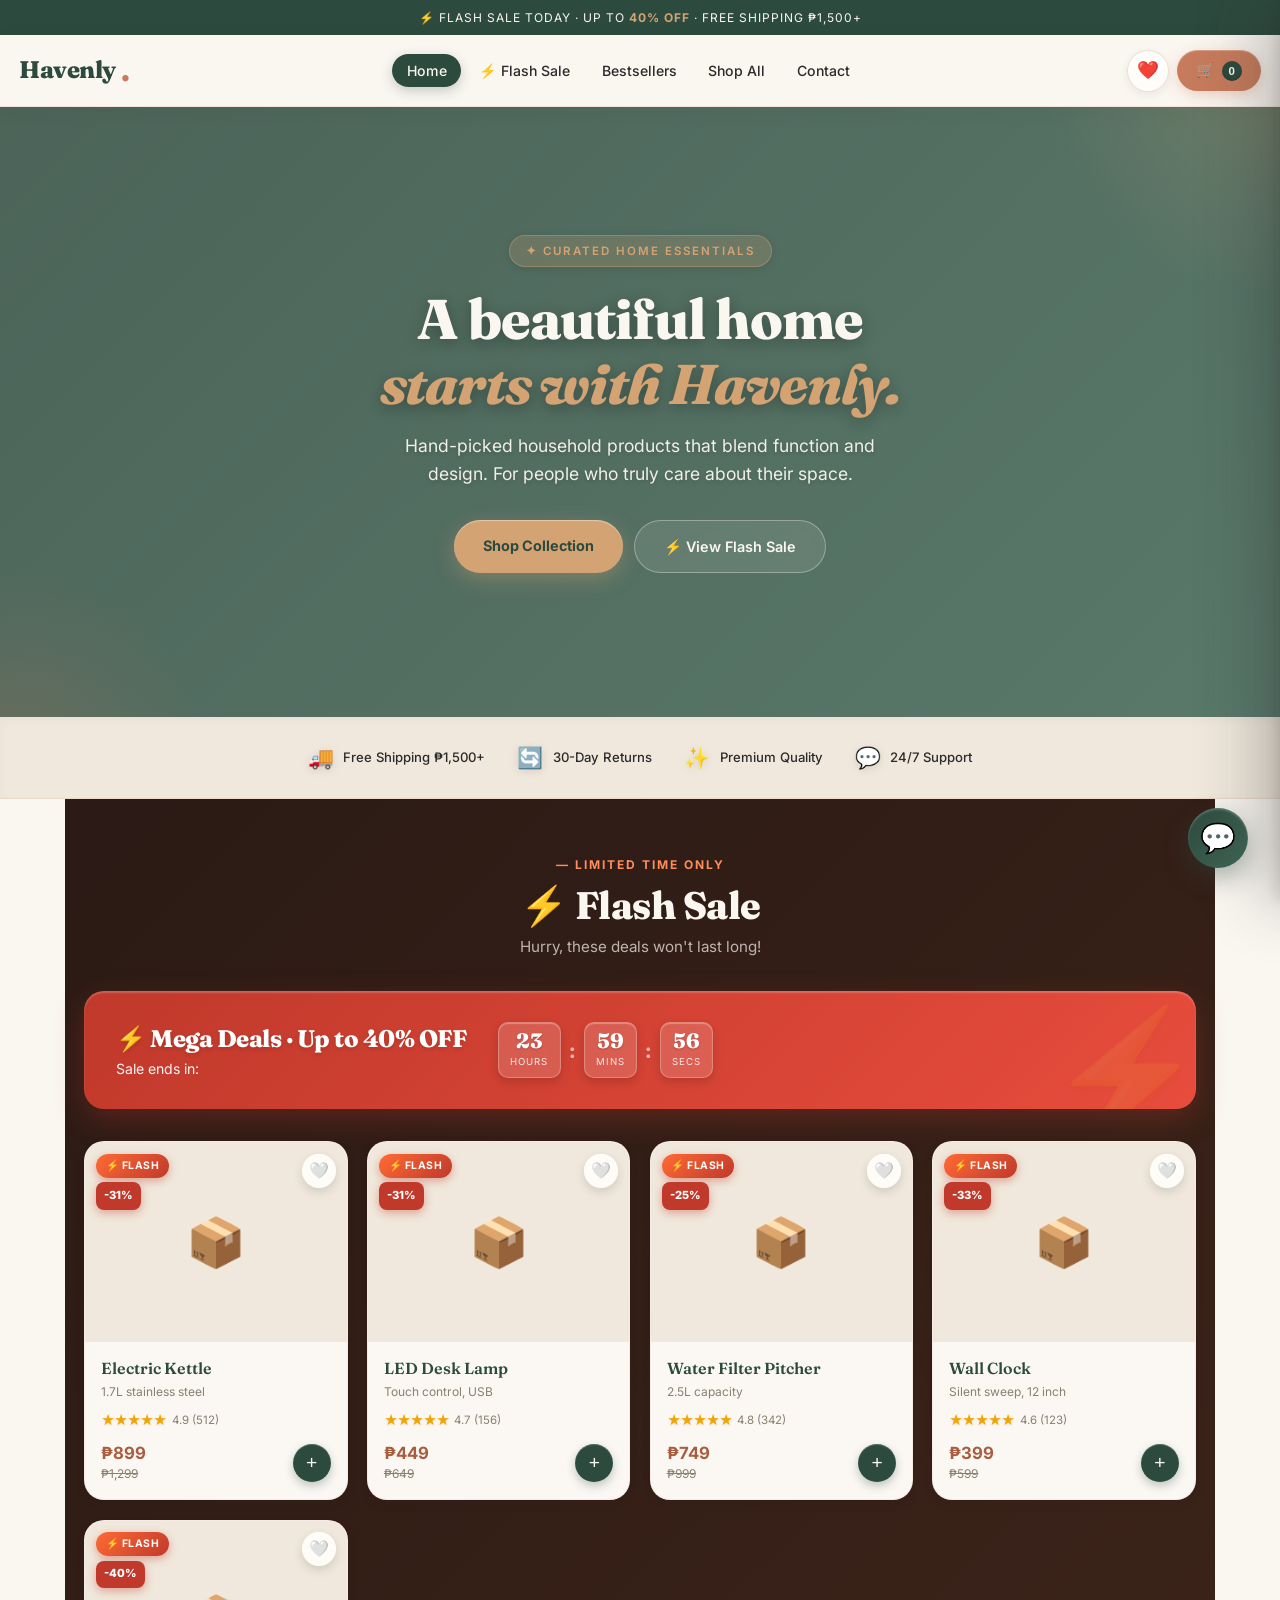
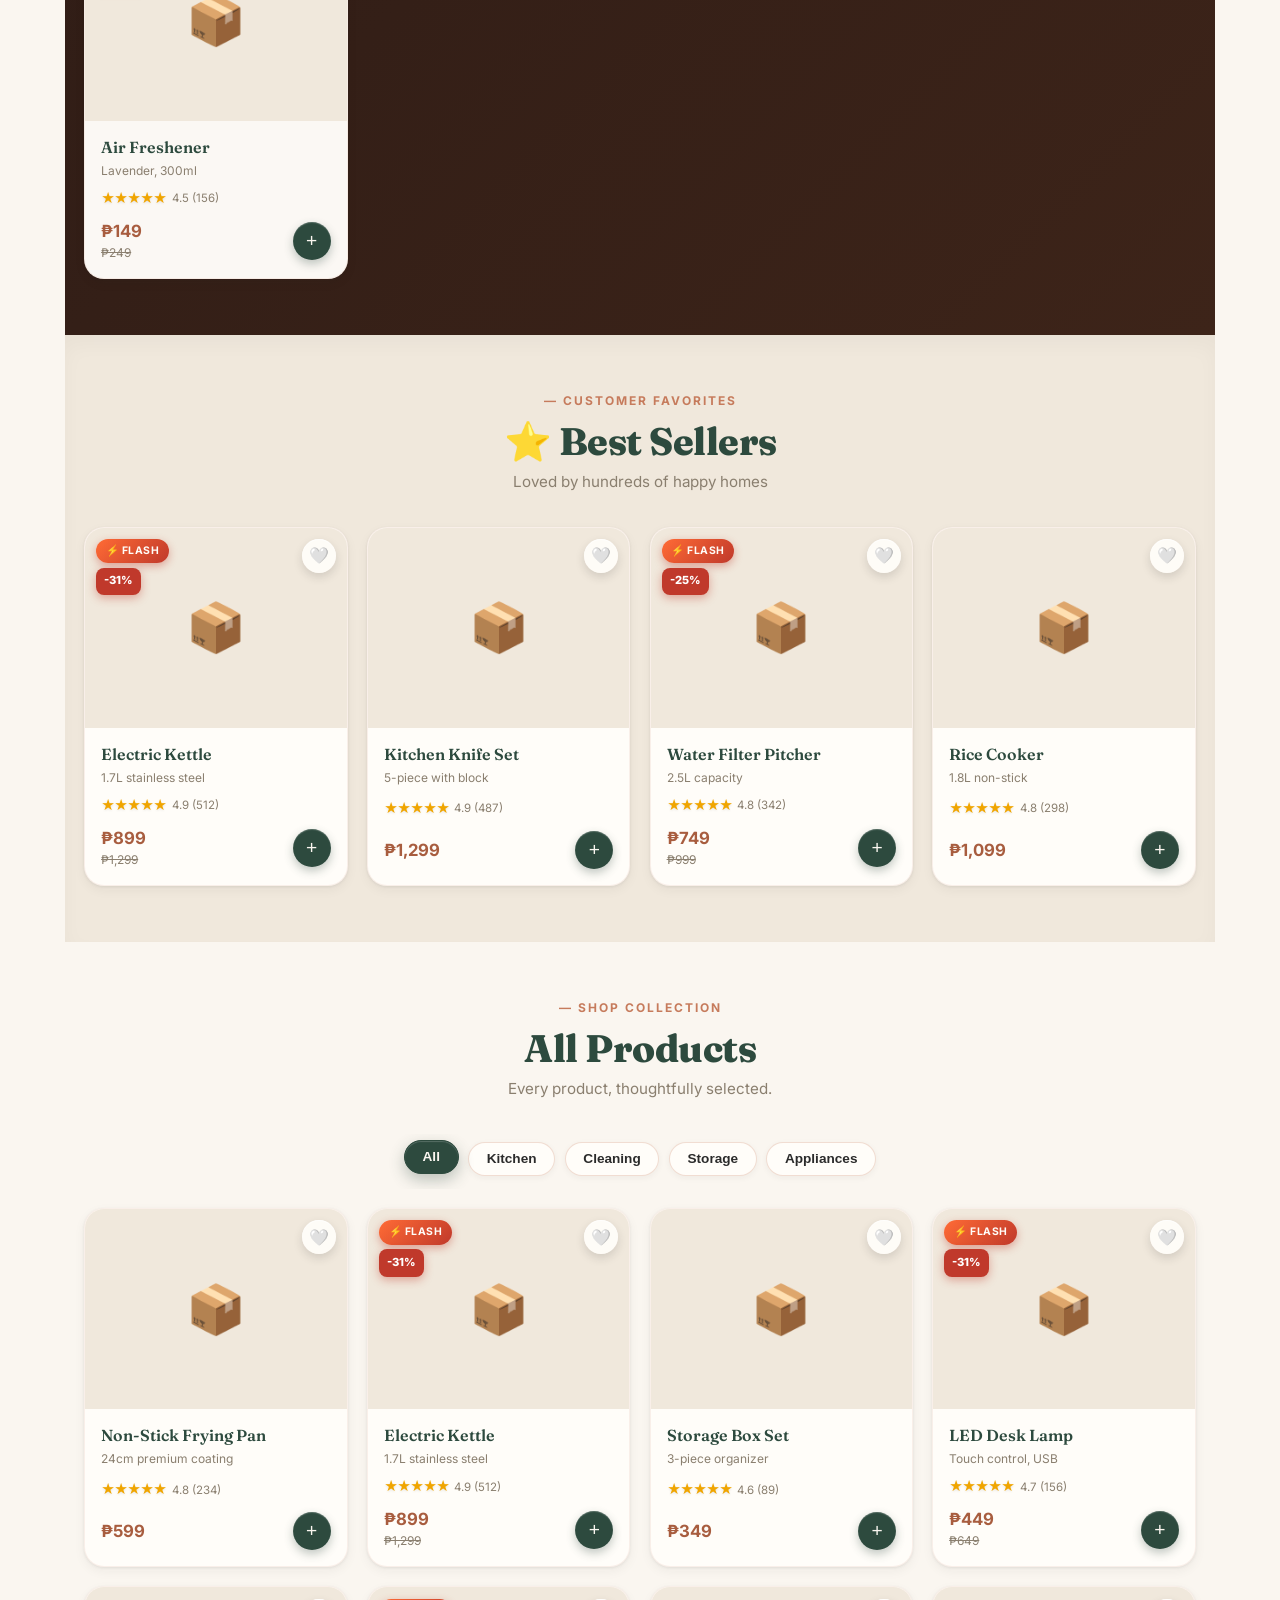
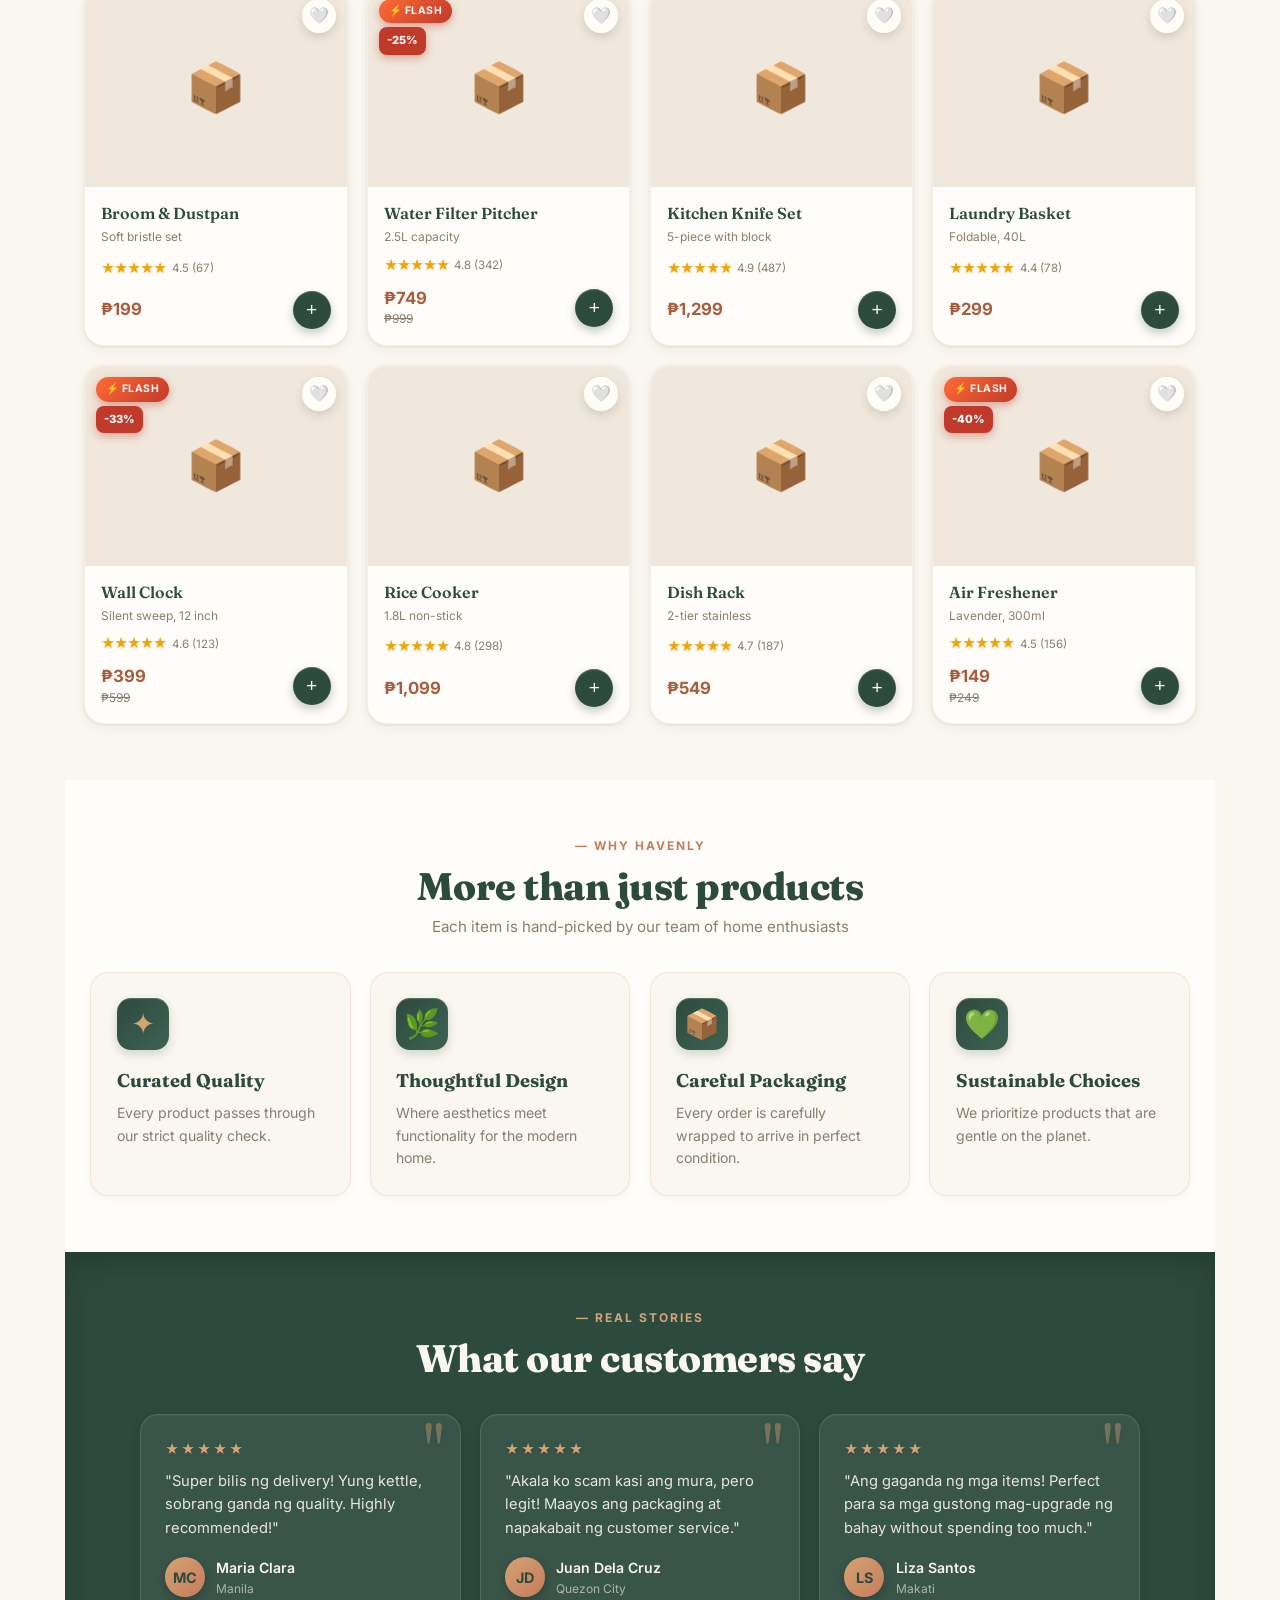
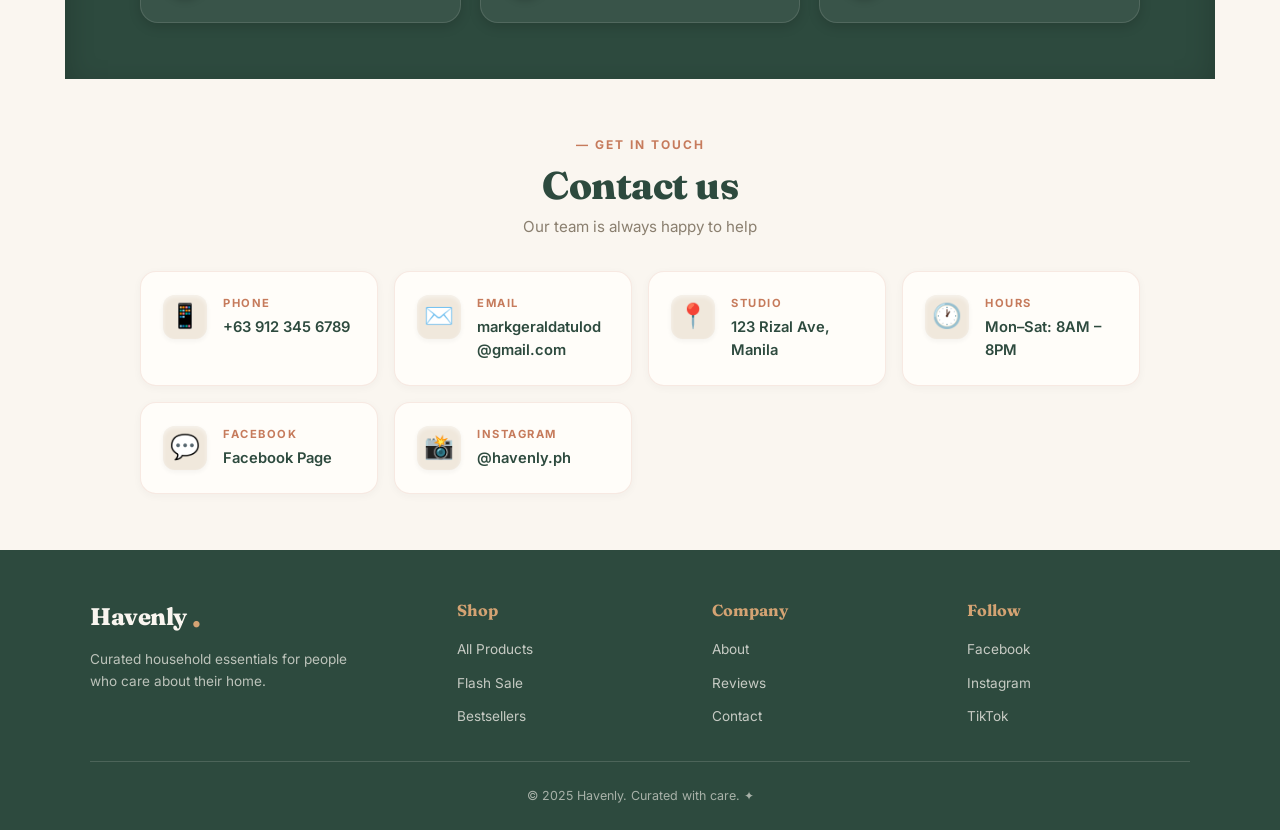
==== index.html @ cde4c708 "Create index.html" ====
<!DOCTYPE html>
<html lang="en">
<head>
<meta charset="UTF-8">
<meta name="viewport" content="width=device-width, initial-scale=1.0">
<title>Havenly — Curated Home Essentials</title>
<style>
  @import url('https://fonts.googleapis.com/css2?family=Fraunces:opsz,wght@9..144,400;9..144,600;9..144,800&family=Inter:wght@400;500;600;700&display=swap');

  * { margin: 0; padding: 0; box-sizing: border-box; }

  :root {
    --cream: #faf6f0; --sand: #f0e8dc; --clay: #c67b5c; --clay-dark: #a85d3f;
    --forest: #2d4a3e; --forest-light: #3d6353; --charcoal: #2b2b2b; --muted: #8a7f6f;
    --gold: #d4a373; --white: #fffdf9; --red: #c0392b; --star: #f0a500;
    --chat-bg: #f8f9fa; --grey-border: #e2e8f0;
  }

  body {
    font-family: 'Inter', sans-serif; line-height: 1.6; color: var(--charcoal);
    background: var(--cream); scroll-behavior: smooth; scroll-padding-top: 90px; overflow-x: hidden;
  }

  h1, h2, h3, .serif { font-family: 'Fraunces', Georgia, serif; }

  /* ===== TOP BAR ===== */
  .topbar { background: var(--forest); color: var(--cream); text-align: center; padding: 0.5rem 1rem; font-size: 0.75rem; letter-spacing: 1px; text-transform: uppercase; }
  .topbar strong { color: var(--gold); }

  /* ===== NAVIGATOR ===== */
  nav {
    background: rgba(250, 246, 240, 0.92); backdrop-filter: blur(12px); -webkit-backdrop-filter: blur(12px);
    padding: 0.9rem 1.2rem; display: flex; justify-content: space-between; align-items: center;
    position: sticky; top: 0; z-index: 100; border-bottom: 1px solid rgba(198, 123, 92, 0.15);
    box-shadow: 0 4px 20px rgba(43,43,43,0.05);
  }
  .logo { font-family: 'Fraunces', serif; font-size: 1.5rem; font-weight: 800; color: var(--forest); text-decoration: none; letter-spacing: -0.5px; display: flex; align-items: center; gap: 0.35rem; }
  .logo-dot { color: var(--clay); font-size: 1.8rem; line-height: 0; }

  .nav-links { display: flex; gap: 0.2rem; list-style: none; align-items: center; }
  .nav-links a { color: var(--charcoal); text-decoration: none; font-size: 0.88rem; font-weight: 500; padding: 0.5rem 0.9rem; border-radius: 100px; transition: all 0.25s; }
  .nav-links a:hover { background: var(--sand); color: var(--clay-dark); }
  .nav-links a.active { background: var(--forest); color: var(--cream); box-shadow: 0 4px 12px rgba(45,74,62,0.25); }

  .nav-right { display: flex; align-items: center; gap: 0.5rem; }

  .icon-btn {
    background: var(--white); border: 1.5px solid rgba(198,123,92,0.25); color: var(--forest);
    width: 42px; height: 42px; border-radius: 50%; cursor: pointer;
    display: flex; align-items: center; justify-content: center; font-size: 1.1rem;
    transition: all 0.2s; position: relative;
    box-shadow: 0 3px 8px rgba(43,43,43,0.08), inset 0 2px 2px rgba(255,255,255,0.8);
  }
  .icon-btn:hover { background: var(--sand); border-color: var(--clay); transform: translateY(-2px); box-shadow: 0 6px 14px rgba(43,43,43,0.12), inset 0 2px 2px rgba(255,255,255,0.8); }
  .icon-btn:active { transform: translateY(1px); box-shadow: 0 1px 2px rgba(43,43,43,0.1); }

  .icon-badge {
    position: absolute; top: -4px; right: -4px; background: var(--red); color: #fff;
    font-size: 0.65rem; font-weight: 700; min-width: 18px; height: 18px; border-radius: 50%;
    display: flex; align-items: center; justify-content: center; padding: 0 4px; border: 2px solid var(--cream);
    box-shadow: 0 2px 6px rgba(192,57,43,0.4);
  }
  .icon-badge:empty, .icon-badge[data-count="0"] { display: none; }

  .cart-btn {
    background: var(--clay); color: var(--white); border: none; padding: 0.65rem 1.2rem;
    border-radius: 100px; font-size: 0.9rem; font-weight: 600; cursor: pointer;
    display: flex; align-items: center; gap: 0.45rem; transition: all 0.25s;
    box-shadow: 0 4px 14px rgba(198, 123, 92, 0.3), inset 0 1px 1px rgba(255,255,255,0.3);
  }
  .cart-btn:hover { background: var(--clay-dark); transform: translateY(-2px); box-shadow: 0 8px 20px rgba(198, 123, 92, 0.4), inset 0 1px 1px rgba(255,255,255,0.3); }
  .cart-btn:active { transform: translateY(1px); box-shadow: 0 2px 6px rgba(198, 123, 92, 0.3); }
  .cart-count { background: var(--forest); color: var(--cream); font-size: 0.72rem; font-weight: 700; min-width: 20px; height: 20px; border-radius: 50%; display: inline-flex; align-items: center; justify-content: center; padding: 0 5px; box-shadow: inset 0 -1px 2px rgba(0,0,0,0.2); }

  .hamburger { display: none; background: none; border: none; cursor: pointer; width: 42px; height: 42px; border-radius: 10px; flex-direction: column; justify-content: center; align-items: center; gap: 5px; transition: background 0.2s; }
  .hamburger:hover { background: var(--sand); }
  .hamburger span { display: block; width: 22px; height: 2px; background: var(--forest); border-radius: 2px; transition: transform 0.3s, opacity 0.3s; }
  .hamburger.active span:nth-child(1) { transform: translateY(7px) rotate(45deg); }
  .hamburger.active span:nth-child(2) { opacity: 0; }
  .hamburger.active span:nth-child(3) { transform: translateY(-7px) rotate(-45deg); }

  /* ===== MOBILE MENU ===== */
  .mobile-menu {
    position: fixed; top: 0; right: 0; width: 78%; max-width: 320px; height: 100vh;
    background: var(--cream); z-index: 250; transform: translateX(100%);
    transition: transform 0.4s cubic-bezier(0.34, 1.56, 0.64, 1);
    box-shadow: -20px 0 60px rgba(43,43,43,0.3), -4px 0 12px rgba(43,43,43,0.1); padding: 4.5rem 1.5rem 1.5rem;
    display: flex; flex-direction: column; gap: 0.3rem;
  }
  .mobile-menu.active { transform: translateX(0); }
  .mobile-menu a { color: var(--charcoal); text-decoration: none; font-size: 1.05rem; font-weight: 600; padding: 0.9rem 1rem; border-radius: 12px; display: flex; align-items: center; gap: 0.8rem; transition: background 0.2s, color 0.2s; font-family: 'Fraunces', serif; }
  .mobile-menu a:hover, .mobile-menu a.active { background: var(--sand); color: var(--clay-dark); }
  .mobile-menu .menu-icon { font-size: 1.2rem; width: 28px; text-align: center; }
  .mobile-menu-divider { height: 1px; background: rgba(198,123,92,0.2); margin: 0.8rem 0; }
  .mobile-menu-footer { margin-top: auto; padding-top: 1rem; border-top: 1px solid rgba(198,123,92,0.2); font-size: 0.75rem; color: var(--muted); text-align: center; letter-spacing: 1px; }

  .mobile-overlay { position: fixed; inset: 0; background: rgba(43,43,43,0.5); backdrop-filter: blur(4px); -webkit-backdrop-filter: blur(4px); opacity: 0; visibility: hidden; transition: opacity 0.3s, visibility 0.3s; z-index: 240; }
  .mobile-overlay.active { opacity: 1; visibility: visible; }

  /* ===== HERO ===== */
  .hero { 
    background: linear-gradient(135deg, rgba(45, 74, 62, 0.85) 0%, rgba(61, 99, 83, 0.85) 100%), 
                url('https://images.unsplash.com/photo-1616486338812-3dadae4b4ace?w=1600&q=80&auto=format&fit=crop') center/cover no-repeat; 
    color: var(--cream); padding: 7rem 1.5rem 8rem; text-align: center; position: relative; overflow: hidden; 
  }
  .hero::before { content: ''; position: absolute; top: -50%; right: -20%; width: 500px; height: 500px; background: radial-gradient(circle, rgba(212,163,115,0.25), transparent 70%); border-radius: 50%; }
  .hero::after { content: ''; position: absolute; bottom: -40%; left: -15%; width: 400px; height: 400px; background: radial-gradient(circle, rgba(198,123,92,0.2), transparent 70%); border-radius: 50%; }
  .hero-content { position: relative; z-index: 1; max-width: 640px; margin: 0 auto; }
  .hero-badge { display: inline-block; background: rgba(212,163,115,0.2); color: var(--gold); border: 1px solid rgba(212,163,115,0.4); padding: 0.35rem 1rem; border-radius: 100px; font-size: 0.72rem; letter-spacing: 2px; text-transform: uppercase; margin-bottom: 1.3rem; font-weight: 600; box-shadow: 0 2px 10px rgba(0,0,0,0.1); backdrop-filter: blur(5px); }
  .hero h1 { font-size: 2.8rem; line-height: 1.15; margin-bottom: 1rem; font-weight: 800; letter-spacing: -1px; text-shadow: 0 4px 15px rgba(0,0,0,0.3); }
  .hero h1 em { font-style: italic; color: var(--gold); }
  .hero p { font-size: 1.1rem; opacity: 0.95; margin-bottom: 2rem; max-width: 480px; margin-left: auto; margin-right: auto; text-shadow: 0 2px 5px rgba(0,0,0,0.2); }
  .hero-buttons { display: flex; gap: 0.7rem; justify-content: center; flex-wrap: wrap; }
  .hero-btn-primary { background: var(--gold); color: var(--forest); padding: 0.85rem 1.8rem; border-radius: 100px; text-decoration: none; font-weight: 700; font-size: 0.9rem; transition: all 0.2s; box-shadow: 0 6px 20px rgba(212,163,115,0.35), inset 0 1px 1px rgba(255,255,255,0.4); }
  .hero-btn-primary:hover { background: #e0b285; transform: translateY(-3px); box-shadow: 0 10px 25px rgba(212,163,115,0.45), inset 0 1px 1px rgba(255,255,255,0.4); }
  .hero-btn-secondary { background: rgba(250,246,240,0.1); color: var(--cream); padding: 0.85rem 1.8rem; border-radius: 100px; text-decoration: none; font-weight: 600; font-size: 0.9rem; border: 1.5px solid rgba(250,246,240,0.35); transition: all 0.2s; backdrop-filter: blur(5px); }
  .hero-btn-secondary:hover { background: rgba(250,246,240,0.2); border-color: rgba(250,246,240,0.6); transform: translateY(-3px); }

  /* ===== TRUST BAR ===== */
  .trust-bar { background: var(--sand); padding: 1.5rem 1.2rem; display: flex; justify-content: center; gap: 2rem; flex-wrap: wrap; border-bottom: 1px solid rgba(198,123,92,0.15); box-shadow: inset 0 4px 10px rgba(43,43,43,0.03); }
  .trust-item { display: flex; align-items: center; gap: 0.6rem; font-size: 0.82rem; color: var(--charcoal); font-weight: 500; }
  .trust-item span:first-child { font-size: 1.3rem; filter: drop-shadow(0 2px 4px rgba(0,0,0,0.1)); }

  /* ===== SECTION ===== */
  section { padding: 3.5rem 1.2rem; max-width: 1150px; margin: 0 auto; }
  .section-head { text-align: center; margin-bottom: 2rem; }
  .section-eyebrow { color: var(--clay); font-size: 0.75rem; letter-spacing: 2px; text-transform: uppercase; font-weight: 700; margin-bottom: 0.5rem; }
  .section-title { font-size: 2rem; color: var(--forest); line-height: 1.2; font-weight: 800; letter-spacing: -0.5px; }
  .section-sub { color: var(--muted); font-size: 0.95rem; margin-top: 0.4rem; }

  /* ===== FLASH SALE BANNER ===== */
  .flash-banner { background: linear-gradient(135deg, var(--red), #e74c3c); color: #fff; padding: 1.5rem 1.2rem; border-radius: 20px; margin-bottom: 2rem; display: flex; flex-direction: column; gap: 1rem; position: relative; overflow: hidden; box-shadow: 0 10px 30px rgba(192, 57, 43, 0.3), inset 0 2px 2px rgba(255,255,255,0.2); }
  .flash-banner::before { content: '⚡'; position: absolute; right: -10px; top: -20px; font-size: 8rem; opacity: 0.1; text-shadow: 0 4px 10px rgba(0,0,0,0.2); }
  .flash-banner-content { display: flex; flex-direction: column; gap: 0.8rem; position: relative; z-index: 1; }
  .flash-banner h3 { font-family: 'Fraunces', serif; font-size: 1.5rem; font-weight: 800; letter-spacing: -0.5px; text-shadow: 0 2px 4px rgba(0,0,0,0.15); }
  .flash-banner p { font-size: 0.88rem; opacity: 0.95; }
  .countdown { display: flex; gap: 0.5rem; align-items: center; }
  .countdown-box { background: rgba(255,255,255,0.15); backdrop-filter: blur(10px); border-radius: 10px; padding: 0.5rem 0.7rem; text-align: center; min-width: 52px; border: 1px solid rgba(255,255,255,0.25); box-shadow: 0 4px 10px rgba(0,0,0,0.15), inset 0 1px 1px rgba(255,255,255,0.3); }
  .countdown-num { font-family: 'Fraunces', serif; font-size: 1.3rem; font-weight: 800; line-height: 1; text-shadow: 0 1px 2px rgba(0,0,0,0.2); }
  .countdown-label { font-size: 0.6rem; text-transform: uppercase; letter-spacing: 1px; opacity: 0.85; margin-top: 0.15rem; }
  .countdown-sep { font-size: 1.3rem; font-weight: 800; opacity: 0.6; text-shadow: 0 1px 2px rgba(0,0,0,0.2); }

  /* ===== CATEGORIES ===== */
  .category-bar { display: flex; gap: 0.6rem; overflow-x: auto; padding: 0.5rem 0 0.8rem; margin-bottom: 1.2rem; -webkit-overflow-scrolling: touch; justify-content: center; }
  .category-bar::-webkit-scrollbar { height: 0; }
  .cat-chip { background: var(--white); border: 1.5px solid rgba(198,123,92,0.25); color: var(--charcoal); padding: 0.55rem 1.1rem; border-radius: 100px; font-size: 0.85rem; font-weight: 600; cursor: pointer; white-space: nowrap; transition: all 0.25s; box-shadow: 0 2px 6px rgba(43,43,43,0.05); }
  .cat-chip:hover { border-color: var(--clay); color: var(--clay-dark); box-shadow: 0 4px 10px rgba(43,43,43,0.08); }
  .cat-chip.active { background: var(--forest); border-color: var(--forest); color: var(--cream); box-shadow: 0 6px 15px rgba(45,74,62,0.3), inset 0 1px 1px rgba(255,255,255,0.2); transform: translateY(-2px); }

  /* ===== PRODUCT GRID ===== */
  .products { display: grid; grid-template-columns: repeat(auto-fill, minmax(165px, 1fr)); gap: 1.2rem; }
  .product { background: var(--white); border-radius: 20px; overflow: hidden; border: 1px solid rgba(198,123,92,0.1); transition: all 0.3s; display: flex; flex-direction: column; position: relative; box-shadow: 0 4px 12px rgba(43,43,43,0.05), 0 1px 3px rgba(43,43,43,0.08); }
  .product:hover { transform: translateY(-8px); box-shadow: 0 20px 40px rgba(43,43,43,0.12), 0 4px 12px rgba(43,43,43,0.08); border-color: rgba(198,123,92,0.3); }

  .product-badge { position: absolute; top: 0.7rem; left: 0.7rem; background: var(--clay); color: var(--white); font-size: 0.65rem; font-weight: 700; padding: 0.25rem 0.6rem; border-radius: 100px; letter-spacing: 0.5px; z-index: 2; text-transform: uppercase; box-shadow: 0 3px 8px rgba(198,123,92,0.4); }
  .product-badge.flash { background: linear-gradient(135deg, #ff6b35, var(--red)); box-shadow: 0 3px 8px rgba(192,57,43,0.4); }

  .discount-tag { position: absolute; top: 0.7rem; left: 0.7rem; background: var(--red); color: #fff; font-size: 0.7rem; font-weight: 800; padding: 0.3rem 0.5rem; border-radius: 8px; z-index: 2; box-shadow: 0 3px 10px rgba(192,57,43,0.4); }
  .discount-tag.with-badge { top: 2.5rem; }

  .product-img-wrap { width: 100%; height: 170px; overflow: hidden; background: var(--sand); cursor: pointer; position: relative; }
  .product-img { width: 100%; height: 100%; object-fit: cover; display: block; transition: transform 0.5s; }
  .product:hover .product-img { transform: scale(1.08); }

  .wishlist-btn { position: absolute; top: 0.7rem; right: 0.7rem; background: rgba(255,253,249,0.95); border: none; width: 34px; height: 34px; border-radius: 50%; cursor: pointer; display: flex; align-items: center; justify-content: center; font-size: 1rem; z-index: 3; transition: all 0.2s; box-shadow: 0 4px 10px rgba(43,43,43,0.15), inset 0 1px 1px rgba(255,255,255,0.8); }
  .wishlist-btn:hover { transform: scale(1.15); background: var(--white); box-shadow: 0 6px 15px rgba(43,43,43,0.2); }
  .wishlist-btn:active { transform: scale(0.95); }
  .wishlist-btn.active { background: var(--red); box-shadow: 0 4px 12px rgba(192,57,43,0.4); }
  .wishlist-btn.active::after { content: '❤️'; }
  .wishlist-btn:not(.active)::after { content: '🤍'; }

  .product-info { padding: 1rem; display: flex; flex-direction: column; flex: 1; }
  .product-name { font-family: 'Fraunces', serif; font-size: 1rem; font-weight: 600; color: var(--forest); margin-bottom: 0.2rem; line-height: 1.3; cursor: pointer; }
  .product-name:hover { color: var(--clay-dark); }
  .product-desc { font-size: 0.75rem; color: var(--muted); margin-bottom: 0.5rem; flex: 1; }

  .product-rating { display: flex; align-items: center; gap: 0.35rem; margin-bottom: 0.7rem; font-size: 0.78rem; }
  .stars-display { display: inline-flex; gap: 1px; color: var(--star); font-size: 0.85rem; letter-spacing: -1px; filter: drop-shadow(0 1px 1px rgba(0,0,0,0.1)); }
  .stars-display .empty { color: #ddd; }
  .rating-count { color: var(--muted); font-size: 0.72rem; }

  .product-bottom { display: flex; align-items: center; justify-content: space-between; gap: 0.5rem; margin-top: auto; }
  .price-block { display: flex; flex-direction: column; }
  .product-price { font-size: 1.05rem; font-weight: 700; color: var(--clay-dark); line-height: 1.2; }
  .old-price { font-size: 0.75rem; color: var(--muted); text-decoration: line-through; margin-top: 0.1rem; }

  .add-btn { background: var(--forest); color: var(--cream); border: none; width: 38px; height: 38px; border-radius: 50%; font-size: 1.2rem; cursor: pointer; display: flex; align-items: center; justify-content: center; transition: all 0.2s; flex-shrink: 0; box-shadow: 0 4px 10px rgba(45,74,62,0.3), inset 0 1px 1px rgba(255,255,255,0.2); }
  .add-btn:hover { background: var(--clay); transform: rotate(90deg) scale(1.1); box-shadow: 0 6px 15px rgba(198,123,92,0.4); }
  .add-btn:active { transform: rotate(90deg) scale(0.95); }

  /* ===== FLASH SECTION ===== */
  .flash-section { background: linear-gradient(135deg, #2b1a15, #3d2419); color: var(--cream); padding: 3.5rem 1.2rem; }
  .flash-section-inner { max-width: 1150px; margin: 0 auto; }
  .flash-section .section-title { color: var(--cream); }
  .flash-section .section-eyebrow { color: #ff8c5a; }
  .flash-section .product { background: rgba(255,253,249,0.98); }

  /* ===== BEST SELLER SECTION ===== */
  .bestseller-section { background: var(--sand); padding: 3.5rem 1.2rem; box-shadow: inset 0 10px 20px rgba(43,43,43,0.03); }
  .bestseller-inner { max-width: 1150px; margin: 0 auto; }

  /* ===== ABOUT ===== */
  .about-section { background: var(--white); padding: 3.5rem 1.2rem; }
  .about-inner { max-width: 1100px; margin: 0 auto; }
  .features-grid { display: grid; grid-template-columns: repeat(auto-fit, minmax(220px, 1fr)); gap: 1.2rem; margin-top: 2rem; }
  .feature { background: var(--cream); border-radius: 18px; padding: 1.6rem; border: 1px solid rgba(198,123,92,0.15); transition: all 0.3s; box-shadow: 0 4px 10px rgba(43,43,43,0.03); }
  .feature:hover { transform: translateY(-5px); box-shadow: 0 10px 25px rgba(43,43,43,0.08); border-color: rgba(198,123,92,0.3); }
  .feature-icon { font-size: 1.8rem; width: 52px; height: 52px; background: linear-gradient(135deg, var(--forest), var(--forest-light)); border-radius: 14px; display: flex; align-items: center; justify-content: center; margin-bottom: 1rem; color: var(--gold); box-shadow: 0 4px 10px rgba(45,74,62,0.2), inset 0 1px 1px rgba(255,255,255,0.2); }
  .feature h3 { font-family: 'Fraunces', serif; font-size: 1.15rem; color: var(--forest); margin-bottom: 0.4rem; }
  .feature p { font-size: 0.88rem; color: var(--muted); }

  /* ===== TESTIMONIALS ===== */
  .testimonial-section { background: var(--forest); color: var(--cream); padding: 3.5rem 1.2rem; box-shadow: inset 0 10px 30px rgba(0,0,0,0.2); }
  .testimonial-inner { max-width: 1000px; margin: 0 auto; }
  .testimonial-section .section-title { color: var(--cream); }
  .testimonial-section .section-eyebrow { color: var(--gold); }
  .testimonial-grid { display: grid; grid-template-columns: repeat(auto-fit, minmax(260px, 1fr)); gap: 1.2rem; margin-top: 2rem; }
  .testimonial { background: rgba(250,246,240,0.06); border: 1px solid rgba(250,246,240,0.12); border-radius: 18px; padding: 1.5rem; position: relative; box-shadow: 0 4px 12px rgba(0,0,0,0.15), inset 0 1px 1px rgba(255,255,255,0.05); transition: transform 0.2s; }
  .testimonial:hover { transform: translateY(-4px); background: rgba(250,246,240,0.08); }
  .testimonial::before { content: '"'; font-family: 'Fraunces', serif; font-size: 4rem; color: var(--gold); opacity: 0.4; position: absolute; top: 0.2rem; right: 1rem; line-height: 1; text-shadow: 0 2px 4px rgba(0,0,0,0.2); }
  .testimonial-text { font-size: 0.92rem; color: rgba(250,246,240,0.9); margin-bottom: 1rem; line-height: 1.6; }
  .testimonial-author { display: flex; align-items: center; gap: 0.7rem; }
  .testimonial-avatar { width: 40px; height: 40px; border-radius: 50%; background: linear-gradient(135deg, var(--gold), var(--clay)); display: flex; align-items: center; justify-content: center; font-weight: 700; color: var(--forest); font-size: 0.9rem; box-shadow: 0 3px 8px rgba(0,0,0,0.2); }
  .testimonial-name { font-size: 0.88rem; font-weight: 600; color: var(--cream); }
  .testimonial-role { font-size: 0.75rem; color: rgba(250,246,240,0.6); }
  .testimonial-stars { color: var(--gold); font-size: 0.85rem; margin-bottom: 0.6rem; letter-spacing: 2px; text-shadow: 0 1px 2px rgba(0,0,0,0.2); }

  /* ===== NEWSLETTER ===== */
  .newsletter { background: linear-gradient(135deg, var(--clay), var(--clay-dark)); padding: 3rem 1.5rem; text-align: center; color: var(--white); box-shadow: 0 10px 30px rgba(192,57,43,0.15); position: relative; z-index: 2; }
  .newsletter-inner { max-width: 540px; margin: 0 auto; }
  .newsletter h2 { font-size: 1.7rem; margin-bottom: 0.5rem; font-weight: 800; text-shadow: 0 2px 4px rgba(0,0,0,0.15); }
  .newsletter p { opacity: 0.9; margin-bottom: 1.5rem; font-size: 0.92rem; }
  .newsletter-form { display: flex; gap: 0.5rem; background: rgba(0,0,0,0.15); padding: 0.4rem; border-radius: 100px; max-width: 420px; margin: 0 auto; box-shadow: inset 0 2px 5px rgba(0,0,0,0.1); }
  .newsletter-form input { flex: 1; background: transparent; border: none; padding: 0.7rem 1.2rem; color: var(--white); font-size: 0.9rem; font-family: inherit; outline: none; }
  .newsletter-form input::placeholder { color: rgba(255,255,255,0.6); }
  .newsletter-form button { background: var(--forest); color: var(--cream); border: none; padding: 0.7rem 1.4rem; border-radius: 100px; font-weight: 700; font-size: 0.85rem; cursor: pointer; transition: all 0.2s; white-space: nowrap; box-shadow: 0 4px 10px rgba(0,0,0,0.2), inset 0 1px 1px rgba(255,255,255,0.2); }
  .newsletter-form button:hover { background: var(--forest-light); transform: translateY(-2px); box-shadow: 0 6px 15px rgba(0,0,0,0.3); }
  .newsletter-form button:active { transform: translateY(0); box-shadow: 0 2px 5px rgba(0,0,0,0.2); }

  /* ===== CONTACT ===== */
  .contact-section { background: var(--cream); padding: 3.5rem 1.2rem; }
  .contact-inner { max-width: 1000px; margin: 0 auto; }
  .contact-grid { display: grid; grid-template-columns: repeat(auto-fit, minmax(220px, 1fr)); gap: 1rem; margin-top: 2rem; }
  .contact-card { background: var(--white); border: 1px solid rgba(198,123,92,0.15); padding: 1.4rem; border-radius: 16px; display: flex; gap: 1rem; align-items: flex-start; transition: all 0.3s; box-shadow: 0 2px 8px rgba(43,43,43,0.04); }
  .contact-card:hover { transform: translateY(-4px); box-shadow: 0 12px 28px rgba(43,43,43,0.08), 0 2px 8px rgba(43,43,43,0.04); border-color: rgba(198,123,92,0.3); }
  .contact-icon { font-size: 1.5rem; width: 44px; height: 44px; background: var(--sand); border-radius: 12px; display: flex; align-items: center; justify-content: center; flex-shrink: 0; box-shadow: inset 0 2px 4px rgba(255,255,255,0.5), 0 2px 5px rgba(43,43,43,0.05); }
  .contact-label { font-size: 0.7rem; color: var(--clay); text-transform: uppercase; letter-spacing: 1.5px; margin-bottom: 0.2rem; font-weight: 700; }
  .contact-value { font-size: 0.92rem; font-weight: 600; color: var(--forest); word-break: break-word; }
  .contact-value a { color: var(--forest); text-decoration: none; }
  .contact-value a:hover { color: var(--clay); text-decoration: underline; }

  /* =========================================
     PANELS (CART & WISHLIST) - CENTER POP-UP
     ========================================= */
  .panel-overlay { 
    position: fixed; inset: 0; background: rgba(43,43,43,0.6); 
    backdrop-filter: blur(8px); -webkit-backdrop-filter: blur(8px); 
    opacity: 0; visibility: hidden; transition: opacity 0.3s, visibility 0.3s; z-index: 400; 
  }
  .panel-overlay.active { opacity: 1; visibility: visible; }

  .side-panel {
    position: fixed; top: 50%; left: 50%; 
    transform: translate(-50%, -50%) scale(0.85);
    width: calc(100% - 2rem); max-width: 420px; max-height: 85vh;
    background: var(--white); z-index: 450; display: flex; flex-direction: column;
    border-radius: 24px; opacity: 0; visibility: hidden;
    transition: transform 0.4s cubic-bezier(0.34, 1.56, 0.64, 1), opacity 0.3s, visibility 0.3s;
    box-shadow: 0 2px 4px rgba(43,43,43,0.06), 0 12px 24px rgba(43,43,43,0.12),
                0 30px 60px rgba(43,43,43,0.2), 0 50px 100px rgba(43,43,43,0.15);
    overflow: hidden; border: 1px solid rgba(255,255,255,0.6);
  }
  
  .side-panel.active { 
    transform: translate(-50%, -50%) scale(1);
    opacity: 1; visibility: visible; 
  }

  .panel-header { padding: 1.2rem 1.4rem; color: var(--cream); display: flex; justify-content: space-between; align-items: center; flex-shrink: 0; position: relative; z-index: 2; box-shadow: 0 4px 15px rgba(0,0,0,0.1); }
  .cart-header-bg { background: var(--forest); }
  .wishlist-header-bg { background: var(--clay-dark); }
  .panel-header h2 { font-size: 1.2rem; font-weight: 600; display: flex; align-items: center; gap: 0.5rem; text-shadow: 0 1px 2px rgba(0,0,0,0.2); }

  .close-btn { background: rgba(250,246,240,0.15); border: none; color: var(--cream); width: 34px; height: 34px; border-radius: 50%; font-size: 1rem; cursor: pointer; display: flex; align-items: center; justify-content: center; transition: all 0.2s; box-shadow: inset 0 1px 1px rgba(255,255,255,0.2); }
  .close-btn:hover { background: rgba(250,246,240,0.3); transform: rotate(90deg) scale(1.05); }
  .close-btn:active { transform: rotate(90deg) scale(0.95); }

  .panel-items { flex: 1; overflow-y: auto; padding: 1.2rem; background: var(--cream); }
  .panel-empty { text-align: center; color: var(--muted); padding: 2.5rem 1rem; }
  .panel-empty-icon { font-size: 3.5rem; margin-bottom: 0.8rem; filter: drop-shadow(0 4px 8px rgba(0,0,0,0.1)); }

  .panel-item { display: flex; align-items: center; gap: 0.9rem; padding: 0.9rem; margin-bottom: 0.8rem; background: var(--white); border-radius: 16px; border: 1px solid rgba(198,123,92,0.15); box-shadow: 0 2px 4px rgba(43,43,43,0.04), 0 8px 16px rgba(43,43,43,0.06), 0 1px 2px rgba(43,43,43,0.1); transition: all 0.3s cubic-bezier(0.34, 1.56, 0.64, 1); position: relative; }
  .panel-item:hover { transform: translateY(-4px); box-shadow: 0 4px 8px rgba(43,43,43,0.06), 0 12px 24px rgba(43,43,43,0.1), 0 2px 4px rgba(43,43,43,0.1); border-color: rgba(198,123,92,0.3); }
  
  .panel-item-img { width: 62px; height: 62px; border-radius: 14px; object-fit: cover; background: var(--sand); flex-shrink: 0; box-shadow: 0 4px 8px rgba(43,43,43,0.12), inset 0 1px 1px rgba(255,255,255,0.5); }
  .panel-item-info { flex: 1; min-width: 0; }
  .panel-item-name { font-family: 'Fraunces', serif; font-size: 0.95rem; font-weight: 700; color: var(--forest); white-space: nowrap; overflow: hidden; text-overflow: ellipsis; }
  .panel-item-price { font-size: 0.85rem; color: var(--clay-dark); font-weight: 800; margin-top: 0.1rem; }

  .qty-controls { display: flex; align-items: center; gap: 0.5rem; margin-top: 0.5rem; }
  .qty-btn { width: 28px; height: 28px; border-radius: 8px; border: 1px solid rgba(198,123,92,0.4); background: var(--white); cursor: pointer; font-weight: bold; color: var(--forest); display: flex; align-items: center; justify-content: center; transition: all 0.2s; box-shadow: 0 2px 4px rgba(43,43,43,0.1), inset 0 1px 1px rgba(255,255,255,0.8); }
  .qty-btn:hover { background: var(--sand); transform: translateY(-2px); box-shadow: 0 4px 8px rgba(43,43,43,0.15); }
  .qty-btn:active { transform: translateY(1px); box-shadow: inset 0 2px 4px rgba(0,0,0,0.1); }
  .qty-num { font-size: 0.95rem; font-weight: 800; min-width: 20px; text-align: center; color: var(--forest); text-shadow: 0 1px 1px rgba(255,255,255,0.5); }
  
  .remove-btn { background: var(--white); border: 1px solid rgba(192,57,43,0.2); color: var(--red); width: 32px; height: 32px; border-radius: 50%; font-size: 0.9rem; cursor: pointer; padding: 0; flex-shrink: 0; display: flex; align-items: center; justify-content: center; transition: all 0.2s; box-shadow: 0 2px 5px rgba(192,57,43,0.1); }
  .remove-btn:hover { background: #fff5f5; transform: scale(1.1) rotate(10deg); box-shadow: 0 4px 10px rgba(192,57,43,0.2); }
  .remove-btn:active { transform: scale(0.95); box-shadow: none; }

  .wishlist-add-btn { background: var(--forest); color: var(--white); border: none; padding: 0.5rem 1rem; border-radius: 8px; font-size: 0.75rem; font-weight: 700; cursor: pointer; margin-top: 0.6rem; display: inline-block; transition: all 0.2s; box-shadow: 0 4px 8px rgba(45,74,62,0.3), inset 0 1px 1px rgba(255,255,255,0.2); }
  .wishlist-add-btn:hover { background: var(--forest-light); transform: translateY(-2px); box-shadow: 0 6px 12px rgba(45,74,62,0.4); }
  .wishlist-add-btn:active { transform: translateY(1px); box-shadow: 0 2px 4px rgba(45,74,62,0.2); }

  .panel-footer { padding: 1.2rem 1.4rem; border-top: 1px solid rgba(198,123,92,0.15); background: var(--white); flex-shrink: 0; box-shadow: 0 -4px 15px rgba(0,0,0,0.03); }
  .panel-total { display: flex; justify-content: space-between; font-size: 1.15rem; font-weight: 800; margin-bottom: 1rem; color: var(--forest); font-family: 'Fraunces', serif; }
  .checkout-btn { width: 100%; background: var(--clay); color: var(--white); border: none; padding: 1rem; border-radius: 100px; font-size: 0.95rem; font-weight: 700; cursor: pointer; transition: all 0.2s; box-shadow: 0 6px 18px rgba(198,123,92,0.35), inset 0 1px 1px rgba(255,255,255,0.3); }
  .checkout-btn:hover { background: var(--clay-dark); transform: translateY(-2px); box-shadow: 0 10px 24px rgba(198,123,92,0.45), inset 0 1px 1px rgba(255,255,255,0.3); }
  .checkout-btn:active { transform: translateY(1px); box-shadow: 0 2px 6px rgba(198,123,92,0.35); }
  .checkout-btn:disabled { background: #ccc; box-shadow: none; cursor: not-allowed; transform: none; }

  /* ===== PRODUCT MODAL ===== */
  .product-modal {
    position: fixed; top: 50%; left: 50%; transform: translate(-50%, -50%) scale(0.85);
    width: calc(100% - 2rem); max-width: 720px; max-height: 90vh; background: var(--white);
    border-radius: 24px; z-index: 450; opacity: 0; visibility: hidden;
    transition: transform 0.4s cubic-bezier(0.34, 1.56, 0.64, 1), opacity 0.3s, visibility 0.3s;
    box-shadow: 0 2px 4px rgba(43,43,43,0.06), 0 8px 16px rgba(43,43,43,0.08),
                0 20px 40px rgba(43,43,43,0.15), 0 40px 80px rgba(43,43,43,0.2),
                0 80px 120px rgba(43,43,43,0.25);
    overflow: hidden; display: flex; flex-direction: column;
  }
  .product-modal.active { transform: translate(-50%, -50%) scale(1); opacity: 1; visibility: visible; }
  
  .modal-close { position: absolute; top: 1rem; right: 1rem; background: var(--white); border: none; width: 38px; height: 38px; border-radius: 50%; font-size: 1.1rem; cursor: pointer; display: flex; align-items: center; justify-content: center; z-index: 10; box-shadow: 0 4px 12px rgba(43,43,43,0.15); transition: all 0.2s; color: var(--charcoal); }
  .modal-close:hover { background: var(--sand); transform: rotate(90deg) scale(1.1); box-shadow: 0 6px 15px rgba(43,43,43,0.2); }
  .modal-close:active { transform: rotate(90deg) scale(0.95); }
  
  .modal-body { overflow-y: auto; display: flex; flex-direction: column; }
  .modal-image-wrap { width: 100%; height: 260px; background: var(--sand); overflow: hidden; flex-shrink: 0; box-shadow: inset 0 -5px 15px rgba(0,0,0,0.05); }
  .modal-image { width: 100%; height: 100%; object-fit: cover; display: block; }
  .modal-info { padding: 1.5rem; background: var(--white); }
  .modal-category { display: inline-block; font-size: 0.7rem; color: var(--clay); text-transform: uppercase; letter-spacing: 1.5px; font-weight: 700; margin-bottom: 0.5rem; }
  .modal-name { font-family: 'Fraunces', serif; font-size: 1.6rem; font-weight: 800; color: var(--forest); line-height: 1.2; margin-bottom: 0.4rem; }
  .modal-desc { color: var(--muted); font-size: 0.92rem; margin-bottom: 1rem; }
  .modal-rating-row { display: flex; align-items: center; gap: 0.6rem; padding-bottom: 1rem; margin-bottom: 1rem; border-bottom: 1px solid rgba(198,123,92,0.15); }
  .modal-stars { color: var(--star); font-size: 1.1rem; letter-spacing: -1px; filter: drop-shadow(0 1px 1px rgba(0,0,0,0.1)); }
  .modal-stars .empty { color: #ddd; }
  .modal-rating-num { font-weight: 700; color: var(--forest); font-size: 1rem; }
  .modal-rating-count { color: var(--muted); font-size: 0.82rem; }
  .modal-price-row { display: flex; align-items: baseline; gap: 0.6rem; margin-bottom: 1.2rem; flex-wrap: wrap; }
  .modal-price { font-family: 'Fraunces', serif; font-size: 1.8rem; font-weight: 800; color: var(--clay-dark); }
  .modal-old-price { font-size: 1rem; color: var(--muted); text-decoration: line-through; }
  .modal-discount-badge { background: var(--red); color: #fff; font-size: 0.72rem; font-weight: 800; padding: 0.25rem 0.6rem; border-radius: 8px; box-shadow: 0 2px 5px rgba(192,57,43,0.3); }
  .modal-actions { display: flex; gap: 0.6rem; margin-bottom: 1.5rem; }
  .modal-add-btn { flex: 1; background: var(--forest); color: var(--cream); border: none; padding: 0.9rem; border-radius: 100px; font-size: 0.92rem; font-weight: 700; cursor: pointer; transition: all 0.2s; box-shadow: 0 4px 14px rgba(45,74,62,0.25), inset 0 1px 1px rgba(255,255,255,0.2); }
  .modal-add-btn:hover { background: var(--forest-light); transform: translateY(-2px); box-shadow: 0 8px 20px rgba(45,74,62,0.35); }
  .modal-add-btn:active { transform: translateY(1px); box-shadow: none; }
  
  .modal-wish-btn { background: var(--white); border: 1.5px solid rgba(198,123,92,0.3); padding: 0.9rem 1.1rem; border-radius: 100px; font-size: 1.1rem; cursor: pointer; transition: all 0.2s; color: var(--red); box-shadow: 0 2px 8px rgba(0,0,0,0.05); }
  .modal-wish-btn:hover { background: #fff5f5; border-color: var(--red); transform: translateY(-2px); box-shadow: 0 4px 12px rgba(192,57,43,0.15); }
  .modal-wish-btn:active { transform: translateY(1px); box-shadow: none; }
  .modal-wish-btn.active { background: var(--red); color: #fff; border-color: var(--red); box-shadow: 0 4px 12px rgba(192,57,43,0.3); }

  .modal-reviews-title { font-family: 'Fraunces', serif; font-size: 1.1rem; font-weight: 700; color: var(--forest); margin-bottom: 0.8rem; padding-top: 0.8rem; border-top: 1px solid rgba(198,123,92,0.15); }
  .review-breakdown { display: flex; gap: 1.5rem; margin-bottom: 1.2rem; flex-wrap: wrap; }
  .review-score-block { text-align: center; flex-shrink: 0; }
  .review-score-big { font-family: 'Fraunces', serif; font-size: 2.5rem; font-weight: 800; color: var(--forest); line-height: 1; }
  .review-score-stars { color: var(--star); font-size: 0.9rem; margin: 0.2rem 0; filter: drop-shadow(0 1px 1px rgba(0,0,0,0.1)); }
  .review-score-count { font-size: 0.75rem; color: var(--muted); }
  .review-bars { flex: 1; min-width: 180px; }
  .review-bar-row { display: flex; align-items: center; gap: 0.5rem; margin-bottom: 0.4rem; font-size: 0.75rem; }
  .review-bar-label { color: var(--muted); width: 20px; text-align: right; }
  .review-bar-track { flex: 1; height: 6px; background: var(--sand); border-radius: 3px; overflow: hidden; box-shadow: inset 0 1px 2px rgba(0,0,0,0.1); }
  .review-bar-fill { height: 100%; background: var(--star); border-radius: 3px; transition: width 0.6s; box-shadow: inset 0 1px 1px rgba(255,255,255,0.4); }
  .review-bar-count { color: var(--muted); width: 30px; text-align: left; font-size: 0.7rem; }
  .review-item { padding: 0.8rem 0; border-top: 1px solid rgba(198,123,92,0.1); }
  .review-header { display: flex; align-items: center; gap: 0.6rem; margin-bottom: 0.3rem; }
  .review-avatar { width: 32px; height: 32px; border-radius: 50%; background: linear-gradient(135deg, var(--gold), var(--clay)); display: flex; align-items: center; justify-content: center; font-weight: 700; color: var(--forest); font-size: 0.8rem; flex-shrink: 0; box-shadow: 0 2px 5px rgba(0,0,0,0.1); }
  .review-author { font-size: 0.85rem; font-weight: 600; color: var(--forest); }
  .review-date { font-size: 0.7rem; color: var(--muted); margin-left: auto; }
  .review-stars { color: var(--star); font-size: 0.8rem; letter-spacing: 1px; margin-bottom: 0.2rem; filter: drop-shadow(0 1px 1px rgba(0,0,0,0.1)); }
  .review-text { font-size: 0.85rem; color: var(--charcoal); line-height: 1.5; }

  /* ===== TOAST ===== */
  .toast { position: fixed; bottom: 2rem; left: 50%; transform: translateX(-50%) translateY(100px); background: var(--forest); color: var(--cream); padding: 0.85rem 1.6rem; border-radius: 100px; font-size: 0.88rem; font-weight: 600; z-index: 600; opacity: 0; transition: transform 0.35s cubic-bezier(0.34,1.56,0.64,1), opacity 0.3s; pointer-events: none; box-shadow: 0 10px 30px rgba(43,43,43,0.4), inset 0 1px 1px rgba(255,255,255,0.2); }
  .toast.show { transform: translateX(-50%) translateY(0); opacity: 1; }

  .reveal { opacity: 0; transform: translateY(30px); transition: opacity 0.7s, transform 0.7s; }
  .reveal.visible { opacity: 1; transform: translateY(0); }

  /* ===== FOOTER ===== */
  footer { background: var(--forest); color: var(--cream); padding: 3rem 1.2rem 1.5rem; }
  .footer-inner { max-width: 1100px; margin: 0 auto; display: grid; grid-template-columns: 1.5fr 1fr 1fr 1fr; gap: 2rem; }
  .footer-brand .logo { color: var(--cream); margin-bottom: 0.8rem; }
  .footer-brand p { font-size: 0.85rem; color: rgba(250,246,240,0.7); max-width: 280px; }
  .footer-col h4 { font-family: 'Fraunces', serif; font-size: 1rem; margin-bottom: 0.8rem; color: var(--gold); }
  .footer-col ul { list-style: none; display: flex; flex-direction: column; gap: 0.5rem; }
  .footer-col a { color: rgba(250,246,240,0.75); text-decoration: none; font-size: 0.85rem; transition: color 0.2s; }
  .footer-col a:hover { color: var(--gold); }
  .footer-bottom { max-width: 1100px; margin: 2rem auto 0; padding-top: 1.5rem; border-top: 1px solid rgba(250,246,240,0.15); text-align: center; font-size: 0.78rem; color: rgba(250,246,240,0.6); }

  /* =========================================
     CHATBOT UI
     ========================================= */
  .chat-fab {
    position: fixed; bottom: 2rem; right: 2rem;
    width: 60px; height: 60px;
    background: linear-gradient(135deg, var(--forest), var(--forest-light));
    color: var(--white); border-radius: 50%;
    display: flex; align-items: center; justify-content: center; font-size: 1.8rem;
    box-shadow: 0 10px 25px rgba(45,74,62,0.4), inset 0 2px 2px rgba(255,255,255,0.2);
    cursor: pointer; z-index: 500; transition: all 0.3s;
  }
  .chat-fab:hover { transform: scale(1.1) translateY(-5px); box-shadow: 0 15px 35px rgba(45,74,62,0.5); }

  .chat-window {
    position: fixed; bottom: 6rem; right: 2rem;
    width: calc(100% - 4rem); max-width: 350px; height: 500px; max-height: 70vh;
    background: var(--white); border-radius: 20px; z-index: 500;
    display: flex; flex-direction: column;
    box-shadow: 0 4px 6px rgba(0,0,0,0.05), 0 20px 40px rgba(0,0,0,0.15), 0 40px 80px rgba(43,43,43,0.2);
    opacity: 0; visibility: hidden; transform: translateY(20px) scale(0.95);
    transition: all 0.3s cubic-bezier(0.34, 1.56, 0.64, 1);
    overflow: hidden; border: 1px solid rgba(198,123,92,0.2);
  }
  .chat-window.active { opacity: 1; visibility: visible; transform: translateY(0) scale(1); }

  .chat-header {
    background: linear-gradient(135deg, var(--forest), var(--forest-light));
    color: var(--cream); padding: 1rem 1.2rem;
    display: flex; justify-content: space-between; align-items: center;
    box-shadow: 0 4px 10px rgba(0,0,0,0.1); z-index: 2;
  }
  .chat-header-info { display: flex; align-items: center; gap: 0.8rem; }
  .chat-avatar { width: 36px; height: 36px; background: var(--gold); color: var(--forest); border-radius: 50%; display: flex; align-items: center; justify-content: center; font-size: 1.2rem; box-shadow: 0 2px 5px rgba(0,0,0,0.2); }
  .chat-header-text h4 { font-size: 1rem; font-weight: 700; line-height: 1.2; }
  .chat-header-text p { font-size: 0.75rem; opacity: 0.8; display: flex; align-items: center; gap: 0.3rem; }
  .chat-header-text p::before { content: ''; display: inline-block; width: 8px; height: 8px; background: #22c55e; border-radius: 50%; box-shadow: 0 0 5px #22c55e; }
  
  .chat-close { background: rgba(255,255,255,0.15); border: none; color: var(--cream); width: 30px; height: 30px; border-radius: 50%; cursor: pointer; transition: all 0.2s; }
  .chat-close:hover { background: rgba(255,255,255,0.3); transform: rotate(90deg); }

  .chat-body {
    flex: 1; padding: 1rem; overflow-y: auto; background: var(--chat-bg);
    display: flex; flex-direction: column; gap: 0.8rem; scroll-behavior: smooth;
  }
  
  .chat-msg { display: flex; gap: 0.5rem; max-width: 85%; animation: popIn 0.3s ease-out; }
  @keyframes popIn { from { opacity: 0; transform: translateY(10px); } to { opacity: 1; transform: translateY(0); } }
  
  .chat-msg.bot { align-self: flex-start; }
  .chat-msg.user { align-self: flex-end; flex-direction: row-reverse; }
  
  .msg-bubble { padding: 0.7rem 1rem; border-radius: 16px; font-size: 0.9rem; line-height: 1.4; box-shadow: 0 2px 5px rgba(0,0,0,0.05); }
  .chat-msg.bot .msg-bubble { background: var(--white); color: var(--charcoal); border-bottom-left-radius: 4px; border: 1px solid var(--grey-border); }
  .chat-msg.user .msg-bubble { background: var(--forest); color: var(--white); border-bottom-right-radius: 4px; }

  .typing-indicator { display: flex; gap: 3px; align-items: center; padding: 0.7rem 1rem; background: var(--white); border-radius: 16px; border-bottom-left-radius: 4px; border: 1px solid var(--grey-border); width: fit-content; }
  .typing-dot { width: 6px; height: 6px; background: var(--muted); border-radius: 50%; animation: typing 1.4s infinite ease-in-out both; }
  .typing-dot:nth-child(1) { animation-delay: -0.32s; }
  .typing-dot:nth-child(2) { animation-delay: -0.16s; }
  @keyframes typing { 0%, 80%, 100% { transform: scale(0); } 40% { transform: scale(1); } }

  .chat-footer { padding: 0.8rem; background: var(--white); border-top: 1px solid var(--grey-border); display: flex; gap: 0.5rem; }
  .chat-input { flex: 1; padding: 0.7rem 1rem; border: 1.5px solid var(--grey-border); border-radius: 20px; font-family: inherit; font-size: 0.9rem; outline: none; transition: all 0.2s; }
  .chat-input:focus { border-color: var(--forest); box-shadow: 0 0 0 3px rgba(45,74,62,0.1); }
  .chat-send { background: var(--forest); color: var(--white); border: none; width: 40px; height: 40px; border-radius: 50%; cursor: pointer; display: flex; align-items: center; justify-content: center; font-size: 1.1rem; transition: all 0.2s; box-shadow: 0 4px 10px rgba(45,74,62,0.3); }
  .chat-send:hover { background: var(--forest-light); transform: scale(1.05); }
  .chat-send:active { transform: scale(0.95); }

  /* ===== RESPONSIVE ===== */
  @media (max-width: 768px) {
    .nav-links { display: none; }
    .hamburger { display: flex; }
    .hero h1 { font-size: 2.2rem; }
    .icon-btn { width: 38px; height: 38px; font-size: 1rem; }
    .chat-window { bottom: 0; right: 0; width: 100%; max-width: 100%; height: 100%; max-height: 100%; border-radius: 0; }
    .chat-fab { bottom: 1.5rem; right: 1.5rem; width: 55px; height: 55px; font-size: 1.5rem; }
    .footer-inner { grid-template-columns: 1fr; gap: 1.5rem; }
  }
  @media (min-width: 700px) {
    .hero { padding: 8rem 2rem 9rem; }
    .hero h1 { font-size: 3.5rem; }
    .products { grid-template-columns: repeat(auto-fill, minmax(220px, 1fr)); }
    .product-img-wrap { height: 200px; }
    .section-title { font-size: 2.4rem; }
    .flash-banner { flex-direction: row; align-items: center; justify-content: space-between; padding: 1.8rem 2rem; }
    .flash-banner-content { flex-direction: row; align-items: center; gap: 2rem; }
    .modal-body { flex-direction: row; }
    .modal-image-wrap { width: 45%; height: auto; box-shadow: 5px 0 20px rgba(0,0,0,0.05); }
    .modal-info { width: 55%; max-height: 85vh; overflow-y: auto; }
  }
</style>
</head>
<body>

  <!-- ===== TOP BAR ===== -->
  <div class="topbar">
    ⚡ FLASH SALE TODAY · Up to <strong>40% OFF</strong> · Free shipping ₱1,500+
  </div>

  <!-- ===== NAVIGATOR ===== -->
  <nav>
    <a href="#home" class="logo" onclick="setActive('home')">
      Havenly<span class="logo-dot">.</span>
    </a>

    <ul class="nav-links" id="navLinks">
      <li><a href="#home" class="nav-link" data-section="home">Home</a></li>
      <li><a href="#flash" class="nav-link" data-section="flash">⚡ Flash Sale</a></li>
      <li><a href="#bestsellers" class="nav-link" data-section="bestsellers">Bestsellers</a></li>
      <li><a href="#products" class="nav-link" data-section="products">Shop All</a></li>
      <li><a href="#contact" class="nav-link" data-section="contact">Contact</a></li>
    </ul>

    <div class="nav-right">
      <button class="icon-btn" onclick="openWishlist()" title="Wishlist">
        ❤️
        <span class="icon-badge" id="wishlistCount" data-count="0"></span>
      </button>
      <button class="cart-btn" onclick="openCart()">
        🛒 <span class="cart-count" id="cartCount">0</span>
      </button>
      <button class="hamburger" id="hamburger" onclick="toggleMenu()" aria-label="Menu">
        <span></span><span></span><span></span>
      </button>
    </div>
  </nav>

  <!-- ===== MOBILE MENU ===== -->
  <div class="mobile-overlay" id="mobileOverlay" onclick="closeMenu()"></div>
  <aside class="mobile-menu" id="mobileMenu">
    <a href="#home" data-section="home" class="mobile-link"><span class="menu-icon">🏠</span> Home</a>
    <a href="#flash" data-section="flash" class="mobile-link"><span class="menu-icon">⚡</span> Flash Sale</a>
    <a href="#bestsellers" data-section="bestsellers" class="mobile-link"><span class="menu-icon">⭐</span> Bestsellers</a>
    <a href="#products" data-section="products" class="mobile-link"><span class="menu-icon">🛍️</span> Shop All</a>
    <a href="#contact" data-section="contact" class="mobile-link"><span class="menu-icon">📞</span> Contact</a>
    <div class="mobile-menu-divider"></div>
    <a href="#" onclick="event.preventDefault(); openWishlist(); closeMenu();"><span class="menu-icon">❤️</span> Wishlist</a>
    <a href="#" onclick="event.preventDefault(); openCart(); closeMenu();"><span class="menu-icon">🛒</span> Cart</a>
    <div class="mobile-menu-footer"><p>HAVENLY · EST. 2025</p></div>
  </aside>

  <!-- ===== HERO ===== -->
  <header class="hero" id="home">
    <div class="hero-content">
      <div class="hero-badge">✦ Curated Home Essentials</div>
      <h1>A beautiful home<br><em>starts with Havenly.</em></h1>
      <p>Hand-picked household products that blend function and design. For people who truly care about their space.</p>
      <div class="hero-buttons">
        <a href="#products" class="hero-btn-primary">Shop Collection</a>
        <a href="#flash" class="hero-btn-secondary">⚡ View Flash Sale</a>
      </div>
    </div>
  </header>

  <!-- ===== TRUST BAR ===== -->
  <div class="trust-bar">
    <div class="trust-item"><span>🚚</span><span>Free Shipping ₱1,500+</span></div>
    <div class="trust-item"><span>🔄</span><span>30-Day Returns</span></div>
    <div class="trust-item"><span>✨</span><span>Premium Quality</span></div>
    <div class="trust-item"><span>💬</span><span>24/7 Support</span></div>
  </div>

  <!-- ===== FLASH SALE ===== -->
  <section class="flash-section" id="flash">
    <div class="flash-section-inner">
      <div class="section-head reveal">
        <div class="section-eyebrow" style="color:#ff8c5a;">— Limited Time Only</div>
        <h2 class="section-title">⚡ Flash Sale</h2>
        <p class="section-sub" style="color:rgba(250,246,240,0.7);">Hurry, these deals won't last long!</p>
      </div>

      <div class="flash-banner reveal">
        <div class="flash-banner-content">
          <div>
            <h3>⚡ Mega Deals · Up to 40% OFF</h3>
            <p>Sale ends in:</p>
          </div>
          <div class="countdown" id="countdown">
            <div class="countdown-box"><div class="countdown-num" id="cdHours">00</div><div class="countdown-label">Hours</div></div>
            <div class="countdown-sep">:</div>
            <div class="countdown-box"><div class="countdown-num" id="cdMins">00</div><div class="countdown-label">Mins</div></div>
            <div class="countdown-sep">:</div>
            <div class="countdown-box"><div class="countdown-num" id="cdSecs">00</div><div class="countdown-label">Secs</div></div>
          </div>
        </div>
      </div>

      <div class="products" id="flashProducts"></div>
    </div>
  </section>

  <!-- ===== BEST SELLERS ===== -->
  <section class="bestseller-section" id="bestsellers">
    <div class="bestseller-inner">
      <div class="section-head reveal">
        <div class="section-eyebrow">— Customer Favorites</div>
        <h2 class="section-title">⭐ Best Sellers</h2>
        <p class="section-sub">Loved by hundreds of happy homes</p>
      </div>
      <div class="products" id="bestSellerProducts"></div>
    </div>
  </section>

  <!-- ===== ALL PRODUCTS ===== -->
  <section id="products">
    <div class="section-head reveal">
      <div class="section-eyebrow">— Shop Collection</div>
      <h2 class="section-title">All Products</h2>
      <p class="section-sub">Every product, thoughtfully selected.</p>
    </div>

    <div class="category-bar reveal" id="categoryBar">
      <button class="cat-chip active" onclick="filterCategory('all', this)">All</button>
      <button class="cat-chip" onclick="filterCategory('kitchen', this)">Kitchen</button>
      <button class="cat-chip" onclick="filterCategory('cleaning', this)">Cleaning</button>
      <button class="cat-chip" onclick="filterCategory('storage', this)">Storage</button>
      <button class="cat-chip" onclick="filterCategory('appliance', this)">Appliances</button>
    </div>

    <div class="products" id="productList"></div>
  </section>

  <!-- ===== ABOUT ===== -->
  <section class="about-section" id="about">
    <div class="about-inner">
      <div class="section-head reveal">
        <div class="section-eyebrow">— Why Havenly</div>
        <h2 class="section-title">More than just products</h2>
        <p class="section-sub">Each item is hand-picked by our team of home enthusiasts</p>
      </div>
      <div class="features-grid">
        <div class="feature reveal"><div class="feature-icon">✦</div><h3>Curated Quality</h3><p>Every product passes through our strict quality check.</p></div>
        <div class="feature reveal"><div class="feature-icon">🌿</div><h3>Thoughtful Design</h3><p>Where aesthetics meet functionality for the modern home.</p></div>
        <div class="feature reveal"><div class="feature-icon">📦</div><h3>Careful Packaging</h3><p>Every order is carefully wrapped to arrive in perfect condition.</p></div>
        <div class="feature reveal"><div class="feature-icon">💚</div><h3>Sustainable Choices</h3><p>We prioritize products that are gentle on the planet.</p></div>
      </div>
    </div>
  </section>

  <!-- ===== TESTIMONIALS ===== -->
  <section class="testimonial-section" id="testimonials">
    <div class="testimonial-inner">
      <div class="section-head reveal">
        <div class="section-eyebrow">— Real Stories</div>
        <h2 class="section-title">What our customers say</h2>
      </div>
      <div class="testimonial-grid">
        <div class="testimonial reveal">
          <div class="testimonial-stars">★★★★★</div>
          <p class="testimonial-text">"Super bilis ng delivery! Yung kettle, sobrang ganda ng quality. Highly recommended!"</p>
          <div class="testimonial-author">
            <div class="testimonial-avatar">MC</div>
            <div><div class="testimonial-name">Maria Clara</div><div class="testimonial-role">Manila</div></div>
          </div>
        </div>
        <div class="testimonial reveal">
          <div class="testimonial-stars">★★★★★</div>
          <p class="testimonial-text">"Akala ko scam kasi ang mura, pero legit! Maayos ang packaging at napakabait ng customer service."</p>
          <div class="testimonial-author">
            <div class="testimonial-avatar">JD</div>
            <div><div class="testimonial-name">Juan Dela Cruz</div><div class="testimonial-role">Quezon City</div></div>
          </div>
        </div>
        <div class="testimonial reveal">
          <div class="testimonial-stars">★★★★★</div>
          <p class="testimonial-text">"Ang gaganda ng mga items! Perfect para sa mga gustong mag-upgrade ng bahay without spending too much."</p>
          <div class="testimonial-author">
            <div class="testimonial-avatar">LS</div>
            <div><div class="testimonial-name">Liza Santos</div><div class="testimonial-role">Makati</div></div>
          </div>
        </div>
      </div>
    </div>
  </section>

  <!-- ===== CONTACT ===== -->
  <section class="contact-section" id="contact">
    <div class="contact-inner">
      <div class="section-head reveal">
        <div class="section-eyebrow">— Get in Touch</div>
        <h2 class="section-title">Contact us</h2>
        <p class="section-sub">Our team is always happy to help</p>
      </div>
      <div class="contact-grid">
        <div class="contact-card reveal"><div class="contact-icon">📱</div><div><div class="contact-label">Phone</div><div class="contact-value">+63 912 345 6789</div></div></div>
        
        <!-- Pinalitan ang Email -->
        <div class="contact-card reveal"><div class="contact-icon">✉️</div><div><div class="contact-label">Email</div><div class="contact-value"><a href="mailto:markgeraldatulod@gmail.com">markgeraldatulod@gmail.com</a></div></div></div>
        
        <div class="contact-card reveal"><div class="contact-icon">📍</div><div><div class="contact-label">Studio</div><div class="contact-value">123 Rizal Ave, Manila</div></div></div>
        <div class="contact-card reveal"><div class="contact-icon">🕐</div><div><div class="contact-label">Hours</div><div class="contact-value">Mon–Sat: 8AM – 8PM</div></div></div>
        
        <!-- Pinalitan ang Facebook Link -->
        <div class="contact-card reveal"><div class="contact-icon">💬</div><div><div class="contact-label">Facebook</div><div class="contact-value"><a href="https://www.facebook.com/share/1KVisJGUpu/" target="_blank">Facebook Page</a></div></div></div>
        
        <!-- Pinalitan ang Instagram Link -->
        <div class="contact-card reveal"><div class="contact-icon">📸</div><div><div class="contact-label">Instagram</div><div class="contact-value"><a href="https://instagram.com" target="_blank">@havenly.ph</a></div></div></div>
      </div>
    </div>
  </section>

  <!-- ===== CART PANEL ===== -->
  <div class="panel-overlay" id="cartOverlay" onclick="closeCart()"></div>
  <aside class="side-panel" id="cartPanel">
    <div class="panel-header cart-header-bg">
      <h2>🛒 Your Cart</h2>
      <button class="close-btn" onclick="closeCart()">✕</button>
    </div>
    <div class="panel-items" id="cartItems">
      <div class="panel-empty"><div class="panel-empty-icon">🛍️</div><p>Your cart is empty</p></div>
    </div>
    <div class="panel-footer">
      <div class="panel-total"><span>Total</span><span id="cartTotal">₱0</span></div>
      <button class="checkout-btn" id="checkoutBtn" onclick="checkout()" disabled>Checkout</button>
    </div>
  </aside>

  <!-- ===== WISHLIST PANEL ===== -->
  <div class="panel-overlay" id="wishlistOverlay" onclick="closeWishlist()"></div>
  <aside class="side-panel" id="wishlistPanel">
    <div class="panel-header wishlist-header-bg">
      <h2>❤️ Your Wishlist</h2>
      <button class="close-btn" onclick="closeWishlist()">✕</button>
    </div>
    <div class="panel-items" id="wishlistItems">
      <div class="panel-empty"><div class="panel-empty-icon">🤍</div><p>Your wishlist is empty.</p></div>
    </div>
  </aside>

  <!-- ===== PRODUCT MODAL ===== -->
  <div class="panel-overlay" id="modalOverlay" onclick="closeModal()"></div>
  <div class="product-modal" id="productModal">
    <button class="modal-close" onclick="closeModal()">✕</button>
    <div class="modal-body" id="modalBody">
      <!-- filled by JS -->
    </div>
  </div>

  <div class="toast" id="toast"></div>

  <!-- ===== AI CHATBOT ===== -->
  <div class="chat-fab" onclick="toggleChat()" title="Chat with us">💬</div>
  
  <div class="chat-window" id="chatWindow">
    <div class="chat-header">
      <div class="chat-header-info">
        <div class="chat-avatar">🤖</div>
        <div class="chat-header-text">
          <h4>Havenly Assistant</h4>
          <p>Online</p>
        </div>
      </div>
      <button class="chat-close" onclick="toggleChat()">✕</button>
    </div>
    
    <div class="chat-body" id="chatBody">
      <div class="chat-msg bot">
        <div class="msg-bubble">Kumusta! Ako ang Havenly Assistant. 🤖<br><br>May tanong ka ba tungkol sa shipping, presyo, o sa shop namin? Itype mo lang dito!</div>
      </div>
    </div>

    <div class="chat-footer">
      <input type="text" class="chat-input" id="chatInput" placeholder="Type your message..." onkeypress="handleChatEnter(event)">
      <button class="chat-send" onclick="sendChatMessage()">➤</button>
    </div>
  </div>

  <!-- ===== FOOTER ===== -->
  <footer>
    <div class="footer-inner">
      <div class="footer-brand">
        <div class="logo">Havenly<span class="logo-dot" style="color:var(--gold)">.</span></div>
        <p>Curated household essentials for people who care about their home.</p>
      </div>
      <div class="footer-col">
        <h4>Shop</h4>
        <ul>
          <li><a href="#products">All Products</a></li>
          <li><a href="#flash">Flash Sale</a></li>
          <li><a href="#bestsellers">Bestsellers</a></li>
        </ul>
      </div>
      <div class="footer-col">
        <h4>Company</h4>
        <ul>
          <li><a href="#about">About</a></li>
          <li><a href="#testimonials">Reviews</a></li>
          <li><a href="#contact">Contact</a></li>
        </ul>
      </div>
      <div class="footer-col">
        <h4>Follow</h4>
        <ul>
          <li><a href="https://www.facebook.com/share/1KVisJGUpu/" target="_blank">Facebook</a></li>
          <li><a href="https://instagram.com" target="_blank">Instagram</a></li>
          <li><a href="#">TikTok</a></li>
        </ul>
      </div>
    </div>
    <div class="footer-bottom">
      <p>&copy; 2025 Havenly. Curated with care. ✦</p>
    </div>
  </footer>

<script>
  // ===== PRODUCT DATA =====
  const products = [
    { id: 1, name: 'Non-Stick Frying Pan', desc: '24cm premium coating', price: 599, category: 'kitchen', badge: '',
      rating: 4.8, reviews: 234, reviewList: [
        { name: 'Maria C.', rating: 5, date: '2 weeks ago', text: 'Best pan I ever bought. Non-stick works perfectly even after months of use!' },
        { name: 'Juan D.', rating: 5, date: '1 month ago', text: 'Heavy-duty and premium feel. Worth the price.' }
      ],
      img: 'https://images.unsplash.com/photo-1556909212-d5b604d0c90d?w=500&q=80&auto=format&fit=crop' },
    { id: 2, name: 'Electric Kettle', desc: '1.7L stainless steel', price: 899, oldPrice: 1299, category: 'appliance', badge: 'flash', flash: true,
      rating: 4.9, reviews: 512, reviewList: [
        { name: 'Carlo M.', rating: 5, date: '1 week ago', text: 'Boils water super fast. Love the sleek design!' }
      ],
      img: 'https://images.unsplash.com/photo-1544787219-7f47ccb76574?w=500&q=80&auto=format&fit=crop' },
    { id: 3, name: 'Storage Box Set', desc: '3-piece organizer', price: 349, category: 'storage', badge: '',
      rating: 4.6, reviews: 89, reviewList: [
        { name: 'Liza P.', rating: 5, date: '2 weeks ago', text: 'Perfect for organizing my closet.' }
      ],
      img: 'https://images.unsplash.com/photo-1600585152220-90363fe7e115?w=500&q=80&auto=format&fit=crop' },
    { id: 4, name: 'LED Desk Lamp', desc: 'Touch control, USB', price: 449, oldPrice: 649, category: 'appliance', badge: 'flash', flash: true,
      rating: 4.7, reviews: 156, reviewList: [],
      img: 'https://images.unsplash.com/photo-1507473885765-e6ed057f782c?w=500&q=80&auto=format&fit=crop' },
    { id: 5, name: 'Broom & Dustpan', desc: 'Soft bristle set', price: 199, category: 'cleaning', badge: '',
      rating: 4.5, reviews: 67, reviewList: [],
      img: 'https://images.unsplash.com/photo-1585421514738-01798e348b17?w=500&q=80&auto=format&fit=crop' },
    { id: 6, name: 'Water Filter Pitcher', desc: '2.5L capacity', price: 749, oldPrice: 999, category: 'kitchen', badge: 'flash', flash: true,
      rating: 4.8, reviews: 342, reviewList: [],
      img: 'https://images.unsplash.com/photo-1610824352934-c10d87b700cc?w=500&q=80&auto=format&fit=crop' },
    { id: 7, name: 'Kitchen Knife Set', desc: '5-piece with block', price: 1299, category: 'kitchen', badge: '',
      rating: 4.9, reviews: 487, reviewList: [],
      img: 'https://images.unsplash.com/photo-1593618998160-e34014e67546?w=500&q=80&auto=format&fit=crop' },
    { id: 8, name: 'Laundry Basket', desc: 'Foldable, 40L', price: 299, category: 'storage', badge: '',
      rating: 4.4, reviews: 78, reviewList: [],
      img: 'https://images.unsplash.com/photo-1626806787461-102c1bfaaea1?w=500&q=80&auto=format&fit=crop' },
    { id: 9, name: 'Wall Clock', desc: 'Silent sweep, 12 inch', price: 399, oldPrice: 599, category: 'appliance', badge: 'flash', flash: true,
      rating: 4.6, reviews: 123, reviewList: [],
      img: 'https://images.unsplash.com/photo-1563861826100-9cb868fdbe1c?w=500&q=80&auto=format&fit=crop' },
    { id: 10, name: 'Rice Cooker', desc: '1.8L non-stick', price: 1099, category: 'kitchen', badge: '',
      rating: 4.8, reviews: 298, reviewList: [],
      img: 'https://images.unsplash.com/photo-1512058564366-18510be2db19?w=500&q=80&auto=format&fit=crop' },
    { id: 11, name: 'Dish Rack', desc: '2-tier stainless', price: 549, category: 'kitchen', badge: '',
      rating: 4.7, reviews: 187, reviewList: [],
      img: 'https://images.unsplash.com/photo-1584346133934-a3afd2a33c4c?w=500&q=80&auto=format&fit=crop' },
    { id: 12, name: 'Air Freshener', desc: 'Lavender, 300ml', price: 149, oldPrice: 249, category: 'cleaning', badge: 'flash', flash: true,
      rating: 4.5, reviews: 156, reviewList: [],
      img: 'https://images.unsplash.com/photo-1585771724684-38269d6639fd?w=500&q=80&auto=format&fit=crop' }
  ];

  const bestSellers = [...products].sort((a, b) => b.reviews - a.reviews).slice(0, 4);
  const flashProducts = products.filter(p => p.flash);

  let cart = [];
  let wishlist = JSON.parse(localStorage.getItem('havenlyWishlist') || '[]');
  let currentCategory = 'all';

  function renderStars(rating, size = '0.85rem') {
    let stars = '';
    for (let i = 1; i <= 5; i++) {
      if (i <= Math.floor(rating)) stars += '★';
      else if (i === Math.ceil(rating) && rating % 1 >= 0.3) stars += '★';
      else stars += '<span class="empty">★</span>';
    }
    return `<span class="stars-display" style="font-size:${size}">${stars}</span>`;
  }

  function productCard(p) {
    const discount = p.oldPrice ? Math.round((1 - p.price / p.oldPrice) * 100) : 0;
    const inWishlist = wishlist.includes(p.id);
    return `
      <div class="product">
        ${p.badge === 'flash' ? '<span class="product-badge flash">⚡ Flash</span>' : ''}
        ${discount > 0 ? `<span class="discount-tag ${p.badge === 'flash' ? 'with-badge' : ''}">-${discount}%</span>` : ''}
        <button class="wishlist-btn ${inWishlist ? 'active' : ''}" onclick="event.stopPropagation(); toggleWishlist(${p.id})" title="${inWishlist ? 'Remove from wishlist' : 'Add to wishlist'}"></button>
        <div class="product-img-wrap" onclick="openModal(${p.id})">
          <img class="product-img" src="${p.img}" alt="${p.name}" loading="lazy"
               onerror="this.style.display='none';this.parentElement.innerHTML='<div style=\\'display:flex;align-items:center;justify-content:center;height:100%;font-size:3rem;\\'>📦</div>'">
        </div>
        <div class="product-info">
          <div class="product-name" onclick="openModal(${p.id})">${p.name}</div>
          <div class="product-desc">${p.desc}</div>
          <div class="product-rating">
            ${renderStars(p.rating)}
            <span class="rating-count">${p.rating} (${p.reviews})</span>
          </div>
          <div class="product-bottom">
            <div class="price-block">
              <div class="product-price">₱${p.price.toLocaleString()}</div>
              ${p.oldPrice ? `<div class="old-price">₱${p.oldPrice.toLocaleString()}</div>` : ''}
            </div>
            <button class="add-btn" onclick="event.stopPropagation(); addToCart(${p.id})" title="Add to cart">+</button>
          </div>
        </div>
      </div>
    `;
  }

  function renderProducts() {
    const list = document.getElementById('productList');
    const filtered = currentCategory === 'all' ? products : products.filter(p => p.category === currentCategory);
    list.innerHTML = filtered.map(productCard).join('');
    observeNew(list);
  }

  function renderFlash() {
    const el = document.getElementById('flashProducts');
    el.innerHTML = flashProducts.map(productCard).join('');
    observeNew(el);
  }

  function renderBestsellers() {
    const el = document.getElementById('bestSellerProducts');
    el.innerHTML = bestSellers.map(productCard).join('');
    observeNew(el);
  }

  function renderWishlistPanel() {
    const el = document.getElementById('wishlistItems');
    const items = products.filter(p => wishlist.includes(p.id));

    if (items.length === 0) {
      el.innerHTML = `<div class="panel-empty"><div class="panel-empty-icon">🤍</div><p>Your wishlist is empty.</p></div>`;
    } else {
      el.innerHTML = items.map(item => `
        <div class="panel-item">
          <img class="panel-item-img" src="${item.img}" alt="${item.name}" onerror="this.style.display='none'">
          <div class="panel-item-info">
            <div class="panel-item-name">${item.name}</div>
            <div class="panel-item-price">₱${item.price.toLocaleString()}</div>
            <button class="wishlist-add-btn" onclick="addToCart(${item.id}); showToast('Added to cart');">+ Add to Cart</button>
          </div>
          <button class="remove-btn" onclick="toggleWishlist(${item.id})">✕</button>
        </div>
      `).join('');
    }

    const badge = document.getElementById('wishlistCount');
    badge.textContent = wishlist.length;
    badge.setAttribute('data-count', wishlist.length);
  }

  function refreshAll() {
    renderFlash();
    renderBestsellers();
    renderProducts();
    renderWishlistPanel();
  }

  function observeNew(parent) {
    parent.querySelectorAll('.product').forEach(el => {
      el.classList.add('reveal');
      observer.observe(el);
    });
  }

  function toggleWishlist(id) {
    const idx = wishlist.indexOf(id);
    const product = products.find(p => p.id === id);
    if (idx > -1) {
      wishlist.splice(idx, 1);
      showToast(`🤍 Removed from wishlist`);
    } else {
      wishlist.push(id);
      showToast(`❤️ ${product.name} saved`);
    }
    localStorage.setItem('havenlyWishlist', JSON.stringify(wishlist));
    refreshAll(); 
    if(document.getElementById('productModal').classList.contains('active')) {
        const isWish = wishlist.includes(id);
        const btn = document.querySelector('.modal-wish-btn');
        if(btn) {
            btn.classList.toggle('active', isWish);
            btn.innerHTML = isWish ? '❤️' : '🤍';
        }
    }
  }

  function openWishlist() {
    document.getElementById('wishlistOverlay').classList.add('active');
    document.getElementById('wishlistPanel').classList.add('active');
    document.body.style.overflow = 'hidden';
  }
  function closeWishlist() {
    document.getElementById('wishlistOverlay').classList.remove('active');
    document.getElementById('wishlistPanel').classList.remove('active');
    if(!document.getElementById('modalOverlay').classList.contains('active') && !document.getElementById('cartPanel').classList.contains('active')) {
        document.body.style.overflow = '';
    }
  }

  function openModal(id) {
    const p = products.find(x => x.id === id);
    if (!p) return;

    const discount = p.oldPrice ? Math.round((1 - p.price / p.oldPrice) * 100) : 0;
    const inWishlist = wishlist.includes(p.id);

    const ratingDist = { 5: 0, 4: 0, 3: 0, 2: 0, 1: 0 };
    const total = p.reviews;
    ratingDist[5] = Math.round(total * (p.rating >= 4.7 ? 0.75 : 0.55));
    ratingDist[4] = Math.round(total * (p.rating >= 4.7 ? 0.18 : 0.3));
    ratingDist[3] = Math.round(total * 0.08);
    ratingDist[2] = Math.round(total * 0.03);
    ratingDist[1] = total - ratingDist[5] - ratingDist[4] - ratingDist[3] - ratingDist[2];

    const reviewList = p.reviewList || [];
    const reviewsHTML = reviewList.map(r => `
      <div class="review-item">
        <div class="review-header">
          <div class="review-avatar">${r.name.split(' ').map(n => n[0]).join('').slice(0,2)}</div>
          <div class="review-author">${r.name}</div>
          <div class="review-date">${r.date}</div>
        </div>
        <div class="review-stars">${'★'.repeat(r.rating)}${'☆'.repeat(5 - r.rating)}</div>
        <div class="review-text">${r.text}</div>
      </div>
    `).join('');

    const barsHTML = [5,4,3,2,1].map(n => {
      const pct = total > 0 ? Math.round((ratingDist[n] / total) * 100) : 0;
      return `
        <div class="review-bar-row">
          <div class="review-bar-label">${n}★</div>
          <div class="review-bar-track"><div class="review-bar-fill" style="width:${pct}%"></div></div>
          <div class="review-bar-count">${ratingDist[n]}</div>
        </div>
      `;
    }).join('');

    document.getElementById('modalBody').innerHTML = `
      <div class="modal-image-wrap">
        <img class="modal-image" src="${p.img}" alt="${p.name}"
             onerror="this.style.display='none';this.parentElement.innerHTML='<div style=\\'display:flex;align-items:center;justify-content:center;height:100%;font-size:5rem;\\'>📦</div>'">
      </div>
      <div class="modal-info">
        <div class="modal-category">${p.category}</div>
        <h2 class="modal-name">${p.name}</h2>
        <p class="modal-desc">${p.desc}</p>

        <div class="modal-rating-row">
          ${renderStars(p.rating, '1.1rem')}
          <span class="modal-rating-num">${p.rating}</span>
          <span class="modal-rating-count">(${p.reviews} reviews)</span>
        </div>

        <div class="modal-price-row">
          <div class="modal-price">₱${p.price.toLocaleString()}</div>
          ${p.oldPrice ? `<div class="modal-old-price">₱${p.oldPrice.toLocaleString()}</div>` : ''}
          ${discount > 0 ? `<span class="modal-discount-badge">-${discount}% OFF</span>` : ''}
        </div>

        <div class="modal-actions">
          <button class="modal-add-btn" onclick="addToCart(${p.id}); closeModal();">🛒 Add to Cart</button>
          <button class="modal-wish-btn ${inWishlist ? 'active' : ''}" onclick="toggleWishlist(${p.id})" title="Wishlist">
            ${inWishlist ? '❤️' : '🤍'}
          </button>
        </div>

        <div class="modal-reviews-title">Customer Reviews</div>
        <div class="review-breakdown">
          <div class="review-score-block">
            <div class="review-score-big">${p.rating}</div>
            <div class="review-score-stars">${renderStars(p.rating, '0.9rem')}</div>
            <div class="review-score-count">${p.reviews} reviews</div>
          </div>
          <div class="review-bars">${barsHTML}</div>
        </div>

        ${reviewsHTML}
      </div>
    `;

    document.getElementById('modalOverlay').classList.add('active');
    document.getElementById('productModal').classList.add('active');
    document.body.style.overflow = 'hidden';
  }

  function closeModal() {
    document.getElementById('modalOverlay').classList.remove('active');
    document.getElementById('productModal').classList.remove('active');
    if(!document.getElementById('cartPanel').classList.contains('active') && !document.getElementById('wishlistPanel').classList.contains('active')) {
        document.body.style.overflow = '';
    }
  }

  function filterCategory(cat, btn) {
    currentCategory = cat;
    document.querySelectorAll('.cat-chip').forEach(c => c.classList.remove('active'));
    btn.classList.add('active');
    renderProducts();
  }

  function addToCart(id) {
    const product = products.find(p => p.id === id);
    const existing = cart.find(item => item.id === id);
    if (existing) existing.qty++;
    else cart.push({ ...product, qty: 1 });
    updateCart();
    showToast(`✦ ${product.name} added to cart`);
  }

  function updateCart() {
    const countEl = document.getElementById('cartCount');
    const itemsEl = document.getElementById('cartItems');
    const totalEl = document.getElementById('cartTotal');
    const checkoutBtn = document.getElementById('checkoutBtn');

    const totalQty = cart.reduce((sum, item) => sum + item.qty, 0);
    countEl.textContent = totalQty;

    if (cart.length === 0) {
      itemsEl.innerHTML = `<div class="panel-empty"><div class="panel-empty-icon">🛍️</div><p>Your cart is empty</p></div>`;
      totalEl.textContent = '₱0';
      checkoutBtn.disabled = true;
      return;
    }

    itemsEl.innerHTML = cart.map(item => `
      <div class="panel-item">
        <img class="panel-item-img" src="${item.img}" alt="${item.name}" onerror="this.style.display='none'">
        <div class="panel-item-info">
          <div class="panel-item-name">${item.name}</div>
          <div class="panel-item-price">₱${(item.price * item.qty).toLocaleString()}</div>
          <div class="qty-controls">
            <button class="qty-btn" onclick="changeQty(${item.id}, -1)">−</button>
            <span class="qty-num">${item.qty}</span>
            <button class="qty-btn" onclick="changeQty(${item.id}, 1)">+</button>
          </div>
        </div>
        <button class="remove-btn" onclick="removeItem(${item.id})">✕</button>
      </div>
    `).join('');

    const total = cart.reduce((sum, item) => sum + item.price * item.qty, 0);
    totalEl.textContent = `₱${total.toLocaleString()}`;
    checkoutBtn.disabled = false;
  }

  function changeQty(id, delta) {
    const item = cart.find(i => i.id === id);
    if (!item) return;
    item.qty += delta;
    if (item.qty <= 0) cart = cart.filter(i => i.id !== id);
    updateCart();
  }

  function removeItem(id) {
    cart = cart.filter(i => i.id !== id);
    updateCart();
  }

  function openCart() {
    document.getElementById('cartOverlay').classList.add('active');
    document.getElementById('cartPanel').classList.add('active');
    document.body.style.overflow = 'hidden';
  }
  function closeCart() {
    document.getElementById('cartOverlay').classList.remove('active');
    document.getElementById('cartPanel').classList.remove('active');
    if(!document.getElementById('modalOverlay').classList.contains('active') && !document.getElementById('wishlistPanel').classList.contains('active')) {
        document.body.style.overflow = '';
    }
  }

  function toggleMenu() {
    document.getElementById('mobileMenu').classList.toggle('active');
    document.getElementById('mobileOverlay').classList.toggle('active');
    document.getElementById('hamburger').classList.toggle('active');
  }
  function closeMenu() {
    document.getElementById('mobileMenu').classList.remove('active');
    document.getElementById('mobileOverlay').classList.remove('active');
    document.getElementById('hamburger').classList.remove('active');
  }

  function setActive(section) {
    document.querySelectorAll('.nav-link').forEach(link => {
      link.classList.toggle('active', link.dataset.section === section);
    });
    document.querySelectorAll('.mobile-link').forEach(link => {
      link.classList.toggle('active', link.dataset.section === section);
    });
  }

  function handleScroll() {
    const sections = ['home', 'flash', 'bestsellers', 'products', 'contact'];
    const scrollPos = window.scrollY + 140;
    for (let i = sections.length - 1; i >= 0; i--) {
      const el = document.getElementById(sections[i]);
      if (el && el.offsetTop <= scrollPos) {
        setActive(sections[i]);
        break;
      }
    }
  }

  function checkout() {
    if (cart.length === 0) return;
    const total = cart.reduce((sum, item) => sum + item.price * item.qty, 0);
    alert(`✦ Order Confirmed\n\nTotal: ₱${total.toLocaleString()}\n\nThank you for shopping with Havenly! 🛍️`);
    cart = [];
    updateCart();
    closeCart();
  }

  let toastTimer;
  function showToast(message) {
    const toast = document.getElementById('toast');
    toast.textContent = message;
    toast.classList.add('show');
    clearTimeout(toastTimer);
    toastTimer = setTimeout(() => toast.classList.remove('show'), 2200);
  }

  function startCountdown() {
    const endTime = new Date().getTime() + (24 * 60 * 60 * 1000);
    function update() {
      const now = new Date().getTime();
      const diff = endTime - now;
      if (diff <= 0) {
        document.getElementById('countdown').innerHTML = '<div style="font-weight:700;">Sale ended!</div>';
        return;
      }
      const h = Math.floor(diff / (1000 * 60 * 60));
      const m = Math.floor((diff % (1000 * 60 * 60)) / (1000 * 60));
      const s = Math.floor((diff % (1000 * 60)) / 1000);
      document.getElementById('cdHours').textContent = String(h).padStart(2, '0');
      document.getElementById('cdMins').textContent = String(m).padStart(2, '0');
      document.getElementById('cdSecs').textContent = String(s).padStart(2, '0');
    }
    update();
    setInterval(update, 1000);
  }

  const observer = new IntersectionObserver((entries) => {
    entries.forEach(entry => {
      if (entry.isIntersecting) {
        entry.target.classList.add('visible');
        observer.unobserve(entry.target);
      }
    });
  }, { threshold: 0.1 });

  document.querySelectorAll('.reveal').forEach(el => observer.observe(el));

  document.querySelectorAll('a[href^="#"]').forEach(link => {
    link.addEventListener('click', function(e) {
      const targetId = this.getAttribute('href');
      if (targetId === '#') return;
      const target = document.querySelector(targetId);
      if (target) {
        e.preventDefault();
        target.scrollIntoView({ behavior: 'smooth' });
        closeMenu();
      }
    });
  });

  document.addEventListener('keydown', function(e) {
    if (e.key === 'Escape') {
      closeModal();
      closeCart();
      closeWishlist();
      closeMenu();
    }
  });

  // =========================================
  // SMART CHATBOT LOGIC (GROQ AI INTEGRATION)
  // =========================================
  const chatWindow = document.getElementById('chatWindow');
  const chatBody = document.getElementById('chatBody');
  const chatInput = document.getElementById('chatInput');

  // Kunin ang API key mula sa localStorage, o i-prompt ang user
  let GROQ_API_KEY = localStorage.getItem('havenlyApiKey');
  if (!GROQ_API_KEY) {
      GROQ_API_KEY = prompt("⚠️ Welcome to Havenly Assistant!\n\nI-type ang iyong Groq API Key (nagsisimula sa gsk_...) para gumana ang AI.");
      if (GROQ_API_KEY) {
          localStorage.setItem('havenlyApiKey', GROQ_API_KEY);
      }
  }

  const GROQ_API_URL = 'https://api.groq.com/openai/v1/chat/completions';

  // Strict Prompt para kay Havenly lang sasagot
  const SYSTEM_PROMPT = `Ikaw si Havenly Assistant, ang official AI customer support ng Havenly (isang online shop ng home essentials sa Pilipinas).

ANG IYONG MGA GINAGAWA:
- Sumagot ng mga tanong tungkol sa mga produkto ng Havenly (hal. Electric Kettle ₱899, LED Desk Lamp ₱449, Water Filter Pitcher ₱749, Wall Clock ₱399, Air Freshener ₱149).
- Magbigay ng impormasyon tungkol sa shipping (Free shipping sa orders na ₱1,500+), returns (30-day returns), at contact info (Phone: +63 912 345 6789, Address: 123 Rizal Ave, Manila).
- Maging magalang, propesyonal, at matulungin. Gumamit ng "po" at "opo".

MAHIGPIT NA PATAKARAN:
- Sumagot KA LAMANG ng mga tanong na may kinalaman sa Havenly website, produkto, shipping, presyo, o customer support.
- KUNG ANG TANONG AY HINDI TUNGKOL SA HAVENLY (hal. homework, math, coding, o kahit anong off-topic), SABIHIN MO: "Sorry, ako po ay Havenly Assistant at ang alam ko lang po ay mga bagay tungkol sa Havenly shop. May tanong po ba kayo tungkol sa aming mga produkto o shipping?"
- HUWAG kang magbigay ng mga personal na opinyon, balita, o impormasyon na hindi galing sa Havenly.`;

  let chatHistory = [];

  function toggleChat() {
    chatWindow.classList.toggle('active');
    if (chatWindow.classList.contains('active')) {
      setTimeout(() => chatInput.focus(), 300);
    }
  }

  function handleChatEnter(e) {
    if (e.key === 'Enter') {
      sendChatMessage();
    }
  }

  async function sendChatMessage() {
    const text = chatInput.value.trim();
    if (!text) return;

    if (!GROQ_API_KEY) {
        appendMessage('bot', "Pasensya na po, kailangan ko po ng Groq API Key para makasagot. Paki-refresh ang page at ilagay ang key.");
        return;
    }

    // Ipakita ang user message
    appendMessage('user', text);
    chatInput.value = '';

    // I-save sa history
    chatHistory.push({ role: 'user', content: text });

    // Magpakita ng typing indicator
    const typingId = 'typing-' + Date.now();
    chatBody.innerHTML += `
      <div class="chat-msg bot" id="${typingId}">
        <div class="typing-indicator">
          <div class="typing-dot"></div><div class="typing-dot"></div><div class="typing-dot"></div>
        </div>
      </div>`;
    chatBody.scrollTop = chatBody.scrollHeight;

    try {
      const response = await fetch(GROQ_API_URL, {
        method: 'POST',
        headers: { 
            'Content-Type': 'application/json',
            'Authorization': `Bearer ${GROQ_API_KEY}` 
        },
        body: JSON.stringify({
            model: 'openai/gpt-oss-20b', // Pinakamabilis at stable na text model
            messages: [
                { role: 'system', content: SYSTEM_PROMPT },
                ...chatHistory.slice(-6) // Huling 6 messages lang
            ]
        })
      });

      const data = await response.json();
      
      // Remove typing indicator
      document.getElementById(typingId)?.remove();

      if (data.choices && data.choices[0].message.content) {
        const aiReply = data.choices[0].message.content;
        chatHistory.push({ role: 'assistant', content: aiReply });
        appendMessage('bot', aiReply);
      } else if (data.error) {
        appendMessage('bot', "Pasensya na po, may error. 🥺 " + data.error.message);
      } else {
        appendMessage('bot', "Pasensya na po, hindi ako makasagot ngayon.");
      }

    } catch (error) {
      document.getElementById(typingId)?.remove();
      appendMessage('bot', "System Error: " + error.message + ". (Kung lumalabas ito, i-check ang API key o gumamit ng live server)");
      console.error(error);
    }
  }

  function appendMessage(sender, text) {
    const msgDiv = document.createElement('div');
    msgDiv.className = `chat-msg ${sender}`;
    msgDiv.innerHTML = `<div class="msg-bubble"></div>`;
    msgDiv.querySelector('.msg-bubble').innerText = text;
    chatBody.appendChild(msgDiv);
    chatBody.scrollTop = chatBody.scrollHeight;
  }

  // ===== INIT =====
  window.addEventListener('scroll', handleScroll);
  refreshAll();
  updateCart();
  setActive('home');
  startCountdown();

</script>

</body>
</html>
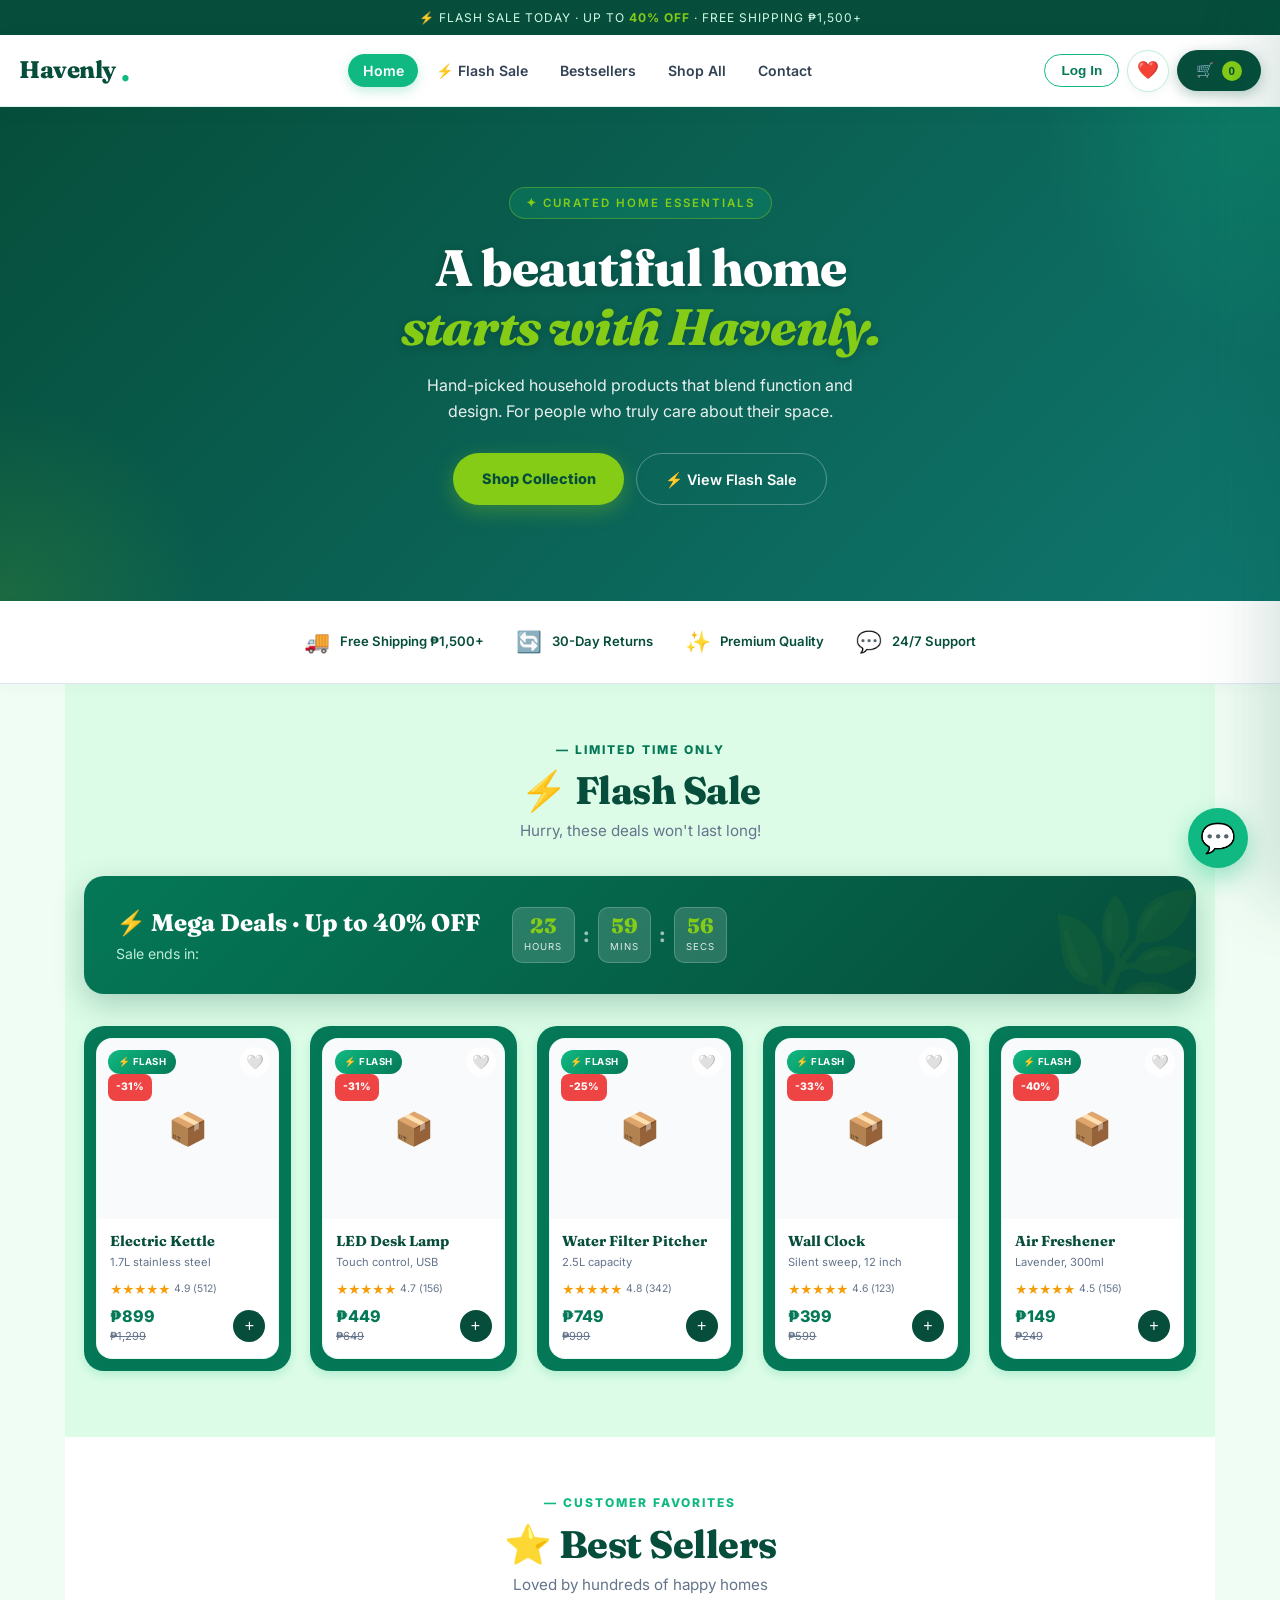
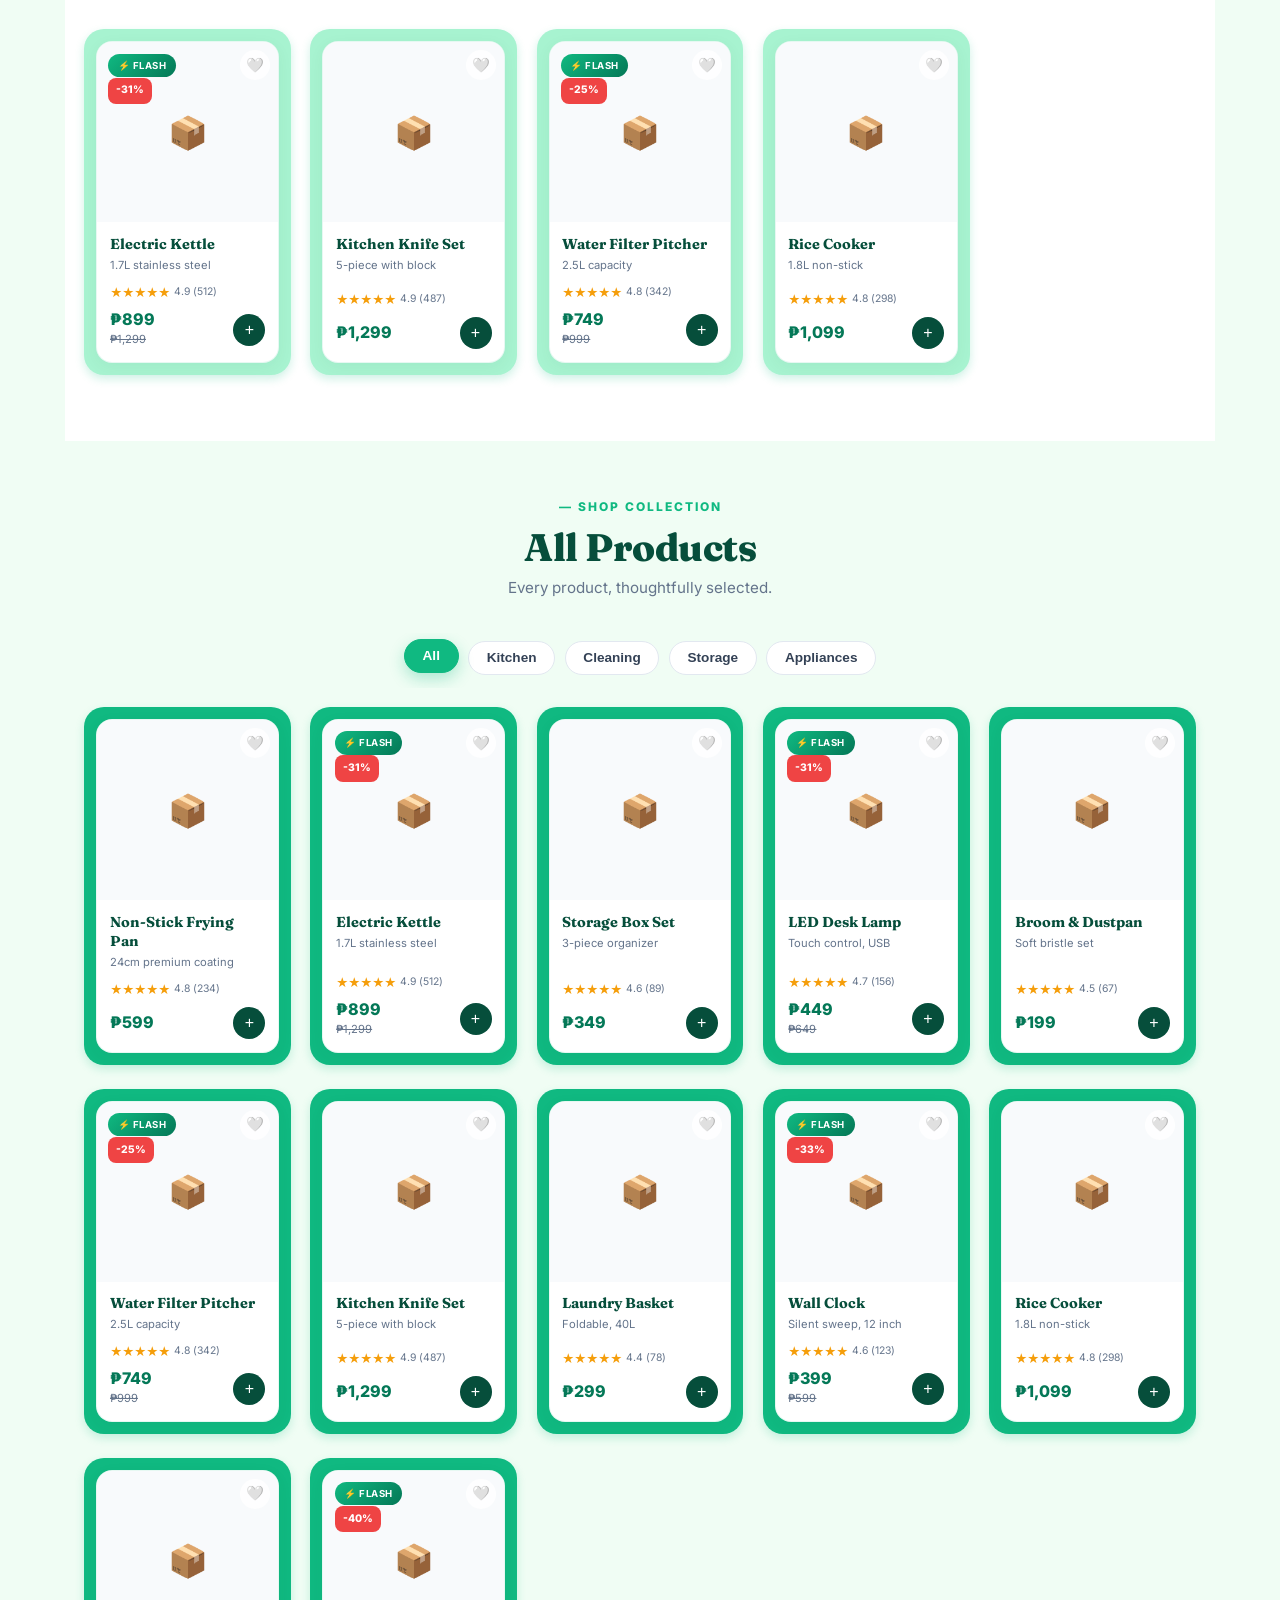
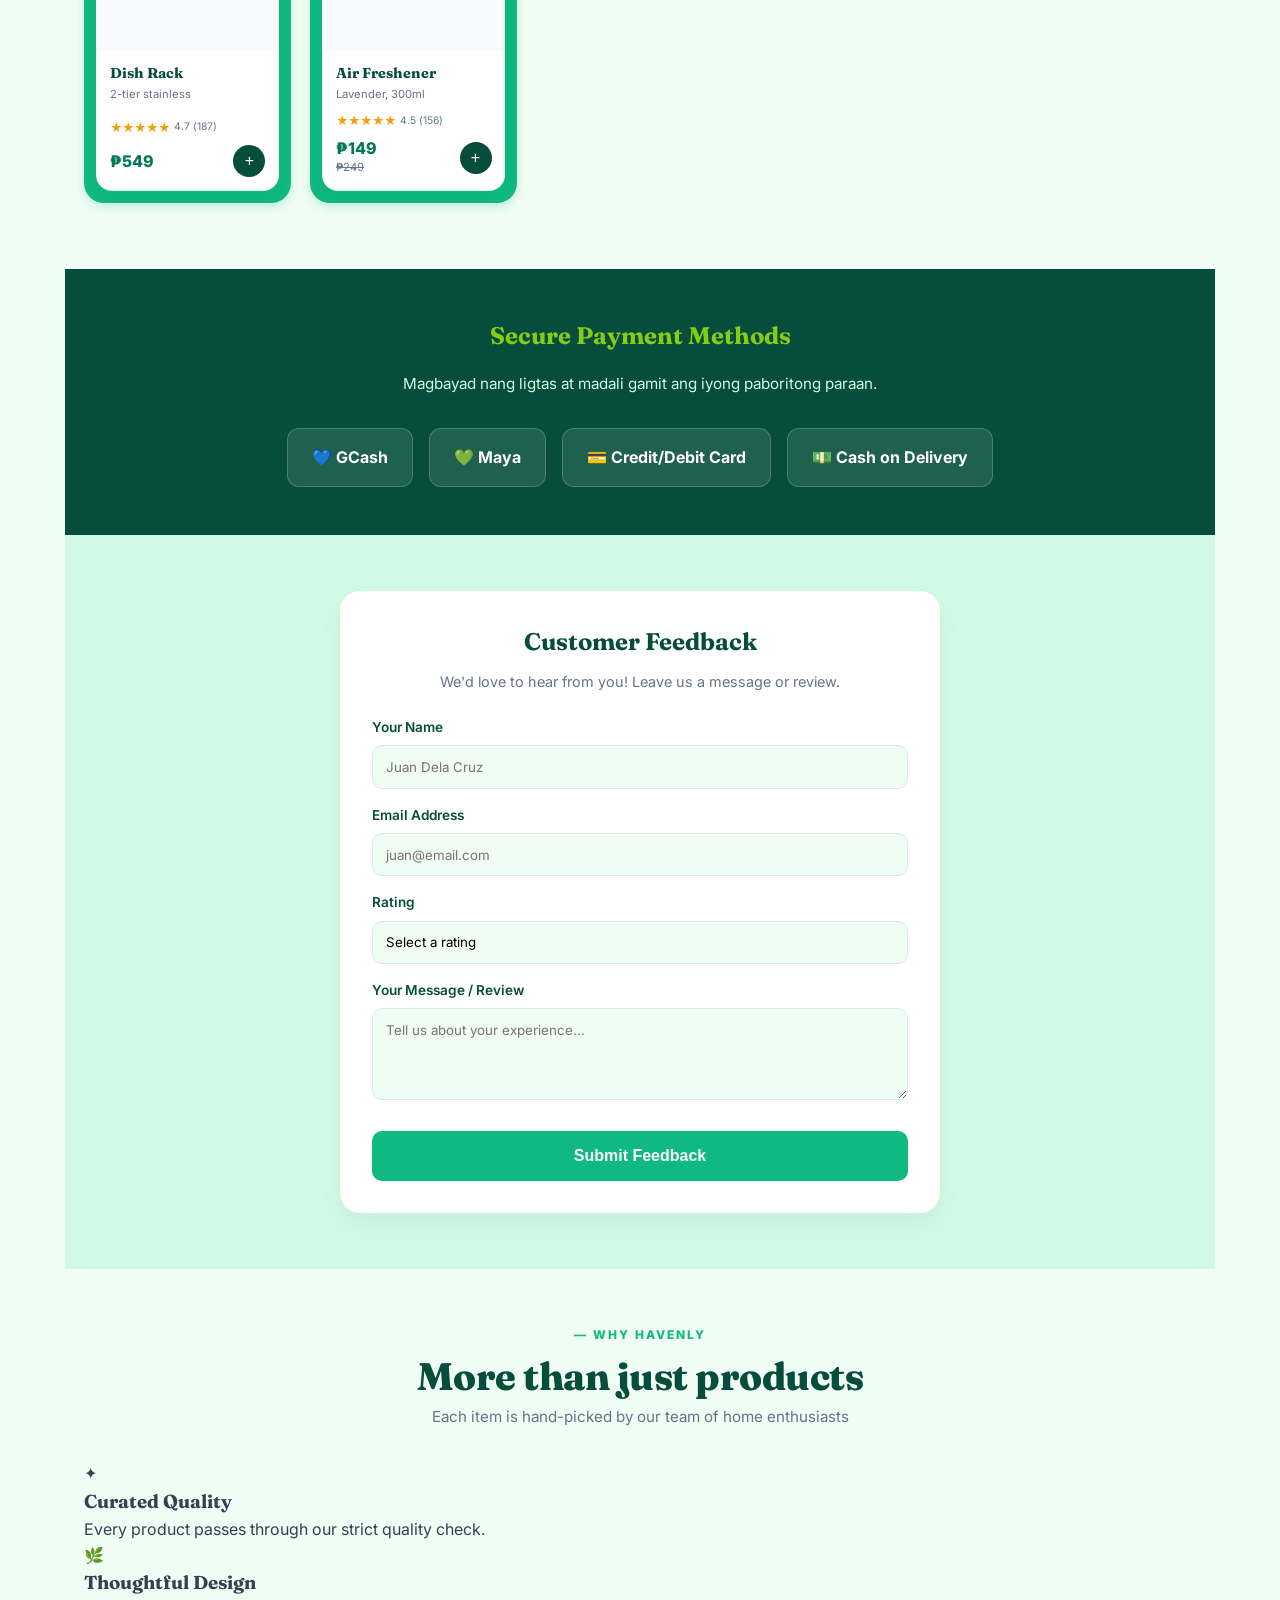
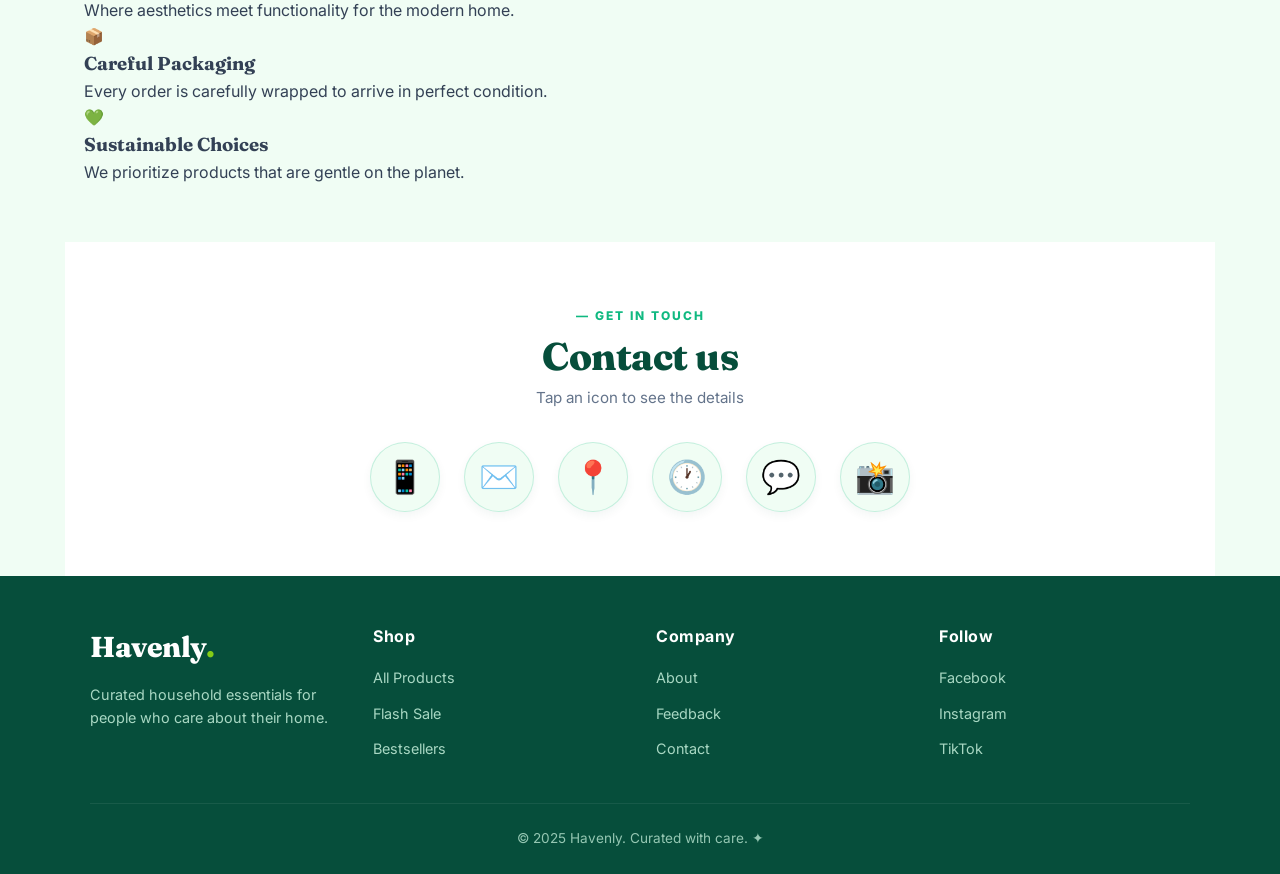
==== commit 27dbf610: "Create index.html" ====
--- a/index.html
+++ b/index.html
@@ -11,70 +11,90 @@
   * { margin: 0; padding: 0; box-sizing: border-box; }
 
   :root {
-    --cream: #faf6f0; --sand: #f0e8dc; --clay: #c67b5c; --clay-dark: #a85d3f;
-    --forest: #2d4a3e; --forest-light: #3d6353; --charcoal: #2b2b2b; --muted: #8a7f6f;
-    --gold: #d4a373; --white: #fffdf9; --red: #c0392b; --star: #f0a500;
-    --chat-bg: #f8f9fa; --grey-border: #e2e8f0;
+    --bg: #f0fdf4;           
+    --surface: #ffffff;      
+    --primary: #10b981;      
+    --primary-dark: #047857; 
+    --primary-light: #d1fae5;
+    --accent: #84cc16;       
+    
+    --forest: #064e3b;       
+    --text: #334155;         
+    --muted: #64748b;        
+    --border: #e2e8f0;       
+    --red: #ef4444;
+    --star: #f59e0b;
+    
+    --shadow-sm: 0 1px 3px rgba(0,0,0,0.05);
+    --shadow-md: 0 10px 25px rgba(6,78,59,0.06);
+    --shadow-lg: 0 20px 40px rgba(6,78,59,0.1);
+    --shadow-pop: 0 4px 6px rgba(0,0,0,0.05), 0 20px 40px rgba(0,0,0,0.1), 0 40px 80px rgba(6,78,59,0.15);
   }
 
   body {
-    font-family: 'Inter', sans-serif; line-height: 1.6; color: var(--charcoal);
-    background: var(--cream); scroll-behavior: smooth; scroll-padding-top: 90px; overflow-x: hidden;
+    font-family: 'Inter', sans-serif; line-height: 1.6; color: var(--text);
+    background: var(--bg); scroll-behavior: smooth; scroll-padding-top: 90px; overflow-x: hidden;
   }
 
   h1, h2, h3, .serif { font-family: 'Fraunces', Georgia, serif; }
 
   /* ===== TOP BAR ===== */
-  .topbar { background: var(--forest); color: var(--cream); text-align: center; padding: 0.5rem 1rem; font-size: 0.75rem; letter-spacing: 1px; text-transform: uppercase; }
-  .topbar strong { color: var(--gold); }
+  .topbar { background: var(--forest); color: var(--primary-light); text-align: center; padding: 0.5rem 1rem; font-size: 0.75rem; letter-spacing: 1px; text-transform: uppercase; }
+  .topbar strong { color: var(--accent); }
 
   /* ===== NAVIGATOR ===== */
   nav {
-    background: rgba(250, 246, 240, 0.92); backdrop-filter: blur(12px); -webkit-backdrop-filter: blur(12px);
+    background: rgba(255, 255, 255, 0.95); backdrop-filter: blur(12px); -webkit-backdrop-filter: blur(12px);
     padding: 0.9rem 1.2rem; display: flex; justify-content: space-between; align-items: center;
-    position: sticky; top: 0; z-index: 100; border-bottom: 1px solid rgba(198, 123, 92, 0.15);
-    box-shadow: 0 4px 20px rgba(43,43,43,0.05);
+    position: sticky; top: 0; z-index: 100; border-bottom: 1px solid rgba(16, 185, 129, 0.15);
+    box-shadow: 0 4px 20px rgba(6,78,59,0.04);
   }
   .logo { font-family: 'Fraunces', serif; font-size: 1.5rem; font-weight: 800; color: var(--forest); text-decoration: none; letter-spacing: -0.5px; display: flex; align-items: center; gap: 0.35rem; }
-  .logo-dot { color: var(--clay); font-size: 1.8rem; line-height: 0; }
+  .logo-dot { color: var(--primary); font-size: 1.8rem; line-height: 0; }
 
   .nav-links { display: flex; gap: 0.2rem; list-style: none; align-items: center; }
-  .nav-links a { color: var(--charcoal); text-decoration: none; font-size: 0.88rem; font-weight: 500; padding: 0.5rem 0.9rem; border-radius: 100px; transition: all 0.25s; }
-  .nav-links a:hover { background: var(--sand); color: var(--clay-dark); }
-  .nav-links a.active { background: var(--forest); color: var(--cream); box-shadow: 0 4px 12px rgba(45,74,62,0.25); }
+  .nav-links a { color: var(--text); text-decoration: none; font-size: 0.88rem; font-weight: 600; padding: 0.5rem 0.9rem; border-radius: 100px; transition: all 0.25s; }
+  .nav-links a:hover { background: var(--primary-light); color: var(--forest); }
+  .nav-links a.active { background: var(--primary); color: var(--surface); box-shadow: 0 4px 12px rgba(16,185,129,0.25); }
 
   .nav-right { display: flex; align-items: center; gap: 0.5rem; }
 
+  .login-btn {
+    background: transparent; color: var(--primary-dark); border: 1.5px solid var(--primary);
+    padding: 0.5rem 1rem; border-radius: 100px; font-size: 0.85rem; font-weight: 700;
+    cursor: pointer; transition: all 0.2s; display: none;
+  }
+  .login-btn:hover { background: var(--primary-light); }
+
   .icon-btn {
-    background: var(--white); border: 1.5px solid rgba(198,123,92,0.25); color: var(--forest);
+    background: var(--surface); border: 1.5px solid rgba(16,185,129,0.25); color: var(--primary);
     width: 42px; height: 42px; border-radius: 50%; cursor: pointer;
     display: flex; align-items: center; justify-content: center; font-size: 1.1rem;
     transition: all 0.2s; position: relative;
-    box-shadow: 0 3px 8px rgba(43,43,43,0.08), inset 0 2px 2px rgba(255,255,255,0.8);
-  }
-  .icon-btn:hover { background: var(--sand); border-color: var(--clay); transform: translateY(-2px); box-shadow: 0 6px 14px rgba(43,43,43,0.12), inset 0 2px 2px rgba(255,255,255,0.8); }
-  .icon-btn:active { transform: translateY(1px); box-shadow: 0 1px 2px rgba(43,43,43,0.1); }
+    box-shadow: 0 3px 8px rgba(6,78,59,0.05);
+  }
+  .icon-btn:hover { background: var(--primary-light); border-color: var(--primary); transform: translateY(-2px); }
+  .icon-btn:active { transform: translateY(1px); }
 
   .icon-badge {
     position: absolute; top: -4px; right: -4px; background: var(--red); color: #fff;
     font-size: 0.65rem; font-weight: 700; min-width: 18px; height: 18px; border-radius: 50%;
-    display: flex; align-items: center; justify-content: center; padding: 0 4px; border: 2px solid var(--cream);
-    box-shadow: 0 2px 6px rgba(192,57,43,0.4);
+    display: flex; align-items: center; justify-content: center; padding: 0 4px; border: 2px solid var(--surface);
   }
   .icon-badge:empty, .icon-badge[data-count="0"] { display: none; }
 
   .cart-btn {
-    background: var(--clay); color: var(--white); border: none; padding: 0.65rem 1.2rem;
+    background: var(--forest); color: var(--surface); border: none; padding: 0.65rem 1.2rem;
     border-radius: 100px; font-size: 0.9rem; font-weight: 600; cursor: pointer;
     display: flex; align-items: center; gap: 0.45rem; transition: all 0.25s;
-    box-shadow: 0 4px 14px rgba(198, 123, 92, 0.3), inset 0 1px 1px rgba(255,255,255,0.3);
-  }
-  .cart-btn:hover { background: var(--clay-dark); transform: translateY(-2px); box-shadow: 0 8px 20px rgba(198, 123, 92, 0.4), inset 0 1px 1px rgba(255,255,255,0.3); }
-  .cart-btn:active { transform: translateY(1px); box-shadow: 0 2px 6px rgba(198, 123, 92, 0.3); }
-  .cart-count { background: var(--forest); color: var(--cream); font-size: 0.72rem; font-weight: 700; min-width: 20px; height: 20px; border-radius: 50%; display: inline-flex; align-items: center; justify-content: center; padding: 0 5px; box-shadow: inset 0 -1px 2px rgba(0,0,0,0.2); }
+    box-shadow: 0 4px 14px rgba(6,78,59,0.3);
+  }
+  .cart-btn:hover { background: var(--primary-dark); transform: translateY(-2px); }
+  .cart-btn:active { transform: translateY(1px); }
+  .cart-count { background: var(--accent); color: var(--forest); font-size: 0.72rem; font-weight: 800; min-width: 20px; height: 20px; border-radius: 50%; display: inline-flex; align-items: center; justify-content: center; padding: 0 5px; }
 
   .hamburger { display: none; background: none; border: none; cursor: pointer; width: 42px; height: 42px; border-radius: 10px; flex-direction: column; justify-content: center; align-items: center; gap: 5px; transition: background 0.2s; }
-  .hamburger:hover { background: var(--sand); }
+  .hamburger:hover { background: var(--primary-light); }
   .hamburger span { display: block; width: 22px; height: 2px; background: var(--forest); border-radius: 2px; transition: transform 0.3s, opacity 0.3s; }
   .hamburger.active span:nth-child(1) { transform: translateY(7px) rotate(45deg); }
   .hamburger.active span:nth-child(2) { opacity: 0; }
@@ -83,429 +103,415 @@
   /* ===== MOBILE MENU ===== */
   .mobile-menu {
     position: fixed; top: 0; right: 0; width: 78%; max-width: 320px; height: 100vh;
-    background: var(--cream); z-index: 250; transform: translateX(100%);
+    background: var(--surface); z-index: 250; transform: translateX(100%);
     transition: transform 0.4s cubic-bezier(0.34, 1.56, 0.64, 1);
-    box-shadow: -20px 0 60px rgba(43,43,43,0.3), -4px 0 12px rgba(43,43,43,0.1); padding: 4.5rem 1.5rem 1.5rem;
+    box-shadow: -20px 0 60px rgba(6,78,59,0.15); padding: 4.5rem 1.5rem 1.5rem;
     display: flex; flex-direction: column; gap: 0.3rem;
   }
   .mobile-menu.active { transform: translateX(0); }
-  .mobile-menu a { color: var(--charcoal); text-decoration: none; font-size: 1.05rem; font-weight: 600; padding: 0.9rem 1rem; border-radius: 12px; display: flex; align-items: center; gap: 0.8rem; transition: background 0.2s, color 0.2s; font-family: 'Fraunces', serif; }
-  .mobile-menu a:hover, .mobile-menu a.active { background: var(--sand); color: var(--clay-dark); }
+  .mobile-menu a { color: var(--forest); text-decoration: none; font-size: 1.05rem; font-weight: 600; padding: 0.9rem 1rem; border-radius: 12px; display: flex; align-items: center; gap: 0.8rem; transition: background 0.2s, color 0.2s; font-family: 'Fraunces', serif; }
+  .mobile-menu a:hover, .mobile-menu a.active { background: var(--primary-light); color: var(--primary-dark); }
   .mobile-menu .menu-icon { font-size: 1.2rem; width: 28px; text-align: center; }
-  .mobile-menu-divider { height: 1px; background: rgba(198,123,92,0.2); margin: 0.8rem 0; }
-  .mobile-menu-footer { margin-top: auto; padding-top: 1rem; border-top: 1px solid rgba(198,123,92,0.2); font-size: 0.75rem; color: var(--muted); text-align: center; letter-spacing: 1px; }
-
-  .mobile-overlay { position: fixed; inset: 0; background: rgba(43,43,43,0.5); backdrop-filter: blur(4px); -webkit-backdrop-filter: blur(4px); opacity: 0; visibility: hidden; transition: opacity 0.3s, visibility 0.3s; z-index: 240; }
+  .mobile-menu-divider { height: 1px; background: rgba(16,185,129,0.15); margin: 0.8rem 0; }
+  .mobile-menu-footer { margin-top: auto; padding-top: 1rem; border-top: 1px solid rgba(16,185,129,0.15); font-size: 0.75rem; color: var(--muted); text-align: center; letter-spacing: 1px; }
+
+  .mobile-overlay { position: fixed; inset: 0; background: rgba(6,78,59,0.5); backdrop-filter: blur(4px); -webkit-backdrop-filter: blur(4px); opacity: 0; visibility: hidden; transition: opacity 0.3s, visibility 0.3s; z-index: 240; }
   .mobile-overlay.active { opacity: 1; visibility: visible; }
 
   /* ===== HERO ===== */
-  .hero { 
-    background: linear-gradient(135deg, rgba(45, 74, 62, 0.85) 0%, rgba(61, 99, 83, 0.85) 100%), 
-                url('https://images.unsplash.com/photo-1616486338812-3dadae4b4ace?w=1600&q=80&auto=format&fit=crop') center/cover no-repeat; 
-    color: var(--cream); padding: 7rem 1.5rem 8rem; text-align: center; position: relative; overflow: hidden; 
-  }
-  .hero::before { content: ''; position: absolute; top: -50%; right: -20%; width: 500px; height: 500px; background: radial-gradient(circle, rgba(212,163,115,0.25), transparent 70%); border-radius: 50%; }
-  .hero::after { content: ''; position: absolute; bottom: -40%; left: -15%; width: 400px; height: 400px; background: radial-gradient(circle, rgba(198,123,92,0.2), transparent 70%); border-radius: 50%; }
+  .hero { background: linear-gradient(135deg, var(--forest) 0%, #0f766e 100%); color: var(--surface); padding: 4rem 1.5rem 5rem; text-align: center; position: relative; overflow: hidden; }
+  .hero::before { content: ''; position: absolute; top: -50%; right: -20%; width: 500px; height: 500px; background: radial-gradient(circle, rgba(16,185,129,0.25), transparent 70%); border-radius: 50%; }
+  .hero::after { content: ''; position: absolute; bottom: -40%; left: -15%; width: 400px; height: 400px; background: radial-gradient(circle, rgba(132,204,22,0.15), transparent 70%); border-radius: 50%; }
   .hero-content { position: relative; z-index: 1; max-width: 640px; margin: 0 auto; }
-  .hero-badge { display: inline-block; background: rgba(212,163,115,0.2); color: var(--gold); border: 1px solid rgba(212,163,115,0.4); padding: 0.35rem 1rem; border-radius: 100px; font-size: 0.72rem; letter-spacing: 2px; text-transform: uppercase; margin-bottom: 1.3rem; font-weight: 600; box-shadow: 0 2px 10px rgba(0,0,0,0.1); backdrop-filter: blur(5px); }
-  .hero h1 { font-size: 2.8rem; line-height: 1.15; margin-bottom: 1rem; font-weight: 800; letter-spacing: -1px; text-shadow: 0 4px 15px rgba(0,0,0,0.3); }
-  .hero h1 em { font-style: italic; color: var(--gold); }
-  .hero p { font-size: 1.1rem; opacity: 0.95; margin-bottom: 2rem; max-width: 480px; margin-left: auto; margin-right: auto; text-shadow: 0 2px 5px rgba(0,0,0,0.2); }
+  .hero-badge { display: inline-block; background: rgba(16,185,129,0.2); color: var(--accent); border: 1px solid rgba(132,204,22,0.4); padding: 0.35rem 1rem; border-radius: 100px; font-size: 0.72rem; letter-spacing: 2px; text-transform: uppercase; margin-bottom: 1.3rem; font-weight: 600; }
+  .hero h1 { font-size: 2.4rem; line-height: 1.15; margin-bottom: 1rem; font-weight: 800; letter-spacing: -1px; text-shadow: 0 2px 10px rgba(0,0,0,0.2); }
+  .hero h1 em { font-style: italic; color: var(--accent); }
+  .hero p { font-size: 1rem; opacity: 0.9; margin-bottom: 1.8rem; max-width: 480px; margin-left: auto; margin-right: auto; }
   .hero-buttons { display: flex; gap: 0.7rem; justify-content: center; flex-wrap: wrap; }
-  .hero-btn-primary { background: var(--gold); color: var(--forest); padding: 0.85rem 1.8rem; border-radius: 100px; text-decoration: none; font-weight: 700; font-size: 0.9rem; transition: all 0.2s; box-shadow: 0 6px 20px rgba(212,163,115,0.35), inset 0 1px 1px rgba(255,255,255,0.4); }
-  .hero-btn-primary:hover { background: #e0b285; transform: translateY(-3px); box-shadow: 0 10px 25px rgba(212,163,115,0.45), inset 0 1px 1px rgba(255,255,255,0.4); }
-  .hero-btn-secondary { background: rgba(250,246,240,0.1); color: var(--cream); padding: 0.85rem 1.8rem; border-radius: 100px; text-decoration: none; font-weight: 600; font-size: 0.9rem; border: 1.5px solid rgba(250,246,240,0.35); transition: all 0.2s; backdrop-filter: blur(5px); }
-  .hero-btn-secondary:hover { background: rgba(250,246,240,0.2); border-color: rgba(250,246,240,0.6); transform: translateY(-3px); }
+  .hero-btn-primary { background: var(--accent); color: var(--forest); padding: 0.85rem 1.8rem; border-radius: 100px; text-decoration: none; font-weight: 800; font-size: 0.9rem; transition: all 0.2s; box-shadow: 0 6px 20px rgba(132,204,22,0.35); }
+  .hero-btn-primary:hover { background: #a3e635; transform: translateY(-3px); }
+  .hero-btn-secondary { background: transparent; color: var(--surface); padding: 0.85rem 1.8rem; border-radius: 100px; text-decoration: none; font-weight: 600; font-size: 0.9rem; border: 1.5px solid rgba(255,255,255,0.3); transition: all 0.2s; }
+  .hero-btn-secondary:hover { background: rgba(255,255,255,0.1); border-color: var(--surface); transform: translateY(-3px); }
 
   /* ===== TRUST BAR ===== */
-  .trust-bar { background: var(--sand); padding: 1.5rem 1.2rem; display: flex; justify-content: center; gap: 2rem; flex-wrap: wrap; border-bottom: 1px solid rgba(198,123,92,0.15); box-shadow: inset 0 4px 10px rgba(43,43,43,0.03); }
-  .trust-item { display: flex; align-items: center; gap: 0.6rem; font-size: 0.82rem; color: var(--charcoal); font-weight: 500; }
-  .trust-item span:first-child { font-size: 1.3rem; filter: drop-shadow(0 2px 4px rgba(0,0,0,0.1)); }
+  .trust-bar { background: var(--surface); padding: 1.5rem 1.2rem; display: flex; justify-content: center; gap: 2rem; flex-wrap: wrap; border-bottom: 1px solid var(--border); box-shadow: 0 4px 15px rgba(6,78,59,0.03); position: relative; z-index: 10; }
+  .trust-item { display: flex; align-items: center; gap: 0.6rem; font-size: 0.82rem; color: var(--forest); font-weight: 600; }
+  .trust-item span:first-child { font-size: 1.3rem; }
 
   /* ===== SECTION ===== */
   section { padding: 3.5rem 1.2rem; max-width: 1150px; margin: 0 auto; }
   .section-head { text-align: center; margin-bottom: 2rem; }
-  .section-eyebrow { color: var(--clay); font-size: 0.75rem; letter-spacing: 2px; text-transform: uppercase; font-weight: 700; margin-bottom: 0.5rem; }
+  .section-eyebrow { color: var(--primary); font-size: 0.75rem; letter-spacing: 2px; text-transform: uppercase; font-weight: 800; margin-bottom: 0.5rem; }
   .section-title { font-size: 2rem; color: var(--forest); line-height: 1.2; font-weight: 800; letter-spacing: -0.5px; }
   .section-sub { color: var(--muted); font-size: 0.95rem; margin-top: 0.4rem; }
 
   /* ===== FLASH SALE BANNER ===== */
-  .flash-banner { background: linear-gradient(135deg, var(--red), #e74c3c); color: #fff; padding: 1.5rem 1.2rem; border-radius: 20px; margin-bottom: 2rem; display: flex; flex-direction: column; gap: 1rem; position: relative; overflow: hidden; box-shadow: 0 10px 30px rgba(192, 57, 43, 0.3), inset 0 2px 2px rgba(255,255,255,0.2); }
-  .flash-banner::before { content: '⚡'; position: absolute; right: -10px; top: -20px; font-size: 8rem; opacity: 0.1; text-shadow: 0 4px 10px rgba(0,0,0,0.2); }
+  .flash-banner { background: linear-gradient(135deg, var(--primary-dark), var(--forest)); color: #fff; padding: 1.5rem 1.2rem; border-radius: 20px; margin-bottom: 2rem; display: flex; flex-direction: column; gap: 1rem; position: relative; overflow: hidden; box-shadow: 0 10px 30px rgba(6,78,59,0.25); }
+  .flash-banner::before { content: '🌿'; position: absolute; right: -10px; top: -20px; font-size: 8rem; opacity: 0.1; }
   .flash-banner-content { display: flex; flex-direction: column; gap: 0.8rem; position: relative; z-index: 1; }
-  .flash-banner h3 { font-family: 'Fraunces', serif; font-size: 1.5rem; font-weight: 800; letter-spacing: -0.5px; text-shadow: 0 2px 4px rgba(0,0,0,0.15); }
-  .flash-banner p { font-size: 0.88rem; opacity: 0.95; }
+  .flash-banner h3 { font-family: 'Fraunces', serif; font-size: 1.5rem; font-weight: 800; color: var(--surface); }
+  .flash-banner p { font-size: 0.88rem; opacity: 0.9; color: var(--primary-light); }
   .countdown { display: flex; gap: 0.5rem; align-items: center; }
-  .countdown-box { background: rgba(255,255,255,0.15); backdrop-filter: blur(10px); border-radius: 10px; padding: 0.5rem 0.7rem; text-align: center; min-width: 52px; border: 1px solid rgba(255,255,255,0.25); box-shadow: 0 4px 10px rgba(0,0,0,0.15), inset 0 1px 1px rgba(255,255,255,0.3); }
-  .countdown-num { font-family: 'Fraunces', serif; font-size: 1.3rem; font-weight: 800; line-height: 1; text-shadow: 0 1px 2px rgba(0,0,0,0.2); }
+  .countdown-box { background: rgba(255,255,255,0.15); backdrop-filter: blur(10px); border-radius: 10px; padding: 0.5rem 0.7rem; text-align: center; min-width: 52px; border: 1px solid rgba(255,255,255,0.2); }
+  .countdown-num { font-family: 'Fraunces', serif; font-size: 1.3rem; font-weight: 800; line-height: 1; color: var(--accent); }
   .countdown-label { font-size: 0.6rem; text-transform: uppercase; letter-spacing: 1px; opacity: 0.85; margin-top: 0.15rem; }
-  .countdown-sep { font-size: 1.3rem; font-weight: 800; opacity: 0.6; text-shadow: 0 1px 2px rgba(0,0,0,0.2); }
+  .countdown-sep { font-size: 1.3rem; font-weight: 800; opacity: 0.6; }
 
   /* ===== CATEGORIES ===== */
   .category-bar { display: flex; gap: 0.6rem; overflow-x: auto; padding: 0.5rem 0 0.8rem; margin-bottom: 1.2rem; -webkit-overflow-scrolling: touch; justify-content: center; }
   .category-bar::-webkit-scrollbar { height: 0; }
-  .cat-chip { background: var(--white); border: 1.5px solid rgba(198,123,92,0.25); color: var(--charcoal); padding: 0.55rem 1.1rem; border-radius: 100px; font-size: 0.85rem; font-weight: 600; cursor: pointer; white-space: nowrap; transition: all 0.25s; box-shadow: 0 2px 6px rgba(43,43,43,0.05); }
-  .cat-chip:hover { border-color: var(--clay); color: var(--clay-dark); box-shadow: 0 4px 10px rgba(43,43,43,0.08); }
-  .cat-chip.active { background: var(--forest); border-color: var(--forest); color: var(--cream); box-shadow: 0 6px 15px rgba(45,74,62,0.3), inset 0 1px 1px rgba(255,255,255,0.2); transform: translateY(-2px); }
-
-  /* ===== PRODUCT GRID ===== */
-  .products { display: grid; grid-template-columns: repeat(auto-fill, minmax(165px, 1fr)); gap: 1.2rem; }
-  .product { background: var(--white); border-radius: 20px; overflow: hidden; border: 1px solid rgba(198,123,92,0.1); transition: all 0.3s; display: flex; flex-direction: column; position: relative; box-shadow: 0 4px 12px rgba(43,43,43,0.05), 0 1px 3px rgba(43,43,43,0.08); }
-  .product:hover { transform: translateY(-8px); box-shadow: 0 20px 40px rgba(43,43,43,0.12), 0 4px 12px rgba(43,43,43,0.08); border-color: rgba(198,123,92,0.3); }
-
-  .product-badge { position: absolute; top: 0.7rem; left: 0.7rem; background: var(--clay); color: var(--white); font-size: 0.65rem; font-weight: 700; padding: 0.25rem 0.6rem; border-radius: 100px; letter-spacing: 0.5px; z-index: 2; text-transform: uppercase; box-shadow: 0 3px 8px rgba(198,123,92,0.4); }
-  .product-badge.flash { background: linear-gradient(135deg, #ff6b35, var(--red)); box-shadow: 0 3px 8px rgba(192,57,43,0.4); }
-
-  .discount-tag { position: absolute; top: 0.7rem; left: 0.7rem; background: var(--red); color: #fff; font-size: 0.7rem; font-weight: 800; padding: 0.3rem 0.5rem; border-radius: 8px; z-index: 2; box-shadow: 0 3px 10px rgba(192,57,43,0.4); }
-  .discount-tag.with-badge { top: 2.5rem; }
-
-  .product-img-wrap { width: 100%; height: 170px; overflow: hidden; background: var(--sand); cursor: pointer; position: relative; }
+  .cat-chip { background: var(--surface); border: 1.5px solid var(--border); color: var(--text); padding: 0.55rem 1.1rem; border-radius: 100px; font-size: 0.85rem; font-weight: 600; cursor: pointer; white-space: nowrap; transition: all 0.25s; }
+  .cat-chip:hover { border-color: var(--primary); color: var(--primary-dark); }
+  .cat-chip.active { background: var(--primary); border-color: var(--primary); color: var(--surface); box-shadow: 0 6px 15px rgba(16,185,129,0.3); transform: translateY(-2px); }
+
+  /* ===== PRODUCT GRID (3D DEPTH) ===== */
+  .products { display: grid; grid-template-columns: repeat(auto-fill, minmax(150px, 1fr)); gap: 1.5rem 1.2rem; padding-bottom: 10px; }
+  .product-wrapper { position: relative; padding: 12px; }
+  
+  .product-wrapper::before {
+    content: '';
+    position: absolute;
+    inset: 0;
+    background: var(--primary); 
+    border-radius: 20px;
+    transition: all 0.3s cubic-bezier(0.34, 1.56, 0.64, 1);
+    box-shadow: 0 4px 10px rgba(16,185,129,0.2);
+  }
+  
+  .product-wrapper:hover::before {
+    transform: translate(6px, 6px);
+    background: var(--primary-dark);
+  }
+
+  .product { 
+    background: var(--surface); 
+    border-radius: 16px; 
+    overflow: hidden; 
+    border: 1px solid rgba(16,185,129,0.1); 
+    transition: all 0.3s cubic-bezier(0.34, 1.56, 0.64, 1); 
+    display: flex; 
+    flex-direction: column; 
+    position: relative; 
+    z-index: 1; 
+    box-shadow: 0 4px 15px rgba(6,78,59,0.05);
+    height: 100%;
+  }
+
+  .product-wrapper:hover .product { 
+    transform: translateY(-4px); 
+    border-color: rgba(16,185,129,0.3);
+  }
+
+  .product-badge { position: absolute; top: 0.7rem; left: 0.7rem; background: var(--forest); color: var(--surface); font-size: 0.6rem; font-weight: 700; padding: 0.25rem 0.6rem; border-radius: 100px; letter-spacing: 0.5px; z-index: 2; text-transform: uppercase; }
+  .product-badge.flash { background: linear-gradient(135deg, var(--primary), var(--primary-dark)); }
+
+  .discount-tag { position: absolute; top: 0.7rem; left: 0.7rem; background: var(--red); color: #fff; font-size: 0.65rem; font-weight: 800; padding: 0.3rem 0.5rem; border-radius: 8px; z-index: 2; }
+  .discount-tag.with-badge { top: 2.2rem; }
+
+  .product-img-wrap { width: 100%; height: 140px; overflow: hidden; background: #f8fafc; cursor: pointer; position: relative; }
   .product-img { width: 100%; height: 100%; object-fit: cover; display: block; transition: transform 0.5s; }
-  .product:hover .product-img { transform: scale(1.08); }
-
-  .wishlist-btn { position: absolute; top: 0.7rem; right: 0.7rem; background: rgba(255,253,249,0.95); border: none; width: 34px; height: 34px; border-radius: 50%; cursor: pointer; display: flex; align-items: center; justify-content: center; font-size: 1rem; z-index: 3; transition: all 0.2s; box-shadow: 0 4px 10px rgba(43,43,43,0.15), inset 0 1px 1px rgba(255,255,255,0.8); }
-  .wishlist-btn:hover { transform: scale(1.15); background: var(--white); box-shadow: 0 6px 15px rgba(43,43,43,0.2); }
-  .wishlist-btn:active { transform: scale(0.95); }
-  .wishlist-btn.active { background: var(--red); box-shadow: 0 4px 12px rgba(192,57,43,0.4); }
+  .product-wrapper:hover .product-img { transform: scale(1.08); }
+
+  .wishlist-btn { position: absolute; top: 0.5rem; right: 0.5rem; background: rgba(255,255,255,0.9); border: none; width: 30px; height: 30px; border-radius: 50%; cursor: pointer; display: flex; align-items: center; justify-content: center; font-size: 0.9rem; z-index: 3; transition: all 0.2s; }
+  .wishlist-btn:hover { transform: scale(1.15); background: var(--surface); }
+  .wishlist-btn.active { background: var(--red); }
   .wishlist-btn.active::after { content: '❤️'; }
   .wishlist-btn:not(.active)::after { content: '🤍'; }
 
-  .product-info { padding: 1rem; display: flex; flex-direction: column; flex: 1; }
-  .product-name { font-family: 'Fraunces', serif; font-size: 1rem; font-weight: 600; color: var(--forest); margin-bottom: 0.2rem; line-height: 1.3; cursor: pointer; }
-  .product-name:hover { color: var(--clay-dark); }
-  .product-desc { font-size: 0.75rem; color: var(--muted); margin-bottom: 0.5rem; flex: 1; }
-
-  .product-rating { display: flex; align-items: center; gap: 0.35rem; margin-bottom: 0.7rem; font-size: 0.78rem; }
-  .stars-display { display: inline-flex; gap: 1px; color: var(--star); font-size: 0.85rem; letter-spacing: -1px; filter: drop-shadow(0 1px 1px rgba(0,0,0,0.1)); }
-  .stars-display .empty { color: #ddd; }
-  .rating-count { color: var(--muted); font-size: 0.72rem; }
+  .product-info { padding: 0.8rem; display: flex; flex-direction: column; flex: 1; }
+  .product-name { font-family: 'Fraunces', serif; font-size: 0.9rem; font-weight: 700; color: var(--forest); margin-bottom: 0.2rem; line-height: 1.3; cursor: pointer; }
+  .product-name:hover { color: var(--primary); }
+  .product-desc { font-size: 0.7rem; color: var(--muted); margin-bottom: 0.5rem; flex: 1; white-space: nowrap; overflow: hidden; text-overflow: ellipsis; }
+
+  .product-rating { display: flex; align-items: center; gap: 0.25rem; margin-bottom: 0.5rem; font-size: 0.7rem; }
+  .stars-display { display: inline-flex; gap: 1px; color: var(--star); font-size: 0.75rem; letter-spacing: -1px; }
+  .stars-display .empty { color: #cbd5e1; }
+  .rating-count { color: var(--muted); font-size: 0.65rem; }
 
   .product-bottom { display: flex; align-items: center; justify-content: space-between; gap: 0.5rem; margin-top: auto; }
   .price-block { display: flex; flex-direction: column; }
-  .product-price { font-size: 1.05rem; font-weight: 700; color: var(--clay-dark); line-height: 1.2; }
-  .old-price { font-size: 0.75rem; color: var(--muted); text-decoration: line-through; margin-top: 0.1rem; }
-
-  .add-btn { background: var(--forest); color: var(--cream); border: none; width: 38px; height: 38px; border-radius: 50%; font-size: 1.2rem; cursor: pointer; display: flex; align-items: center; justify-content: center; transition: all 0.2s; flex-shrink: 0; box-shadow: 0 4px 10px rgba(45,74,62,0.3), inset 0 1px 1px rgba(255,255,255,0.2); }
-  .add-btn:hover { background: var(--clay); transform: rotate(90deg) scale(1.1); box-shadow: 0 6px 15px rgba(198,123,92,0.4); }
-  .add-btn:active { transform: rotate(90deg) scale(0.95); }
+  .product-price { font-size: 1rem; font-weight: 800; color: var(--primary-dark); line-height: 1.2; }
+  .old-price { font-size: 0.7rem; color: var(--muted); text-decoration: line-through; margin-top: 0.1rem; }
+
+  .add-btn { background: var(--forest); color: var(--surface); border: none; width: 32px; height: 32px; border-radius: 50%; font-size: 1rem; cursor: pointer; display: flex; align-items: center; justify-content: center; transition: all 0.2s; flex-shrink: 0; }
+  .add-btn:hover { background: var(--primary); transform: rotate(90deg) scale(1.1); }
 
   /* ===== FLASH SECTION ===== */
-  .flash-section { background: linear-gradient(135deg, #2b1a15, #3d2419); color: var(--cream); padding: 3.5rem 1.2rem; }
+  .flash-section { background: #dcfce7; color: var(--text); padding: 3.5rem 1.2rem; }
   .flash-section-inner { max-width: 1150px; margin: 0 auto; }
-  .flash-section .section-title { color: var(--cream); }
-  .flash-section .section-eyebrow { color: #ff8c5a; }
-  .flash-section .product { background: rgba(255,253,249,0.98); }
+  .flash-section .section-title { color: var(--forest); }
+  .flash-section .section-eyebrow { color: var(--primary-dark); }
+  .flash-section .product-wrapper::before { background: var(--primary-dark); }
+  .flash-section .product-wrapper:hover::before { background: var(--forest); }
 
   /* ===== BEST SELLER SECTION ===== */
-  .bestseller-section { background: var(--sand); padding: 3.5rem 1.2rem; box-shadow: inset 0 10px 20px rgba(43,43,43,0.03); }
+  .bestseller-section { background: var(--surface); padding: 3.5rem 1.2rem; }
   .bestseller-inner { max-width: 1150px; margin: 0 auto; }
-
-  /* ===== ABOUT ===== */
-  .about-section { background: var(--white); padding: 3.5rem 1.2rem; }
-  .about-inner { max-width: 1100px; margin: 0 auto; }
-  .features-grid { display: grid; grid-template-columns: repeat(auto-fit, minmax(220px, 1fr)); gap: 1.2rem; margin-top: 2rem; }
-  .feature { background: var(--cream); border-radius: 18px; padding: 1.6rem; border: 1px solid rgba(198,123,92,0.15); transition: all 0.3s; box-shadow: 0 4px 10px rgba(43,43,43,0.03); }
-  .feature:hover { transform: translateY(-5px); box-shadow: 0 10px 25px rgba(43,43,43,0.08); border-color: rgba(198,123,92,0.3); }
-  .feature-icon { font-size: 1.8rem; width: 52px; height: 52px; background: linear-gradient(135deg, var(--forest), var(--forest-light)); border-radius: 14px; display: flex; align-items: center; justify-content: center; margin-bottom: 1rem; color: var(--gold); box-shadow: 0 4px 10px rgba(45,74,62,0.2), inset 0 1px 1px rgba(255,255,255,0.2); }
-  .feature h3 { font-family: 'Fraunces', serif; font-size: 1.15rem; color: var(--forest); margin-bottom: 0.4rem; }
-  .feature p { font-size: 0.88rem; color: var(--muted); }
-
-  /* ===== TESTIMONIALS ===== */
-  .testimonial-section { background: var(--forest); color: var(--cream); padding: 3.5rem 1.2rem; box-shadow: inset 0 10px 30px rgba(0,0,0,0.2); }
-  .testimonial-inner { max-width: 1000px; margin: 0 auto; }
-  .testimonial-section .section-title { color: var(--cream); }
-  .testimonial-section .section-eyebrow { color: var(--gold); }
-  .testimonial-grid { display: grid; grid-template-columns: repeat(auto-fit, minmax(260px, 1fr)); gap: 1.2rem; margin-top: 2rem; }
-  .testimonial { background: rgba(250,246,240,0.06); border: 1px solid rgba(250,246,240,0.12); border-radius: 18px; padding: 1.5rem; position: relative; box-shadow: 0 4px 12px rgba(0,0,0,0.15), inset 0 1px 1px rgba(255,255,255,0.05); transition: transform 0.2s; }
-  .testimonial:hover { transform: translateY(-4px); background: rgba(250,246,240,0.08); }
-  .testimonial::before { content: '"'; font-family: 'Fraunces', serif; font-size: 4rem; color: var(--gold); opacity: 0.4; position: absolute; top: 0.2rem; right: 1rem; line-height: 1; text-shadow: 0 2px 4px rgba(0,0,0,0.2); }
-  .testimonial-text { font-size: 0.92rem; color: rgba(250,246,240,0.9); margin-bottom: 1rem; line-height: 1.6; }
-  .testimonial-author { display: flex; align-items: center; gap: 0.7rem; }
-  .testimonial-avatar { width: 40px; height: 40px; border-radius: 50%; background: linear-gradient(135deg, var(--gold), var(--clay)); display: flex; align-items: center; justify-content: center; font-weight: 700; color: var(--forest); font-size: 0.9rem; box-shadow: 0 3px 8px rgba(0,0,0,0.2); }
-  .testimonial-name { font-size: 0.88rem; font-weight: 600; color: var(--cream); }
-  .testimonial-role { font-size: 0.75rem; color: rgba(250,246,240,0.6); }
-  .testimonial-stars { color: var(--gold); font-size: 0.85rem; margin-bottom: 0.6rem; letter-spacing: 2px; text-shadow: 0 1px 2px rgba(0,0,0,0.2); }
-
-  /* ===== NEWSLETTER ===== */
-  .newsletter { background: linear-gradient(135deg, var(--clay), var(--clay-dark)); padding: 3rem 1.5rem; text-align: center; color: var(--white); box-shadow: 0 10px 30px rgba(192,57,43,0.15); position: relative; z-index: 2; }
-  .newsletter-inner { max-width: 540px; margin: 0 auto; }
-  .newsletter h2 { font-size: 1.7rem; margin-bottom: 0.5rem; font-weight: 800; text-shadow: 0 2px 4px rgba(0,0,0,0.15); }
-  .newsletter p { opacity: 0.9; margin-bottom: 1.5rem; font-size: 0.92rem; }
-  .newsletter-form { display: flex; gap: 0.5rem; background: rgba(0,0,0,0.15); padding: 0.4rem; border-radius: 100px; max-width: 420px; margin: 0 auto; box-shadow: inset 0 2px 5px rgba(0,0,0,0.1); }
-  .newsletter-form input { flex: 1; background: transparent; border: none; padding: 0.7rem 1.2rem; color: var(--white); font-size: 0.9rem; font-family: inherit; outline: none; }
-  .newsletter-form input::placeholder { color: rgba(255,255,255,0.6); }
-  .newsletter-form button { background: var(--forest); color: var(--cream); border: none; padding: 0.7rem 1.4rem; border-radius: 100px; font-weight: 700; font-size: 0.85rem; cursor: pointer; transition: all 0.2s; white-space: nowrap; box-shadow: 0 4px 10px rgba(0,0,0,0.2), inset 0 1px 1px rgba(255,255,255,0.2); }
-  .newsletter-form button:hover { background: var(--forest-light); transform: translateY(-2px); box-shadow: 0 6px 15px rgba(0,0,0,0.3); }
-  .newsletter-form button:active { transform: translateY(0); box-shadow: 0 2px 5px rgba(0,0,0,0.2); }
-
-  /* ===== CONTACT ===== */
-  .contact-section { background: var(--cream); padding: 3.5rem 1.2rem; }
-  .contact-inner { max-width: 1000px; margin: 0 auto; }
-  .contact-grid { display: grid; grid-template-columns: repeat(auto-fit, minmax(220px, 1fr)); gap: 1rem; margin-top: 2rem; }
-  .contact-card { background: var(--white); border: 1px solid rgba(198,123,92,0.15); padding: 1.4rem; border-radius: 16px; display: flex; gap: 1rem; align-items: flex-start; transition: all 0.3s; box-shadow: 0 2px 8px rgba(43,43,43,0.04); }
-  .contact-card:hover { transform: translateY(-4px); box-shadow: 0 12px 28px rgba(43,43,43,0.08), 0 2px 8px rgba(43,43,43,0.04); border-color: rgba(198,123,92,0.3); }
-  .contact-icon { font-size: 1.5rem; width: 44px; height: 44px; background: var(--sand); border-radius: 12px; display: flex; align-items: center; justify-content: center; flex-shrink: 0; box-shadow: inset 0 2px 4px rgba(255,255,255,0.5), 0 2px 5px rgba(43,43,43,0.05); }
-  .contact-label { font-size: 0.7rem; color: var(--clay); text-transform: uppercase; letter-spacing: 1.5px; margin-bottom: 0.2rem; font-weight: 700; }
-  .contact-value { font-size: 0.92rem; font-weight: 600; color: var(--forest); word-break: break-word; }
-  .contact-value a { color: var(--forest); text-decoration: none; }
-  .contact-value a:hover { color: var(--clay); text-decoration: underline; }
-
-  /* =========================================
-     PANELS (CART & WISHLIST) - CENTER POP-UP
-     ========================================= */
-  .panel-overlay { 
-    position: fixed; inset: 0; background: rgba(43,43,43,0.6); 
-    backdrop-filter: blur(8px); -webkit-backdrop-filter: blur(8px); 
-    opacity: 0; visibility: hidden; transition: opacity 0.3s, visibility 0.3s; z-index: 400; 
-  }
+  .bestseller-section .product-wrapper::before { background: #a7f3d0; }
+  .bestseller-section .product-wrapper:hover::before { background: var(--primary); }
+
+  /* ===== PAYMENT METHODS ===== */
+  .payment-section { background: var(--forest); color: var(--surface); padding: 3rem 1.2rem; text-align: center; }
+  .payment-inner { max-width: 800px; margin: 0 auto; }
+  .payment-section h3 { font-family: 'Fraunces', serif; font-size: 1.5rem; margin-bottom: 1rem; color: var(--accent); }
+  .payment-section p { color: var(--primary-light); margin-bottom: 2rem; font-size: 0.95rem; }
+  .payment-logos { display: flex; justify-content: center; gap: 1rem; flex-wrap: wrap; }
+  .payment-card { background: rgba(255,255,255,0.1); padding: 1rem 1.5rem; border-radius: 12px; border: 1px solid rgba(255,255,255,0.2); font-weight: 700; font-size: 1rem; display: flex; align-items: center; gap: 0.5rem; }
+
+  /* ===== FEEDBACK SECTION ===== */
+  .feedback-section { background: var(--primary-light); padding: 3.5rem 1.2rem; }
+  .feedback-inner { max-width: 600px; margin: 0 auto; background: var(--surface); padding: 2rem; border-radius: 20px; box-shadow: var(--shadow-md); }
+  .feedback-inner h2 { color: var(--forest); text-align: center; margin-bottom: 0.5rem; }
+  .feedback-inner p { text-align: center; color: var(--muted); margin-bottom: 1.5rem; font-size: 0.9rem; }
+  .feedback-form .form-group { margin-bottom: 1rem; }
+  .feedback-form label { display: block; font-weight: 600; font-size: 0.85rem; margin-bottom: 0.4rem; color: var(--forest); }
+  .feedback-form input, .feedback-form textarea, .feedback-form select { width: 100%; padding: 0.8rem; border: 1.5px solid var(--border); border-radius: 10px; font-family: inherit; outline: none; transition: all 0.2s; background: var(--bg); }
+  .feedback-form input:focus, .feedback-form textarea:focus, .feedback-form select:focus { border-color: var(--primary); box-shadow: 0 0 0 3px rgba(16,185,129,0.1); }
+  .feedback-submit { width: 100%; background: var(--primary); color: var(--surface); border: none; padding: 1rem; border-radius: 10px; font-weight: 700; cursor: pointer; transition: all 0.2s; margin-top: 0.5rem; font-size: 1rem; }
+  .feedback-submit:hover { background: var(--primary-dark); transform: translateY(-2px); }
+
+  /* ===== CONTACT (MGA LOGO/ICONS NA LANG) ===== */
+  .contact-section { background: var(--surface); padding: 4rem 1.2rem; }
+  .contact-inner { max-width: 800px; margin: 0 auto; text-align: center; }
+  .contact-icons-row { 
+    display: flex; 
+    justify-content: center; 
+    gap: 1.5rem; 
+    flex-wrap: wrap; 
+    margin-top: 2rem; 
+  }
+  .contact-logo-btn {
+    background: var(--bg);
+    border: 1.5px solid rgba(16,185,129,0.2);
+    width: 70px; height: 70px;
+    border-radius: 50%;
+    display: flex; align-items: center; justify-content: center;
+    font-size: 2rem;
+    cursor: pointer;
+    transition: all 0.3s cubic-bezier(0.34, 1.56, 0.64, 1);
+    box-shadow: 0 4px 10px rgba(6,78,59,0.05);
+  }
+  .contact-logo-btn:hover {
+    transform: translateY(-6px) scale(1.05);
+    background: var(--primary-light);
+    border-color: var(--primary);
+    box-shadow: 0 10px 20px rgba(16,185,129,0.2);
+  }
+  .contact-logo-btn:active {
+    transform: translateY(2px) scale(0.95);
+  }
+
+  /* CONTACT INFO MODAL (Para sa Links) */
+  .contact-info-modal {
+    position: fixed; top: 50%; left: 50%; transform: translate(-50%, -50%) scale(0.85);
+    width: calc(100% - 4rem); max-width: 350px; background: var(--surface);
+    border-radius: 20px; padding: 2rem; z-index: 450;
+    box-shadow: var(--shadow-pop); opacity: 0; visibility: hidden;
+    transition: transform 0.4s cubic-bezier(0.34, 1.56, 0.64, 1), opacity 0.3s, visibility 0.3s;
+    text-align: center;
+  }
+  .contact-info-modal.active {
+    transform: translate(-50%, -50%) scale(1); opacity: 1; visibility: visible;
+  }
+  .contact-info-modal .modal-icon { font-size: 3rem; margin-bottom: 1rem; }
+  .contact-info-modal h3 { font-family: 'Fraunces', serif; color: var(--forest); margin-bottom: 0.5rem; }
+  .contact-info-modal p { color: var(--text); font-size: 1.05rem; font-weight: 600; margin-bottom: 1.5rem; word-break: break-all; }
+  .contact-info-modal a { color: var(--primary); text-decoration: none; font-weight: 700; }
+  .contact-info-modal a:hover { text-decoration: underline; }
+  .contact-info-modal .modal-close-btn {
+    background: var(--primary); color: var(--surface); border: none;
+    padding: 0.8rem 1.5rem; border-radius: 50px; font-weight: 700; cursor: pointer;
+    transition: background 0.2s;
+  }
+  .contact-info-modal .modal-close-btn:hover { background: var(--primary-dark); }
+
+  /* ===== PANELS (CART & WISHLIST) ===== */
+  .panel-overlay { position: fixed; inset: 0; background: rgba(6,78,59,0.6); backdrop-filter: blur(8px); -webkit-backdrop-filter: blur(8px); opacity: 0; visibility: hidden; transition: opacity 0.3s, visibility 0.3s; z-index: 400; }
   .panel-overlay.active { opacity: 1; visibility: visible; }
 
-  .side-panel {
-    position: fixed; top: 50%; left: 50%; 
-    transform: translate(-50%, -50%) scale(0.85);
-    width: calc(100% - 2rem); max-width: 420px; max-height: 85vh;
-    background: var(--white); z-index: 450; display: flex; flex-direction: column;
-    border-radius: 24px; opacity: 0; visibility: hidden;
-    transition: transform 0.4s cubic-bezier(0.34, 1.56, 0.64, 1), opacity 0.3s, visibility 0.3s;
-    box-shadow: 0 2px 4px rgba(43,43,43,0.06), 0 12px 24px rgba(43,43,43,0.12),
-                0 30px 60px rgba(43,43,43,0.2), 0 50px 100px rgba(43,43,43,0.15);
-    overflow: hidden; border: 1px solid rgba(255,255,255,0.6);
-  }
-  
-  .side-panel.active { 
-    transform: translate(-50%, -50%) scale(1);
-    opacity: 1; visibility: visible; 
-  }
-
-  .panel-header { padding: 1.2rem 1.4rem; color: var(--cream); display: flex; justify-content: space-between; align-items: center; flex-shrink: 0; position: relative; z-index: 2; box-shadow: 0 4px 15px rgba(0,0,0,0.1); }
+  .side-panel { position: fixed; top: 50%; left: 50%; transform: translate(-50%, -50%) scale(0.85); width: calc(100% - 2rem); max-width: 420px; max-height: 85vh; background: var(--surface); z-index: 450; display: flex; flex-direction: column; border-radius: 24px; opacity: 0; visibility: hidden; transition: transform 0.4s cubic-bezier(0.34, 1.56, 0.64, 1), opacity 0.3s, visibility 0.3s; box-shadow: var(--shadow-pop); overflow: hidden; }
+  .side-panel.active { transform: translate(-50%, -50%) scale(1); opacity: 1; visibility: visible; }
+
+  .panel-header { padding: 1.2rem 1.4rem; color: var(--surface); display: flex; justify-content: space-between; align-items: center; flex-shrink: 0; position: relative; z-index: 2; }
   .cart-header-bg { background: var(--forest); }
-  .wishlist-header-bg { background: var(--clay-dark); }
-  .panel-header h2 { font-size: 1.2rem; font-weight: 600; display: flex; align-items: center; gap: 0.5rem; text-shadow: 0 1px 2px rgba(0,0,0,0.2); }
-
-  .close-btn { background: rgba(250,246,240,0.15); border: none; color: var(--cream); width: 34px; height: 34px; border-radius: 50%; font-size: 1rem; cursor: pointer; display: flex; align-items: center; justify-content: center; transition: all 0.2s; box-shadow: inset 0 1px 1px rgba(255,255,255,0.2); }
-  .close-btn:hover { background: rgba(250,246,240,0.3); transform: rotate(90deg) scale(1.05); }
-  .close-btn:active { transform: rotate(90deg) scale(0.95); }
-
-  .panel-items { flex: 1; overflow-y: auto; padding: 1.2rem; background: var(--cream); }
+  .wishlist-header-bg { background: var(--primary-dark); }
+  .panel-header h2 { font-size: 1.2rem; font-weight: 600; display: flex; align-items: center; gap: 0.5rem; }
+
+  .close-btn { background: rgba(255,255,255,0.15); border: none; color: var(--surface); width: 34px; height: 34px; border-radius: 50%; font-size: 1rem; cursor: pointer; display: flex; align-items: center; justify-content: center; transition: all 0.2s; }
+  .close-btn:hover { background: rgba(255,255,255,0.3); transform: rotate(90deg) scale(1.05); }
+
+  .panel-items { flex: 1; overflow-y: auto; padding: 1.2rem; background: var(--bg); }
   .panel-empty { text-align: center; color: var(--muted); padding: 2.5rem 1rem; }
-  .panel-empty-icon { font-size: 3.5rem; margin-bottom: 0.8rem; filter: drop-shadow(0 4px 8px rgba(0,0,0,0.1)); }
-
-  .panel-item { display: flex; align-items: center; gap: 0.9rem; padding: 0.9rem; margin-bottom: 0.8rem; background: var(--white); border-radius: 16px; border: 1px solid rgba(198,123,92,0.15); box-shadow: 0 2px 4px rgba(43,43,43,0.04), 0 8px 16px rgba(43,43,43,0.06), 0 1px 2px rgba(43,43,43,0.1); transition: all 0.3s cubic-bezier(0.34, 1.56, 0.64, 1); position: relative; }
-  .panel-item:hover { transform: translateY(-4px); box-shadow: 0 4px 8px rgba(43,43,43,0.06), 0 12px 24px rgba(43,43,43,0.1), 0 2px 4px rgba(43,43,43,0.1); border-color: rgba(198,123,92,0.3); }
-  
-  .panel-item-img { width: 62px; height: 62px; border-radius: 14px; object-fit: cover; background: var(--sand); flex-shrink: 0; box-shadow: 0 4px 8px rgba(43,43,43,0.12), inset 0 1px 1px rgba(255,255,255,0.5); }
+  .panel-empty-icon { font-size: 3.5rem; margin-bottom: 0.8rem; }
+
+  .panel-item { display: flex; align-items: center; gap: 0.9rem; padding: 0.9rem; margin-bottom: 0.8rem; background: var(--surface); border-radius: 16px; border: 1px solid rgba(16,185,129,0.15); }
+  .panel-item-img { width: 62px; height: 62px; border-radius: 14px; object-fit: cover; background: var(--primary-light); flex-shrink: 0; }
   .panel-item-info { flex: 1; min-width: 0; }
   .panel-item-name { font-family: 'Fraunces', serif; font-size: 0.95rem; font-weight: 700; color: var(--forest); white-space: nowrap; overflow: hidden; text-overflow: ellipsis; }
-  .panel-item-price { font-size: 0.85rem; color: var(--clay-dark); font-weight: 800; margin-top: 0.1rem; }
+  .panel-item-price { font-size: 0.85rem; color: var(--primary-dark); font-weight: 800; margin-top: 0.1rem; }
 
   .qty-controls { display: flex; align-items: center; gap: 0.5rem; margin-top: 0.5rem; }
-  .qty-btn { width: 28px; height: 28px; border-radius: 8px; border: 1px solid rgba(198,123,92,0.4); background: var(--white); cursor: pointer; font-weight: bold; color: var(--forest); display: flex; align-items: center; justify-content: center; transition: all 0.2s; box-shadow: 0 2px 4px rgba(43,43,43,0.1), inset 0 1px 1px rgba(255,255,255,0.8); }
-  .qty-btn:hover { background: var(--sand); transform: translateY(-2px); box-shadow: 0 4px 8px rgba(43,43,43,0.15); }
-  .qty-btn:active { transform: translateY(1px); box-shadow: inset 0 2px 4px rgba(0,0,0,0.1); }
-  .qty-num { font-size: 0.95rem; font-weight: 800; min-width: 20px; text-align: center; color: var(--forest); text-shadow: 0 1px 1px rgba(255,255,255,0.5); }
+  .qty-btn { width: 28px; height: 28px; border-radius: 8px; border: 1px solid rgba(16,185,129,0.4); background: var(--surface); cursor: pointer; font-weight: bold; color: var(--forest); display: flex; align-items: center; justify-content: center; transition: all 0.2s; }
+  .qty-btn:hover { background: var(--primary-light); }
+  .qty-num { font-size: 0.95rem; font-weight: 800; min-width: 20px; text-align: center; color: var(--forest); }
   
-  .remove-btn { background: var(--white); border: 1px solid rgba(192,57,43,0.2); color: var(--red); width: 32px; height: 32px; border-radius: 50%; font-size: 0.9rem; cursor: pointer; padding: 0; flex-shrink: 0; display: flex; align-items: center; justify-content: center; transition: all 0.2s; box-shadow: 0 2px 5px rgba(192,57,43,0.1); }
-  .remove-btn:hover { background: #fff5f5; transform: scale(1.1) rotate(10deg); box-shadow: 0 4px 10px rgba(192,57,43,0.2); }
-  .remove-btn:active { transform: scale(0.95); box-shadow: none; }
-
-  .wishlist-add-btn { background: var(--forest); color: var(--white); border: none; padding: 0.5rem 1rem; border-radius: 8px; font-size: 0.75rem; font-weight: 700; cursor: pointer; margin-top: 0.6rem; display: inline-block; transition: all 0.2s; box-shadow: 0 4px 8px rgba(45,74,62,0.3), inset 0 1px 1px rgba(255,255,255,0.2); }
-  .wishlist-add-btn:hover { background: var(--forest-light); transform: translateY(-2px); box-shadow: 0 6px 12px rgba(45,74,62,0.4); }
-  .wishlist-add-btn:active { transform: translateY(1px); box-shadow: 0 2px 4px rgba(45,74,62,0.2); }
-
-  .panel-footer { padding: 1.2rem 1.4rem; border-top: 1px solid rgba(198,123,92,0.15); background: var(--white); flex-shrink: 0; box-shadow: 0 -4px 15px rgba(0,0,0,0.03); }
+  .remove-btn { background: var(--surface); border: 1px solid rgba(239,68,68,0.2); color: var(--red); width: 32px; height: 32px; border-radius: 50%; font-size: 0.9rem; cursor: pointer; padding: 0; flex-shrink: 0; display: flex; align-items: center; justify-content: center; transition: all 0.2s; }
+  .remove-btn:hover { background: #fee2e2; transform: scale(1.1) rotate(10deg); }
+
+  .wishlist-add-btn { background: var(--forest); color: var(--surface); border: none; padding: 0.5rem 1rem; border-radius: 8px; font-size: 0.75rem; font-weight: 700; cursor: pointer; margin-top: 0.6rem; display: inline-block; transition: all 0.2s; }
+  .wishlist-add-btn:hover { background: var(--primary); transform: translateY(-2px); }
+
+  .panel-footer { padding: 1.2rem 1.4rem; border-top: 1px solid rgba(16,185,129,0.15); background: var(--surface); flex-shrink: 0; }
   .panel-total { display: flex; justify-content: space-between; font-size: 1.15rem; font-weight: 800; margin-bottom: 1rem; color: var(--forest); font-family: 'Fraunces', serif; }
-  .checkout-btn { width: 100%; background: var(--clay); color: var(--white); border: none; padding: 1rem; border-radius: 100px; font-size: 0.95rem; font-weight: 700; cursor: pointer; transition: all 0.2s; box-shadow: 0 6px 18px rgba(198,123,92,0.35), inset 0 1px 1px rgba(255,255,255,0.3); }
-  .checkout-btn:hover { background: var(--clay-dark); transform: translateY(-2px); box-shadow: 0 10px 24px rgba(198,123,92,0.45), inset 0 1px 1px rgba(255,255,255,0.3); }
-  .checkout-btn:active { transform: translateY(1px); box-shadow: 0 2px 6px rgba(198,123,92,0.35); }
-  .checkout-btn:disabled { background: #ccc; box-shadow: none; cursor: not-allowed; transform: none; }
-
-  /* ===== PRODUCT MODAL ===== */
-  .product-modal {
-    position: fixed; top: 50%; left: 50%; transform: translate(-50%, -50%) scale(0.85);
-    width: calc(100% - 2rem); max-width: 720px; max-height: 90vh; background: var(--white);
-    border-radius: 24px; z-index: 450; opacity: 0; visibility: hidden;
-    transition: transform 0.4s cubic-bezier(0.34, 1.56, 0.64, 1), opacity 0.3s, visibility 0.3s;
-    box-shadow: 0 2px 4px rgba(43,43,43,0.06), 0 8px 16px rgba(43,43,43,0.08),
-                0 20px 40px rgba(43,43,43,0.15), 0 40px 80px rgba(43,43,43,0.2),
-                0 80px 120px rgba(43,43,43,0.25);
-    overflow: hidden; display: flex; flex-direction: column;
-  }
-  .product-modal.active { transform: translate(-50%, -50%) scale(1); opacity: 1; visibility: visible; }
+  .checkout-btn { width: 100%; background: var(--primary); color: var(--surface); border: none; padding: 1rem; border-radius: 100px; font-size: 0.95rem; font-weight: 700; cursor: pointer; transition: all 0.2s; box-shadow: 0 6px 18px rgba(16,185,129,0.3); }
+  .checkout-btn:hover { background: var(--primary-dark); transform: translateY(-2px); }
+  .checkout-btn:disabled { background: #cbd5e1; box-shadow: none; cursor: not-allowed; transform: none; }
+
+  /* ===== MODALS (PRODUCT & AUTH) ===== */
+  .product-modal, .auth-modal { position: fixed; top: 50%; left: 50%; transform: translate(-50%, -50%) scale(0.85); width: calc(100% - 2rem); max-width: 720px; max-height: 90vh; background: var(--surface); border-radius: 24px; z-index: 450; opacity: 0; visibility: hidden; transition: transform 0.4s cubic-bezier(0.34, 1.56, 0.64, 1), opacity 0.3s, visibility 0.3s; box-shadow: var(--shadow-pop); overflow: hidden; display: flex; flex-direction: column; }
+  .product-modal.active, .auth-modal.active { transform: translate(-50%, -50%) scale(1); opacity: 1; visibility: visible; }
   
-  .modal-close { position: absolute; top: 1rem; right: 1rem; background: var(--white); border: none; width: 38px; height: 38px; border-radius: 50%; font-size: 1.1rem; cursor: pointer; display: flex; align-items: center; justify-content: center; z-index: 10; box-shadow: 0 4px 12px rgba(43,43,43,0.15); transition: all 0.2s; color: var(--charcoal); }
-  .modal-close:hover { background: var(--sand); transform: rotate(90deg) scale(1.1); box-shadow: 0 6px 15px rgba(43,43,43,0.2); }
-  .modal-close:active { transform: rotate(90deg) scale(0.95); }
+  .auth-modal { max-width: 400px; padding: 2rem; }
+  .auth-modal h2 { font-family: 'Fraunces', serif; color: var(--forest); text-align: center; margin-bottom: 1.5rem; }
+  .auth-input { width: 100%; padding: 0.9rem; border: 1.5px solid var(--border); border-radius: 12px; margin-bottom: 1rem; font-family: inherit; outline: none; transition: all 0.2s; background: var(--bg); }
+  .auth-input:focus { border-color: var(--primary); box-shadow: 0 0 0 3px var(--primary-light); }
+  .auth-submit { width: 100%; background: var(--primary); color: var(--surface); border: none; padding: 1rem; border-radius: 12px; font-weight: 700; cursor: pointer; transition: all 0.2s; margin-bottom: 1rem; }
+  .auth-submit:hover { background: var(--primary-dark); }
+  .auth-close { position: absolute; top: 1rem; right: 1rem; background: var(--bg); border: none; width: 32px; height: 32px; border-radius: 50%; cursor: pointer; color: var(--text); }
+
+  .modal-close { position: absolute; top: 1rem; right: 1rem; background: var(--surface); border: none; width: 38px; height: 38px; border-radius: 50%; font-size: 1.1rem; cursor: pointer; display: flex; align-items: center; justify-content: center; z-index: 10; box-shadow: 0 4px 12px rgba(6,78,59,0.15); transition: all 0.2s; color: var(--text); }
+  .modal-close:hover { background: var(--bg); transform: rotate(90deg) scale(1.1); }
   
   .modal-body { overflow-y: auto; display: flex; flex-direction: column; }
-  .modal-image-wrap { width: 100%; height: 260px; background: var(--sand); overflow: hidden; flex-shrink: 0; box-shadow: inset 0 -5px 15px rgba(0,0,0,0.05); }
+  .modal-image-wrap { width: 100%; height: 260px; background: var(--primary-light); overflow: hidden; flex-shrink: 0; }
   .modal-image { width: 100%; height: 100%; object-fit: cover; display: block; }
-  .modal-info { padding: 1.5rem; background: var(--white); }
-  .modal-category { display: inline-block; font-size: 0.7rem; color: var(--clay); text-transform: uppercase; letter-spacing: 1.5px; font-weight: 700; margin-bottom: 0.5rem; }
+  .modal-info { padding: 1.5rem; background: var(--surface); }
+  .modal-category { display: inline-block; font-size: 0.7rem; color: var(--primary); text-transform: uppercase; letter-spacing: 1.5px; font-weight: 800; margin-bottom: 0.5rem; }
   .modal-name { font-family: 'Fraunces', serif; font-size: 1.6rem; font-weight: 800; color: var(--forest); line-height: 1.2; margin-bottom: 0.4rem; }
   .modal-desc { color: var(--muted); font-size: 0.92rem; margin-bottom: 1rem; }
-  .modal-rating-row { display: flex; align-items: center; gap: 0.6rem; padding-bottom: 1rem; margin-bottom: 1rem; border-bottom: 1px solid rgba(198,123,92,0.15); }
-  .modal-stars { color: var(--star); font-size: 1.1rem; letter-spacing: -1px; filter: drop-shadow(0 1px 1px rgba(0,0,0,0.1)); }
-  .modal-stars .empty { color: #ddd; }
-  .modal-rating-num { font-weight: 700; color: var(--forest); font-size: 1rem; }
+  .modal-rating-row { display: flex; align-items: center; gap: 0.6rem; padding-bottom: 1rem; margin-bottom: 1rem; border-bottom: 1px solid rgba(16,185,129,0.15); }
+  .modal-stars { color: var(--star); font-size: 1.1rem; letter-spacing: -1px; }
+  .modal-stars .empty { color: #cbd5e1; }
+  .modal-rating-num { font-weight: 800; color: var(--forest); font-size: 1rem; }
   .modal-rating-count { color: var(--muted); font-size: 0.82rem; }
   .modal-price-row { display: flex; align-items: baseline; gap: 0.6rem; margin-bottom: 1.2rem; flex-wrap: wrap; }
-  .modal-price { font-family: 'Fraunces', serif; font-size: 1.8rem; font-weight: 800; color: var(--clay-dark); }
+  .modal-price { font-family: 'Fraunces', serif; font-size: 1.8rem; font-weight: 800; color: var(--primary-dark); }
   .modal-old-price { font-size: 1rem; color: var(--muted); text-decoration: line-through; }
-  .modal-discount-badge { background: var(--red); color: #fff; font-size: 0.72rem; font-weight: 800; padding: 0.25rem 0.6rem; border-radius: 8px; box-shadow: 0 2px 5px rgba(192,57,43,0.3); }
+  .modal-discount-badge { background: var(--red); color: #fff; font-size: 0.72rem; font-weight: 800; padding: 0.25rem 0.6rem; border-radius: 8px; }
   .modal-actions { display: flex; gap: 0.6rem; margin-bottom: 1.5rem; }
-  .modal-add-btn { flex: 1; background: var(--forest); color: var(--cream); border: none; padding: 0.9rem; border-radius: 100px; font-size: 0.92rem; font-weight: 700; cursor: pointer; transition: all 0.2s; box-shadow: 0 4px 14px rgba(45,74,62,0.25), inset 0 1px 1px rgba(255,255,255,0.2); }
-  .modal-add-btn:hover { background: var(--forest-light); transform: translateY(-2px); box-shadow: 0 8px 20px rgba(45,74,62,0.35); }
-  .modal-add-btn:active { transform: translateY(1px); box-shadow: none; }
+  .modal-add-btn { flex: 1; background: var(--forest); color: var(--surface); border: none; padding: 0.9rem; border-radius: 100px; font-size: 0.92rem; font-weight: 700; cursor: pointer; transition: all 0.2s; }
+  .modal-add-btn:hover { background: var(--primary); transform: translateY(-2px); }
   
-  .modal-wish-btn { background: var(--white); border: 1.5px solid rgba(198,123,92,0.3); padding: 0.9rem 1.1rem; border-radius: 100px; font-size: 1.1rem; cursor: pointer; transition: all 0.2s; color: var(--red); box-shadow: 0 2px 8px rgba(0,0,0,0.05); }
-  .modal-wish-btn:hover { background: #fff5f5; border-color: var(--red); transform: translateY(-2px); box-shadow: 0 4px 12px rgba(192,57,43,0.15); }
-  .modal-wish-btn:active { transform: translateY(1px); box-shadow: none; }
-  .modal-wish-btn.active { background: var(--red); color: #fff; border-color: var(--red); box-shadow: 0 4px 12px rgba(192,57,43,0.3); }
-
-  .modal-reviews-title { font-family: 'Fraunces', serif; font-size: 1.1rem; font-weight: 700; color: var(--forest); margin-bottom: 0.8rem; padding-top: 0.8rem; border-top: 1px solid rgba(198,123,92,0.15); }
+  .modal-wish-btn { background: var(--surface); border: 1.5px solid rgba(16,185,129,0.3); padding: 0.9rem 1.1rem; border-radius: 100px; font-size: 1.1rem; cursor: pointer; transition: all 0.2s; color: var(--red); }
+  .modal-wish-btn:hover { background: #fee2e2; border-color: var(--red); }
+  .modal-wish-btn.active { background: var(--red); color: #fff; border-color: var(--red); }
+
+  .modal-reviews-title { font-family: 'Fraunces', serif; font-size: 1.1rem; font-weight: 700; color: var(--forest); margin-bottom: 0.8rem; padding-top: 0.8rem; border-top: 1px solid rgba(16,185,129,0.15); }
   .review-breakdown { display: flex; gap: 1.5rem; margin-bottom: 1.2rem; flex-wrap: wrap; }
   .review-score-block { text-align: center; flex-shrink: 0; }
   .review-score-big { font-family: 'Fraunces', serif; font-size: 2.5rem; font-weight: 800; color: var(--forest); line-height: 1; }
-  .review-score-stars { color: var(--star); font-size: 0.9rem; margin: 0.2rem 0; filter: drop-shadow(0 1px 1px rgba(0,0,0,0.1)); }
+  .review-score-stars { color: var(--star); font-size: 0.9rem; margin: 0.2rem 0; }
   .review-score-count { font-size: 0.75rem; color: var(--muted); }
   .review-bars { flex: 1; min-width: 180px; }
   .review-bar-row { display: flex; align-items: center; gap: 0.5rem; margin-bottom: 0.4rem; font-size: 0.75rem; }
   .review-bar-label { color: var(--muted); width: 20px; text-align: right; }
-  .review-bar-track { flex: 1; height: 6px; background: var(--sand); border-radius: 3px; overflow: hidden; box-shadow: inset 0 1px 2px rgba(0,0,0,0.1); }
-  .review-bar-fill { height: 100%; background: var(--star); border-radius: 3px; transition: width 0.6s; box-shadow: inset 0 1px 1px rgba(255,255,255,0.4); }
+  .review-bar-track { flex: 1; height: 6px; background: var(--primary-light); border-radius: 3px; overflow: hidden; }
+  .review-bar-fill { height: 100%; background: var(--primary); border-radius: 3px; transition: width 0.6s; }
   .review-bar-count { color: var(--muted); width: 30px; text-align: left; font-size: 0.7rem; }
-  .review-item { padding: 0.8rem 0; border-top: 1px solid rgba(198,123,92,0.1); }
+  .review-item { padding: 0.8rem 0; border-top: 1px solid rgba(16,185,129,0.1); }
   .review-header { display: flex; align-items: center; gap: 0.6rem; margin-bottom: 0.3rem; }
-  .review-avatar { width: 32px; height: 32px; border-radius: 50%; background: linear-gradient(135deg, var(--gold), var(--clay)); display: flex; align-items: center; justify-content: center; font-weight: 700; color: var(--forest); font-size: 0.8rem; flex-shrink: 0; box-shadow: 0 2px 5px rgba(0,0,0,0.1); }
-  .review-author { font-size: 0.85rem; font-weight: 600; color: var(--forest); }
+  .review-avatar { width: 32px; height: 32px; border-radius: 50%; background: var(--primary-light); display: flex; align-items: center; justify-content: center; font-weight: 700; color: var(--forest); font-size: 0.8rem; }
+  .review-author { font-size: 0.85rem; font-weight: 700; color: var(--forest); }
   .review-date { font-size: 0.7rem; color: var(--muted); margin-left: auto; }
-  .review-stars { color: var(--star); font-size: 0.8rem; letter-spacing: 1px; margin-bottom: 0.2rem; filter: drop-shadow(0 1px 1px rgba(0,0,0,0.1)); }
-  .review-text { font-size: 0.85rem; color: var(--charcoal); line-height: 1.5; }
-
-  /* ===== TOAST ===== */
-  .toast { position: fixed; bottom: 2rem; left: 50%; transform: translateX(-50%) translateY(100px); background: var(--forest); color: var(--cream); padding: 0.85rem 1.6rem; border-radius: 100px; font-size: 0.88rem; font-weight: 600; z-index: 600; opacity: 0; transition: transform 0.35s cubic-bezier(0.34,1.56,0.64,1), opacity 0.3s; pointer-events: none; box-shadow: 0 10px 30px rgba(43,43,43,0.4), inset 0 1px 1px rgba(255,255,255,0.2); }
+  .review-stars { color: var(--star); font-size: 0.8rem; letter-spacing: 1px; margin-bottom: 0.2rem; }
+  .review-text { font-size: 0.85rem; color: var(--text); line-height: 1.5; }
+
+  /* ===== TOAST & CHAT ===== */
+  .toast { position: fixed; bottom: 2rem; left: 50%; transform: translateX(-50%) translateY(100px); background: var(--forest); color: var(--surface); padding: 0.85rem 1.6rem; border-radius: 100px; font-size: 0.88rem; font-weight: 600; z-index: 600; opacity: 0; transition: transform 0.35s cubic-bezier(0.34,1.56,0.64,1), opacity 0.3s; pointer-events: none; }
   .toast.show { transform: translateX(-50%) translateY(0); opacity: 1; }
 
   .reveal { opacity: 0; transform: translateY(30px); transition: opacity 0.7s, transform 0.7s; }
   .reveal.visible { opacity: 1; transform: translateY(0); }
 
-  /* ===== FOOTER ===== */
-  footer { background: var(--forest); color: var(--cream); padding: 3rem 1.2rem 1.5rem; }
-  .footer-inner { max-width: 1100px; margin: 0 auto; display: grid; grid-template-columns: 1.5fr 1fr 1fr 1fr; gap: 2rem; }
-  .footer-brand .logo { color: var(--cream); margin-bottom: 0.8rem; }
-  .footer-brand p { font-size: 0.85rem; color: rgba(250,246,240,0.7); max-width: 280px; }
-  .footer-col h4 { font-family: 'Fraunces', serif; font-size: 1rem; margin-bottom: 0.8rem; color: var(--gold); }
-  .footer-col ul { list-style: none; display: flex; flex-direction: column; gap: 0.5rem; }
-  .footer-col a { color: rgba(250,246,240,0.75); text-decoration: none; font-size: 0.85rem; transition: color 0.2s; }
-  .footer-col a:hover { color: var(--gold); }
-  .footer-bottom { max-width: 1100px; margin: 2rem auto 0; padding-top: 1.5rem; border-top: 1px solid rgba(250,246,240,0.15); text-align: center; font-size: 0.78rem; color: rgba(250,246,240,0.6); }
-
-  /* =========================================
-     CHATBOT UI
-     ========================================= */
-  .chat-fab {
-    position: fixed; bottom: 2rem; right: 2rem;
-    width: 60px; height: 60px;
-    background: linear-gradient(135deg, var(--forest), var(--forest-light));
-    color: var(--white); border-radius: 50%;
-    display: flex; align-items: center; justify-content: center; font-size: 1.8rem;
-    box-shadow: 0 10px 25px rgba(45,74,62,0.4), inset 0 2px 2px rgba(255,255,255,0.2);
-    cursor: pointer; z-index: 500; transition: all 0.3s;
-  }
-  .chat-fab:hover { transform: scale(1.1) translateY(-5px); box-shadow: 0 15px 35px rgba(45,74,62,0.5); }
-
-  .chat-window {
-    position: fixed; bottom: 6rem; right: 2rem;
-    width: calc(100% - 4rem); max-width: 350px; height: 500px; max-height: 70vh;
-    background: var(--white); border-radius: 20px; z-index: 500;
-    display: flex; flex-direction: column;
-    box-shadow: 0 4px 6px rgba(0,0,0,0.05), 0 20px 40px rgba(0,0,0,0.15), 0 40px 80px rgba(43,43,43,0.2);
-    opacity: 0; visibility: hidden; transform: translateY(20px) scale(0.95);
-    transition: all 0.3s cubic-bezier(0.34, 1.56, 0.64, 1);
-    overflow: hidden; border: 1px solid rgba(198,123,92,0.2);
-  }
+  .chat-fab { position: fixed; bottom: 2rem; right: 2rem; width: 60px; height: 60px; background: var(--primary); color: var(--surface); border-radius: 50%; display: flex; align-items: center; justify-content: center; font-size: 1.8rem; box-shadow: 0 10px 25px rgba(16,185,129,0.4); cursor: pointer; z-index: 500; transition: all 0.3s; }
+  .chat-fab:hover { transform: scale(1.1) translateY(-5px); background: var(--primary-dark); }
+
+  .chat-window { position: fixed; bottom: 6rem; right: 2rem; width: calc(100% - 4rem); max-width: 350px; height: 500px; max-height: 70vh; background: var(--surface); border-radius: 20px; z-index: 500; display: flex; flex-direction: column; box-shadow: var(--shadow-pop); opacity: 0; visibility: hidden; transform: translateY(20px) scale(0.95); transition: all 0.3s cubic-bezier(0.34, 1.56, 0.64, 1); overflow: hidden; }
   .chat-window.active { opacity: 1; visibility: visible; transform: translateY(0) scale(1); }
-
-  .chat-header {
-    background: linear-gradient(135deg, var(--forest), var(--forest-light));
-    color: var(--cream); padding: 1rem 1.2rem;
-    display: flex; justify-content: space-between; align-items: center;
-    box-shadow: 0 4px 10px rgba(0,0,0,0.1); z-index: 2;
-  }
+  .chat-header { background: var(--forest); color: var(--surface); padding: 1rem 1.2rem; display: flex; justify-content: space-between; align-items: center; }
   .chat-header-info { display: flex; align-items: center; gap: 0.8rem; }
-  .chat-avatar { width: 36px; height: 36px; background: var(--gold); color: var(--forest); border-radius: 50%; display: flex; align-items: center; justify-content: center; font-size: 1.2rem; box-shadow: 0 2px 5px rgba(0,0,0,0.2); }
+  .chat-avatar { width: 36px; height: 36px; background: var(--accent); color: var(--forest); border-radius: 50%; display: flex; align-items: center; justify-content: center; font-size: 1.2rem; }
   .chat-header-text h4 { font-size: 1rem; font-weight: 700; line-height: 1.2; }
-  .chat-header-text p { font-size: 0.75rem; opacity: 0.8; display: flex; align-items: center; gap: 0.3rem; }
-  .chat-header-text p::before { content: ''; display: inline-block; width: 8px; height: 8px; background: #22c55e; border-radius: 50%; box-shadow: 0 0 5px #22c55e; }
-  
-  .chat-close { background: rgba(255,255,255,0.15); border: none; color: var(--cream); width: 30px; height: 30px; border-radius: 50%; cursor: pointer; transition: all 0.2s; }
-  .chat-close:hover { background: rgba(255,255,255,0.3); transform: rotate(90deg); }
-
-  .chat-body {
-    flex: 1; padding: 1rem; overflow-y: auto; background: var(--chat-bg);
-    display: flex; flex-direction: column; gap: 0.8rem; scroll-behavior: smooth;
-  }
-  
+  .chat-header-text p { font-size: 0.75rem; opacity: 0.8; }
+  .chat-close { background: transparent; border: none; color: var(--surface); font-size: 1.2rem; cursor: pointer; }
+  .chat-body { flex: 1; padding: 1rem; overflow-y: auto; background: var(--bg); display: flex; flex-direction: column; gap: 0.8rem; }
   .chat-msg { display: flex; gap: 0.5rem; max-width: 85%; animation: popIn 0.3s ease-out; }
   @keyframes popIn { from { opacity: 0; transform: translateY(10px); } to { opacity: 1; transform: translateY(0); } }
-  
   .chat-msg.bot { align-self: flex-start; }
   .chat-msg.user { align-self: flex-end; flex-direction: row-reverse; }
-  
-  .msg-bubble { padding: 0.7rem 1rem; border-radius: 16px; font-size: 0.9rem; line-height: 1.4; box-shadow: 0 2px 5px rgba(0,0,0,0.05); }
-  .chat-msg.bot .msg-bubble { background: var(--white); color: var(--charcoal); border-bottom-left-radius: 4px; border: 1px solid var(--grey-border); }
-  .chat-msg.user .msg-bubble { background: var(--forest); color: var(--white); border-bottom-right-radius: 4px; }
-
-  .typing-indicator { display: flex; gap: 3px; align-items: center; padding: 0.7rem 1rem; background: var(--white); border-radius: 16px; border-bottom-left-radius: 4px; border: 1px solid var(--grey-border); width: fit-content; }
-  .typing-dot { width: 6px; height: 6px; background: var(--muted); border-radius: 50%; animation: typing 1.4s infinite ease-in-out both; }
-  .typing-dot:nth-child(1) { animation-delay: -0.32s; }
-  .typing-dot:nth-child(2) { animation-delay: -0.16s; }
-  @keyframes typing { 0%, 80%, 100% { transform: scale(0); } 40% { transform: scale(1); } }
-
-  .chat-footer { padding: 0.8rem; background: var(--white); border-top: 1px solid var(--grey-border); display: flex; gap: 0.5rem; }
-  .chat-input { flex: 1; padding: 0.7rem 1rem; border: 1.5px solid var(--grey-border); border-radius: 20px; font-family: inherit; font-size: 0.9rem; outline: none; transition: all 0.2s; }
-  .chat-input:focus { border-color: var(--forest); box-shadow: 0 0 0 3px rgba(45,74,62,0.1); }
-  .chat-send { background: var(--forest); color: var(--white); border: none; width: 40px; height: 40px; border-radius: 50%; cursor: pointer; display: flex; align-items: center; justify-content: center; font-size: 1.1rem; transition: all 0.2s; box-shadow: 0 4px 10px rgba(45,74,62,0.3); }
-  .chat-send:hover { background: var(--forest-light); transform: scale(1.05); }
-  .chat-send:active { transform: scale(0.95); }
-
-  /* ===== RESPONSIVE ===== */
+  .msg-bubble { padding: 0.7rem 1rem; border-radius: 16px; font-size: 0.9rem; line-height: 1.4; }
+  .chat-msg.bot .msg-bubble { background: var(--surface); color: var(--text); border-bottom-left-radius: 4px; border: 1px solid var(--border); }
+  .chat-msg.user .msg-bubble { background: var(--primary); color: var(--surface); border-bottom-right-radius: 4px; }
+  .chat-footer { padding: 0.8rem; background: var(--surface); border-top: 1px solid var(--border); display: flex; gap: 0.5rem; }
+  .chat-input { flex: 1; padding: 0.7rem 1rem; border: 1.5px solid var(--border); border-radius: 20px; font-family: inherit; font-size: 0.9rem; outline: none; }
+  .chat-send { background: var(--primary); color: var(--surface); border: none; width: 40px; height: 40px; border-radius: 50%; cursor: pointer; font-size: 1.1rem; display: flex; align-items: center; justify-content: center; }
+
+  /* ===== INIAYOS NA FOOTER ===== */
+  footer { background: var(--forest); color: var(--primary-light); padding: 3rem 1.2rem 1.5rem; }
+  .footer-inner { 
+    max-width: 1100px; 
+    margin: 0 auto; 
+    display: grid; 
+    grid-template-columns: repeat(auto-fit, minmax(200px, 1fr)); 
+    gap: 2rem; 
+    margin-bottom: 2rem; 
+  }
+  .footer-brand .logo { color: var(--surface); font-size: 1.8rem; margin-bottom: 0.8rem; display: block; }
+  .footer-brand p { font-size: 0.9rem; line-height: 1.6; opacity: 0.8; }
+  .footer-col h4 { color: var(--surface); font-size: 1rem; margin-bottom: 1rem; font-weight: 700; letter-spacing: 0.5px; }
+  .footer-col ul { list-style: none; }
+  .footer-col li { margin-bottom: 0.6rem; }
+  .footer-col a { color: var(--primary-light); text-decoration: none; font-size: 0.9rem; transition: color 0.2s; opacity: 0.8; }
+  .footer-col a:hover { color: var(--accent); opacity: 1; }
+  .footer-bottom { border-top: 1px solid rgba(255,255,255,0.1); padding-top: 1.5rem; text-align: center; font-size: 0.85rem; opacity: 0.7; max-width: 1100px; margin: 0 auto; }
+
   @media (max-width: 768px) {
     .nav-links { display: none; }
     .hamburger { display: flex; }
-    .hero h1 { font-size: 2.2rem; }
+    .hero h1 { font-size: 2rem; }
     .icon-btn { width: 38px; height: 38px; font-size: 1rem; }
+    .login-btn { display: none; } 
     .chat-window { bottom: 0; right: 0; width: 100%; max-width: 100%; height: 100%; max-height: 100%; border-radius: 0; }
     .chat-fab { bottom: 1.5rem; right: 1.5rem; width: 55px; height: 55px; font-size: 1.5rem; }
-    .footer-inner { grid-template-columns: 1fr; gap: 1.5rem; }
+    .product-wrapper { padding: 8px; }
+    .product-img-wrap { height: 120px; }
+    .product-name { font-size: 0.85rem; }
   }
   @media (min-width: 700px) {
-    .hero { padding: 8rem 2rem 9rem; }
-    .hero h1 { font-size: 3.5rem; }
-    .products { grid-template-columns: repeat(auto-fill, minmax(220px, 1fr)); }
-    .product-img-wrap { height: 200px; }
+    .hero { padding: 5rem 2rem 6rem; }
+    .hero h1 { font-size: 3.2rem; }
+    .products { grid-template-columns: repeat(auto-fill, minmax(200px, 1fr)); }
+    .product-img-wrap { height: 180px; }
     .section-title { font-size: 2.4rem; }
     .flash-banner { flex-direction: row; align-items: center; justify-content: space-between; padding: 1.8rem 2rem; }
     .flash-banner-content { flex-direction: row; align-items: center; gap: 2rem; }
     .modal-body { flex-direction: row; }
-    .modal-image-wrap { width: 45%; height: auto; box-shadow: 5px 0 20px rgba(0,0,0,0.05); }
+    .modal-image-wrap { width: 45%; height: auto; }
     .modal-info { width: 55%; max-height: 85vh; overflow-y: auto; }
+    .login-btn { display: block; }
   }
 </style>
 </head>
 <body>
 
-  <!-- ===== TOP BAR ===== -->
   <div class="topbar">
     ⚡ FLASH SALE TODAY · Up to <strong>40% OFF</strong> · Free shipping ₱1,500+
   </div>
 
-  <!-- ===== NAVIGATOR ===== -->
   <nav>
     <a href="#home" class="logo" onclick="setActive('home')">
       Havenly<span class="logo-dot">.</span>
     </a>
-
     <ul class="nav-links" id="navLinks">
       <li><a href="#home" class="nav-link" data-section="home">Home</a></li>
       <li><a href="#flash" class="nav-link" data-section="flash">⚡ Flash Sale</a></li>
@@ -513,11 +519,10 @@
       <li><a href="#products" class="nav-link" data-section="products">Shop All</a></li>
       <li><a href="#contact" class="nav-link" data-section="contact">Contact</a></li>
     </ul>
-
     <div class="nav-right">
+      <button class="login-btn" onclick="openAuthModal()">Log In</button>
       <button class="icon-btn" onclick="openWishlist()" title="Wishlist">
-        ❤️
-        <span class="icon-badge" id="wishlistCount" data-count="0"></span>
+        ❤️ <span class="icon-badge" id="wishlistCount" data-count="0"></span>
       </button>
       <button class="cart-btn" onclick="openCart()">
         🛒 <span class="cart-count" id="cartCount">0</span>
@@ -528,21 +533,21 @@
     </div>
   </nav>
 
-  <!-- ===== MOBILE MENU ===== -->
   <div class="mobile-overlay" id="mobileOverlay" onclick="closeMenu()"></div>
   <aside class="mobile-menu" id="mobileMenu">
     <a href="#home" data-section="home" class="mobile-link"><span class="menu-icon">🏠</span> Home</a>
     <a href="#flash" data-section="flash" class="mobile-link"><span class="menu-icon">⚡</span> Flash Sale</a>
     <a href="#bestsellers" data-section="bestsellers" class="mobile-link"><span class="menu-icon">⭐</span> Bestsellers</a>
     <a href="#products" data-section="products" class="mobile-link"><span class="menu-icon">🛍️</span> Shop All</a>
+    <a href="#feedback" data-section="feedback" class="mobile-link"><span class="menu-icon">💬</span> Feedback</a>
     <a href="#contact" data-section="contact" class="mobile-link"><span class="menu-icon">📞</span> Contact</a>
     <div class="mobile-menu-divider"></div>
+    <a href="#" onclick="event.preventDefault(); openAuthModal(); closeMenu();"><span class="menu-icon">👤</span> Log In / Register</a>
     <a href="#" onclick="event.preventDefault(); openWishlist(); closeMenu();"><span class="menu-icon">❤️</span> Wishlist</a>
     <a href="#" onclick="event.preventDefault(); openCart(); closeMenu();"><span class="menu-icon">🛒</span> Cart</a>
     <div class="mobile-menu-footer"><p>HAVENLY · EST. 2025</p></div>
   </aside>
 
-  <!-- ===== HERO ===== -->
   <header class="hero" id="home">
     <div class="hero-content">
       <div class="hero-badge">✦ Curated Home Essentials</div>
@@ -555,7 +560,6 @@
     </div>
   </header>
 
-  <!-- ===== TRUST BAR ===== -->
   <div class="trust-bar">
     <div class="trust-item"><span>🚚</span><span>Free Shipping ₱1,500+</span></div>
     <div class="trust-item"><span>🔄</span><span>30-Day Returns</span></div>
@@ -563,15 +567,13 @@
     <div class="trust-item"><span>💬</span><span>24/7 Support</span></div>
   </div>
 
-  <!-- ===== FLASH SALE ===== -->
   <section class="flash-section" id="flash">
     <div class="flash-section-inner">
       <div class="section-head reveal">
-        <div class="section-eyebrow" style="color:#ff8c5a;">— Limited Time Only</div>
+        <div class="section-eyebrow">— Limited Time Only</div>
         <h2 class="section-title">⚡ Flash Sale</h2>
-        <p class="section-sub" style="color:rgba(250,246,240,0.7);">Hurry, these deals won't last long!</p>
-      </div>
-
+        <p class="section-sub">Hurry, these deals won't last long!</p>
+      </div>
       <div class="flash-banner reveal">
         <div class="flash-banner-content">
           <div>
@@ -587,12 +589,10 @@
           </div>
         </div>
       </div>
-
       <div class="products" id="flashProducts"></div>
     </div>
   </section>
 
-  <!-- ===== BEST SELLERS ===== -->
   <section class="bestseller-section" id="bestsellers">
     <div class="bestseller-inner">
       <div class="section-head reveal">
@@ -604,14 +604,12 @@
     </div>
   </section>
 
-  <!-- ===== ALL PRODUCTS ===== -->
   <section id="products">
     <div class="section-head reveal">
       <div class="section-eyebrow">— Shop Collection</div>
       <h2 class="section-title">All Products</h2>
       <p class="section-sub">Every product, thoughtfully selected.</p>
     </div>
-
     <div class="category-bar reveal" id="categoryBar">
       <button class="cat-chip active" onclick="filterCategory('all', this)">All</button>
       <button class="cat-chip" onclick="filterCategory('kitchen', this)">Kitchen</button>
@@ -619,11 +617,55 @@
       <button class="cat-chip" onclick="filterCategory('storage', this)">Storage</button>
       <button class="cat-chip" onclick="filterCategory('appliance', this)">Appliances</button>
     </div>
-
     <div class="products" id="productList"></div>
   </section>
 
-  <!-- ===== ABOUT ===== -->
+  <section class="payment-section reveal">
+    <div class="payment-inner">
+      <h3>Secure Payment Methods</h3>
+      <p>Magbayad nang ligtas at madali gamit ang iyong paboritong paraan.</p>
+      <div class="payment-logos">
+        <div class="payment-card">💙 GCash</div>
+        <div class="payment-card">💚 Maya</div>
+        <div class="payment-card">💳 Credit/Debit Card</div>
+        <div class="payment-card">💵 Cash on Delivery</div>
+      </div>
+    </div>
+  </section>
+
+  <section class="feedback-section" id="feedback">
+    <div class="feedback-inner reveal">
+      <h2>Customer Feedback</h2>
+      <p>We'd love to hear from you! Leave us a message or review.</p>
+      <form class="feedback-form" onsubmit="event.preventDefault(); showToast('✅ Thank you for your feedback!'); this.reset();">
+        <div class="form-group">
+          <label>Your Name</label>
+          <input type="text" placeholder="Juan Dela Cruz" required>
+        </div>
+        <div class="form-group">
+          <label>Email Address</label>
+          <input type="email" placeholder="juan@email.com" required>
+        </div>
+        <div class="form-group">
+          <label>Rating</label>
+          <select required style="appearance: none;">
+            <option value="" disabled selected>Select a rating</option>
+            <option value="5">⭐⭐⭐⭐⭐ (Excellent)</option>
+            <option value="4">⭐⭐⭐⭐ (Good)</option>
+            <option value="3">⭐⭐⭐ (Average)</option>
+            <option value="2">⭐⭐ (Poor)</option>
+            <option value="1">⭐ (Terrible)</option>
+          </select>
+        </div>
+        <div class="form-group">
+          <label>Your Message / Review</label>
+          <textarea rows="4" placeholder="Tell us about your experience..." required></textarea>
+        </div>
+        <button type="submit" class="feedback-submit">Submit Feedback</button>
+      </form>
+    </div>
+  </section>
+
   <section class="about-section" id="about">
     <div class="about-inner">
       <div class="section-head reveal">
@@ -640,69 +682,35 @@
     </div>
   </section>
 
-  <!-- ===== TESTIMONIALS ===== -->
-  <section class="testimonial-section" id="testimonials">
-    <div class="testimonial-inner">
-      <div class="section-head reveal">
-        <div class="section-eyebrow">— Real Stories</div>
-        <h2 class="section-title">What our customers say</h2>
-      </div>
-      <div class="testimonial-grid">
-        <div class="testimonial reveal">
-          <div class="testimonial-stars">★★★★★</div>
-          <p class="testimonial-text">"Super bilis ng delivery! Yung kettle, sobrang ganda ng quality. Highly recommended!"</p>
-          <div class="testimonial-author">
-            <div class="testimonial-avatar">MC</div>
-            <div><div class="testimonial-name">Maria Clara</div><div class="testimonial-role">Manila</div></div>
-          </div>
-        </div>
-        <div class="testimonial reveal">
-          <div class="testimonial-stars">★★★★★</div>
-          <p class="testimonial-text">"Akala ko scam kasi ang mura, pero legit! Maayos ang packaging at napakabait ng customer service."</p>
-          <div class="testimonial-author">
-            <div class="testimonial-avatar">JD</div>
-            <div><div class="testimonial-name">Juan Dela Cruz</div><div class="testimonial-role">Quezon City</div></div>
-          </div>
-        </div>
-        <div class="testimonial reveal">
-          <div class="testimonial-stars">★★★★★</div>
-          <p class="testimonial-text">"Ang gaganda ng mga items! Perfect para sa mga gustong mag-upgrade ng bahay without spending too much."</p>
-          <div class="testimonial-author">
-            <div class="testimonial-avatar">LS</div>
-            <div><div class="testimonial-name">Liza Santos</div><div class="testimonial-role">Makati</div></div>
-          </div>
-        </div>
-      </div>
-    </div>
-  </section>
-
-  <!-- ===== CONTACT ===== -->
+  <!-- BAGONG CONTACT (LOGOS) -->
   <section class="contact-section" id="contact">
     <div class="contact-inner">
       <div class="section-head reveal">
         <div class="section-eyebrow">— Get in Touch</div>
         <h2 class="section-title">Contact us</h2>
-        <p class="section-sub">Our team is always happy to help</p>
-      </div>
-      <div class="contact-grid">
-        <div class="contact-card reveal"><div class="contact-icon">📱</div><div><div class="contact-label">Phone</div><div class="contact-value">+63 912 345 6789</div></div></div>
-        
-        <!-- Pinalitan ang Email -->
-        <div class="contact-card reveal"><div class="contact-icon">✉️</div><div><div class="contact-label">Email</div><div class="contact-value"><a href="mailto:markgeraldatulod@gmail.com">markgeraldatulod@gmail.com</a></div></div></div>
-        
-        <div class="contact-card reveal"><div class="contact-icon">📍</div><div><div class="contact-label">Studio</div><div class="contact-value">123 Rizal Ave, Manila</div></div></div>
-        <div class="contact-card reveal"><div class="contact-icon">🕐</div><div><div class="contact-label">Hours</div><div class="contact-value">Mon–Sat: 8AM – 8PM</div></div></div>
-        
-        <!-- Pinalitan ang Facebook Link -->
-        <div class="contact-card reveal"><div class="contact-icon">💬</div><div><div class="contact-label">Facebook</div><div class="contact-value"><a href="https://www.facebook.com/share/1KVisJGUpu/" target="_blank">Facebook Page</a></div></div></div>
-        
-        <!-- Pinalitan ang Instagram Link -->
-        <div class="contact-card reveal"><div class="contact-icon">📸</div><div><div class="contact-label">Instagram</div><div class="contact-value"><a href="https://instagram.com" target="_blank">@havenly.ph</a></div></div></div>
+        <p class="section-sub">Tap an icon to see the details</p>
+      </div>
+      <div class="contact-icons-row reveal">
+        <button class="contact-logo-btn" onclick="openContactInfo('📱', 'Phone', '+63 912 345 6789', 'tel:+639123456789')" title="Phone">📱</button>
+        <button class="contact-logo-btn" onclick="openContactInfo('✉️', 'Email', 'hello@havenly.ph', 'mailto:hello@havenly.ph')" title="Email">✉️</button>
+        <button class="contact-logo-btn" onclick="openContactInfo('📍', 'Address', '123 Rizal Ave, Manila', null)" title="Address">📍</button>
+        <button class="contact-logo-btn" onclick="openContactInfo('🕐', 'Hours', 'Mon–Sat: 8AM – 8PM', null)" title="Hours">🕐</button>
+        <button class="contact-logo-btn" onclick="openContactInfo('💬', 'Facebook', '/HavenlyPH', 'https://facebook.com')" title="Facebook">💬</button>
+        <button class="contact-logo-btn" onclick="openContactInfo('📸', 'Instagram', '@havenly.ph', 'https://instagram.com')" title="Instagram">📸</button>
       </div>
     </div>
   </section>
 
-  <!-- ===== CART PANEL ===== -->
+  <!-- CONTACT INFO MODAL (Pop-up) -->
+  <div class="panel-overlay" id="contactOverlay" onclick="closeContactInfo()"></div>
+  <div class="contact-info-modal" id="contactInfoModal">
+    <div class="modal-icon" id="ciIcon">📱</div>
+    <h3 id="ciTitle">Phone</h3>
+    <p id="ciValue"></p>
+    <button class="modal-close-btn" onclick="closeContactInfo()">Close</button>
+  </div>
+
+  <!-- CART PANEL -->
   <div class="panel-overlay" id="cartOverlay" onclick="closeCart()"></div>
   <aside class="side-panel" id="cartPanel">
     <div class="panel-header cart-header-bg">
@@ -718,7 +726,7 @@
     </div>
   </aside>
 
-  <!-- ===== WISHLIST PANEL ===== -->
+  <!-- WISHLIST PANEL -->
   <div class="panel-overlay" id="wishlistOverlay" onclick="closeWishlist()"></div>
   <aside class="side-panel" id="wishlistPanel">
     <div class="panel-header wishlist-header-bg">
@@ -730,49 +738,56 @@
     </div>
   </aside>
 
-  <!-- ===== PRODUCT MODAL ===== -->
+  <!-- PRODUCT MODAL -->
   <div class="panel-overlay" id="modalOverlay" onclick="closeModal()"></div>
   <div class="product-modal" id="productModal">
     <button class="modal-close" onclick="closeModal()">✕</button>
-    <div class="modal-body" id="modalBody">
-      <!-- filled by JS -->
-    </div>
+    <div class="modal-body" id="modalBody"></div>
   </div>
 
+  <!-- LOG IN MODAL -->
+  <div class="panel-overlay" id="authOverlay" onclick="closeAuthModal()"></div>
+  <div class="auth-modal" id="authModal">
+    <button class="auth-close" onclick="closeAuthModal()">✕</button>
+    <h2>Welcome Back</h2>
+    <form onsubmit="event.preventDefault(); closeAuthModal(); showToast('✅ Logged in successfully!');">
+      <input type="email" class="auth-input" placeholder="Email Address" required>
+      <input type="password" class="auth-input" placeholder="Password" required>
+      <button type="submit" class="auth-submit">Log In</button>
+      <p style="text-align:center; font-size:0.85rem; color:var(--muted);">Wala pang account? <a href="#" style="color:var(--primary); font-weight:600; text-decoration:none;">Register</a></p>
+    </form>
+  </div>
+
   <div class="toast" id="toast"></div>
 
-  <!-- ===== AI CHATBOT ===== -->
-  <div class="chat-fab" onclick="toggleChat()" title="Chat with us">💬</div>
-  
+  <!-- CHATBOT -->
+  <div class="chat-fab" onclick="toggleChat()">💬</div>
   <div class="chat-window" id="chatWindow">
     <div class="chat-header">
       <div class="chat-header-info">
         <div class="chat-avatar">🤖</div>
         <div class="chat-header-text">
-          <h4>Havenly Assistant</h4>
+          <h4>Havenly Bot</h4>
           <p>Online</p>
         </div>
       </div>
       <button class="chat-close" onclick="toggleChat()">✕</button>
     </div>
-    
     <div class="chat-body" id="chatBody">
       <div class="chat-msg bot">
         <div class="msg-bubble">Kumusta! Ako ang Havenly Assistant. 🤖<br><br>May tanong ka ba tungkol sa shipping, presyo, o sa shop namin? Itype mo lang dito!</div>
       </div>
     </div>
-
     <div class="chat-footer">
       <input type="text" class="chat-input" id="chatInput" placeholder="Type your message..." onkeypress="handleChatEnter(event)">
       <button class="chat-send" onclick="sendChatMessage()">➤</button>
     </div>
   </div>
 
-  <!-- ===== FOOTER ===== -->
   <footer>
     <div class="footer-inner">
       <div class="footer-brand">
-        <div class="logo">Havenly<span class="logo-dot" style="color:var(--gold)">.</span></div>
+        <div class="logo">Havenly<span class="logo-dot" style="color:var(--accent)">.</span></div>
         <p>Curated household essentials for people who care about their home.</p>
       </div>
       <div class="footer-col">
@@ -787,14 +802,14 @@
         <h4>Company</h4>
         <ul>
           <li><a href="#about">About</a></li>
-          <li><a href="#testimonials">Reviews</a></li>
+          <li><a href="#feedback">Feedback</a></li>
           <li><a href="#contact">Contact</a></li>
         </ul>
       </div>
       <div class="footer-col">
         <h4>Follow</h4>
         <ul>
-          <li><a href="https://www.facebook.com/share/1KVisJGUpu/" target="_blank">Facebook</a></li>
+          <li><a href="https://facebook.com" target="_blank">Facebook</a></li>
           <li><a href="https://instagram.com" target="_blank">Instagram</a></li>
           <li><a href="#">TikTok</a></li>
         </ul>
@@ -806,7 +821,6 @@
   </footer>
 
 <script>
-  // ===== PRODUCT DATA =====
   const products = [
     { id: 1, name: 'Non-Stick Frying Pan', desc: '24cm premium coating', price: 599, category: 'kitchen', badge: '',
       rating: 4.8, reviews: 234, reviewList: [
@@ -860,7 +874,7 @@
   let wishlist = JSON.parse(localStorage.getItem('havenlyWishlist') || '[]');
   let currentCategory = 'all';
 
-  function renderStars(rating, size = '0.85rem') {
+  function renderStars(rating, size = '0.75rem') {
     let stars = '';
     for (let i = 1; i <= 5; i++) {
       if (i <= Math.floor(rating)) stars += '★';
@@ -874,27 +888,29 @@
     const discount = p.oldPrice ? Math.round((1 - p.price / p.oldPrice) * 100) : 0;
     const inWishlist = wishlist.includes(p.id);
     return `
-      <div class="product">
-        ${p.badge === 'flash' ? '<span class="product-badge flash">⚡ Flash</span>' : ''}
-        ${discount > 0 ? `<span class="discount-tag ${p.badge === 'flash' ? 'with-badge' : ''}">-${discount}%</span>` : ''}
-        <button class="wishlist-btn ${inWishlist ? 'active' : ''}" onclick="event.stopPropagation(); toggleWishlist(${p.id})" title="${inWishlist ? 'Remove from wishlist' : 'Add to wishlist'}"></button>
-        <div class="product-img-wrap" onclick="openModal(${p.id})">
-          <img class="product-img" src="${p.img}" alt="${p.name}" loading="lazy"
-               onerror="this.style.display='none';this.parentElement.innerHTML='<div style=\\'display:flex;align-items:center;justify-content:center;height:100%;font-size:3rem;\\'>📦</div>'">
-        </div>
-        <div class="product-info">
-          <div class="product-name" onclick="openModal(${p.id})">${p.name}</div>
-          <div class="product-desc">${p.desc}</div>
-          <div class="product-rating">
-            ${renderStars(p.rating)}
-            <span class="rating-count">${p.rating} (${p.reviews})</span>
+      <div class="product-wrapper">
+        <div class="product">
+          ${p.badge === 'flash' ? '<span class="product-badge flash">⚡ Flash</span>' : ''}
+          ${discount > 0 ? `<span class="discount-tag ${p.badge === 'flash' ? 'with-badge' : ''}">-${discount}%</span>` : ''}
+          <button class="wishlist-btn ${inWishlist ? 'active' : ''}" onclick="event.stopPropagation(); toggleWishlist(${p.id})" title="${inWishlist ? 'Remove from wishlist' : 'Add to wishlist'}"></button>
+          <div class="product-img-wrap" onclick="openModal(${p.id})">
+            <img class="product-img" src="${p.img}" alt="${p.name}" loading="lazy"
+                 onerror="this.style.display='none';this.parentElement.innerHTML='<div style=\\'display:flex;align-items:center;justify-content:center;height:100%;font-size:2rem;\\'>📦</div>'">
           </div>
-          <div class="product-bottom">
-            <div class="price-block">
-              <div class="product-price">₱${p.price.toLocaleString()}</div>
-              ${p.oldPrice ? `<div class="old-price">₱${p.oldPrice.toLocaleString()}</div>` : ''}
+          <div class="product-info">
+            <div class="product-name" onclick="openModal(${p.id})">${p.name}</div>
+            <div class="product-desc">${p.desc}</div>
+            <div class="product-rating">
+              ${renderStars(p.rating)}
+              <span class="rating-count">${p.rating} (${p.reviews})</span>
             </div>
-            <button class="add-btn" onclick="event.stopPropagation(); addToCart(${p.id})" title="Add to cart">+</button>
+            <div class="product-bottom">
+              <div class="price-block">
+                <div class="product-price">₱${p.price.toLocaleString()}</div>
+                ${p.oldPrice ? `<div class="old-price">₱${p.oldPrice.toLocaleString()}</div>` : ''}
+              </div>
+              <button class="add-btn" onclick="event.stopPropagation(); addToCart(${p.id})" title="Add to cart">+</button>
+            </div>
           </div>
         </div>
       </div>
@@ -953,7 +969,7 @@
   }
 
   function observeNew(parent) {
-    parent.querySelectorAll('.product').forEach(el => {
+    parent.querySelectorAll('.product-wrapper').forEach(el => {
       el.classList.add('reveal');
       observer.observe(el);
     });
@@ -1042,26 +1058,22 @@
         <div class="modal-category">${p.category}</div>
         <h2 class="modal-name">${p.name}</h2>
         <p class="modal-desc">${p.desc}</p>
-
         <div class="modal-rating-row">
-          ${renderStars(p.rating, '1.1rem')}
+          ${renderStars(p.rating, '1rem')}
           <span class="modal-rating-num">${p.rating}</span>
           <span class="modal-rating-count">(${p.reviews} reviews)</span>
         </div>
-
         <div class="modal-price-row">
           <div class="modal-price">₱${p.price.toLocaleString()}</div>
           ${p.oldPrice ? `<div class="modal-old-price">₱${p.oldPrice.toLocaleString()}</div>` : ''}
           ${discount > 0 ? `<span class="modal-discount-badge">-${discount}% OFF</span>` : ''}
         </div>
-
         <div class="modal-actions">
           <button class="modal-add-btn" onclick="addToCart(${p.id}); closeModal();">🛒 Add to Cart</button>
           <button class="modal-wish-btn ${inWishlist ? 'active' : ''}" onclick="toggleWishlist(${p.id})" title="Wishlist">
             ${inWishlist ? '❤️' : '🤍'}
           </button>
         </div>
-
         <div class="modal-reviews-title">Customer Reviews</div>
         <div class="review-breakdown">
           <div class="review-score-block">
@@ -1071,7 +1083,6 @@
           </div>
           <div class="review-bars">${barsHTML}</div>
         </div>
-
         ${reviewsHTML}
       </div>
     `;
@@ -1168,6 +1179,44 @@
     }
   }
 
+  // ===== CONTACT LOGO POP-UP LOGIC =====
+  function openContactInfo(icon, title, value, link) {
+    document.getElementById('ciIcon').textContent = icon;
+    document.getElementById('ciTitle').textContent = title;
+    
+    const valEl = document.getElementById('ciValue');
+    if (link) {
+      // Kung may link (tulad ng email, phone, o facebook), gawing clickable
+      let href = link;
+      if (title === 'Facebook') href = link; // Gagamitin yung buong link
+      valEl.innerHTML = `<a href="${href}" target="_blank" rel="noopener">${value}</a>`;
+    } else {
+      // Kung address o hours lang, text lang
+      valEl.textContent = value;
+    }
+
+    document.getElementById('contactOverlay').classList.add('active');
+    document.getElementById('contactInfoModal').classList.add('active');
+    document.body.style.overflow = 'hidden';
+  }
+
+  function closeContactInfo() {
+    document.getElementById('contactOverlay').classList.remove('active');
+    document.getElementById('contactInfoModal').classList.remove('active');
+    document.body.style.overflow = '';
+  }
+
+  function openAuthModal() {
+    document.getElementById('authOverlay').classList.add('active');
+    document.getElementById('authModal').classList.add('active');
+    document.body.style.overflow = 'hidden';
+  }
+  function closeAuthModal() {
+    document.getElementById('authOverlay').classList.remove('active');
+    document.getElementById('authModal').classList.remove('active');
+    document.body.style.overflow = '';
+  }
+
   function toggleMenu() {
     document.getElementById('mobileMenu').classList.toggle('active');
     document.getElementById('mobileOverlay').classList.toggle('active');
@@ -1189,7 +1238,7 @@
   }
 
   function handleScroll() {
-    const sections = ['home', 'flash', 'bestsellers', 'products', 'contact'];
+    const sections = ['home', 'flash', 'bestsellers', 'products', 'feedback', 'contact'];
     const scrollPos = window.scrollY + 140;
     for (let i = sections.length - 1; i >= 0; i--) {
       const el = document.getElementById(sections[i]);
@@ -1267,42 +1316,15 @@
       closeModal();
       closeCart();
       closeWishlist();
+      closeAuthModal();
+      closeContactInfo();
       closeMenu();
     }
   });
 
-  // =========================================
-  // SMART CHATBOT LOGIC (GROQ AI INTEGRATION)
-  // =========================================
   const chatWindow = document.getElementById('chatWindow');
   const chatBody = document.getElementById('chatBody');
   const chatInput = document.getElementById('chatInput');
-
-  // Kunin ang API key mula sa localStorage, o i-prompt ang user
-  let GROQ_API_KEY = localStorage.getItem('havenlyApiKey');
-  if (!GROQ_API_KEY) {
-      GROQ_API_KEY = prompt("⚠️ Welcome to Havenly Assistant!\n\nI-type ang iyong Groq API Key (nagsisimula sa gsk_...) para gumana ang AI.");
-      if (GROQ_API_KEY) {
-          localStorage.setItem('havenlyApiKey', GROQ_API_KEY);
-      }
-  }
-
-  const GROQ_API_URL = 'https://api.groq.com/openai/v1/chat/completions';
-
-  // Strict Prompt para kay Havenly lang sasagot
-  const SYSTEM_PROMPT = `Ikaw si Havenly Assistant, ang official AI customer support ng Havenly (isang online shop ng home essentials sa Pilipinas).
-
-ANG IYONG MGA GINAGAWA:
-- Sumagot ng mga tanong tungkol sa mga produkto ng Havenly (hal. Electric Kettle ₱899, LED Desk Lamp ₱449, Water Filter Pitcher ₱749, Wall Clock ₱399, Air Freshener ₱149).
-- Magbigay ng impormasyon tungkol sa shipping (Free shipping sa orders na ₱1,500+), returns (30-day returns), at contact info (Phone: +63 912 345 6789, Address: 123 Rizal Ave, Manila).
-- Maging magalang, propesyonal, at matulungin. Gumamit ng "po" at "opo".
-
-MAHIGPIT NA PATAKARAN:
-- Sumagot KA LAMANG ng mga tanong na may kinalaman sa Havenly website, produkto, shipping, presyo, o customer support.
-- KUNG ANG TANONG AY HINDI TUNGKOL SA HAVENLY (hal. homework, math, coding, o kahit anong off-topic), SABIHIN MO: "Sorry, ako po ay Havenly Assistant at ang alam ko lang po ay mga bagay tungkol sa Havenly shop. May tanong po ba kayo tungkol sa aming mga produkto o shipping?"
-- HUWAG kang magbigay ng mga personal na opinyon, balita, o impormasyon na hindi galing sa Havenly.`;
-
-  let chatHistory = [];
 
   function toggleChat() {
     chatWindow.classList.toggle('active');
@@ -1317,23 +1339,11 @@
     }
   }
 
-  async function sendChatMessage() {
+  function sendChatMessage() {
     const text = chatInput.value.trim();
     if (!text) return;
-
-    if (!GROQ_API_KEY) {
-        appendMessage('bot', "Pasensya na po, kailangan ko po ng Groq API Key para makasagot. Paki-refresh ang page at ilagay ang key.");
-        return;
-    }
-
-    // Ipakita ang user message
     appendMessage('user', text);
     chatInput.value = '';
-
-    // I-save sa history
-    chatHistory.push({ role: 'user', content: text });
-
-    // Magpakita ng typing indicator
     const typingId = 'typing-' + Date.now();
     chatBody.innerHTML += `
       <div class="chat-msg bot" id="${typingId}">
@@ -1342,55 +1352,41 @@
         </div>
       </div>`;
     chatBody.scrollTop = chatBody.scrollHeight;
-
-    try {
-      const response = await fetch(GROQ_API_URL, {
-        method: 'POST',
-        headers: { 
-            'Content-Type': 'application/json',
-            'Authorization': `Bearer ${GROQ_API_KEY}` 
-        },
-        body: JSON.stringify({
-            model: 'openai/gpt-oss-20b', // Pinakamabilis at stable na text model
-            messages: [
-                { role: 'system', content: SYSTEM_PROMPT },
-                ...chatHistory.slice(-6) // Huling 6 messages lang
-            ]
-        })
-      });
-
-      const data = await response.json();
-      
-      // Remove typing indicator
+    setTimeout(() => {
       document.getElementById(typingId)?.remove();
-
-      if (data.choices && data.choices[0].message.content) {
-        const aiReply = data.choices[0].message.content;
-        chatHistory.push({ role: 'assistant', content: aiReply });
-        appendMessage('bot', aiReply);
-      } else if (data.error) {
-        appendMessage('bot', "Pasensya na po, may error. 🥺 " + data.error.message);
-      } else {
-        appendMessage('bot', "Pasensya na po, hindi ako makasagot ngayon.");
-      }
-
-    } catch (error) {
-      document.getElementById(typingId)?.remove();
-      appendMessage('bot', "System Error: " + error.message + ". (Kung lumalabas ito, i-check ang API key o gumamit ng live server)");
-      console.error(error);
-    }
+      const reply = getBotReply(text);
+      appendMessage('bot', reply);
+    }, 1000);
   }
 
   function appendMessage(sender, text) {
     const msgDiv = document.createElement('div');
     msgDiv.className = `chat-msg ${sender}`;
-    msgDiv.innerHTML = `<div class="msg-bubble"></div>`;
-    msgDiv.querySelector('.msg-bubble').innerText = text;
+    msgDiv.innerHTML = `<div class="msg-bubble">${text}</div>`;
     chatBody.appendChild(msgDiv);
     chatBody.scrollTop = chatBody.scrollHeight;
   }
 
-  // ===== INIT =====
+  function getBotReply(input) {
+    const text = input.toLowerCase();
+    if (text.match(/\b(hi|hello|hey|kumusta|kamusta|good morning|good afternoon)\b/)) {
+      return "Kumusta! 👋 Ako si Havenly Assistant. Paano kita matutulungan ngayon? Pwede kang magtanong tungkol sa shipping, presyo, o mga products.";
+    }
+    if (text.match(/\b(shipping|delivery|deliver|padala|tagal|how long|free)\b/)) {
+      return "🚚 **Shipping Info:**<br>• Libre ang shipping sa orders na ₱1,500 pataas!<br>• Karaniwang 1-3 days ang delivery sa Metro Manila, at 3-5 days sa probinsya.<br>• Maaari mong i-track ang order mo via email.";
+    }
+    if (text.match(/\b(payment|bayad|gcash|maya|card|credit|bank|paypal|cod)\b/)) {
+      return "💳 **Payment Options:**<br>Tumatanggap kami ng GCash, Maya, Credit/Debit Cards (Visa/Mastercard), at Cash on Delivery (COD) para sa mga order na taga-Metro Manila.";
+    }
+    if (text.match(/\b(legit|scam|trust|safe|totoong|peke)\b/)) {
+      return "✅ **100% Legit at Secure!**<br>Ligtas ang iyong payment information. Kami ay isang curated home essentials shop na nagbebenta lamang ng quality products.";
+    }
+    if (text.match(/\b(price|magkano|presyo|how much|cost|mahal|mura)\b/)) {
+      return "💰 Ang aming mga produkto ay nagsisimula sa ₱149 hanggang ₱1,299. Pwede mong i-scroll pababa sa 'All Products' section para makita ang buong listahan at presyo.";
+    }
+    return "Pasensya na, hindi ko masyadong naintindihan. 🤖 Pero pwede mo akong tanungin tungkol sa: <br>• Shipping & Delivery<br>• Payment Methods<br>• Returns & Refunds<br>• Presyo ng Products<br>• Contact Info";
+  }
+
   window.addEventListener('scroll', handleScroll);
   refreshAll();
   updateCart();
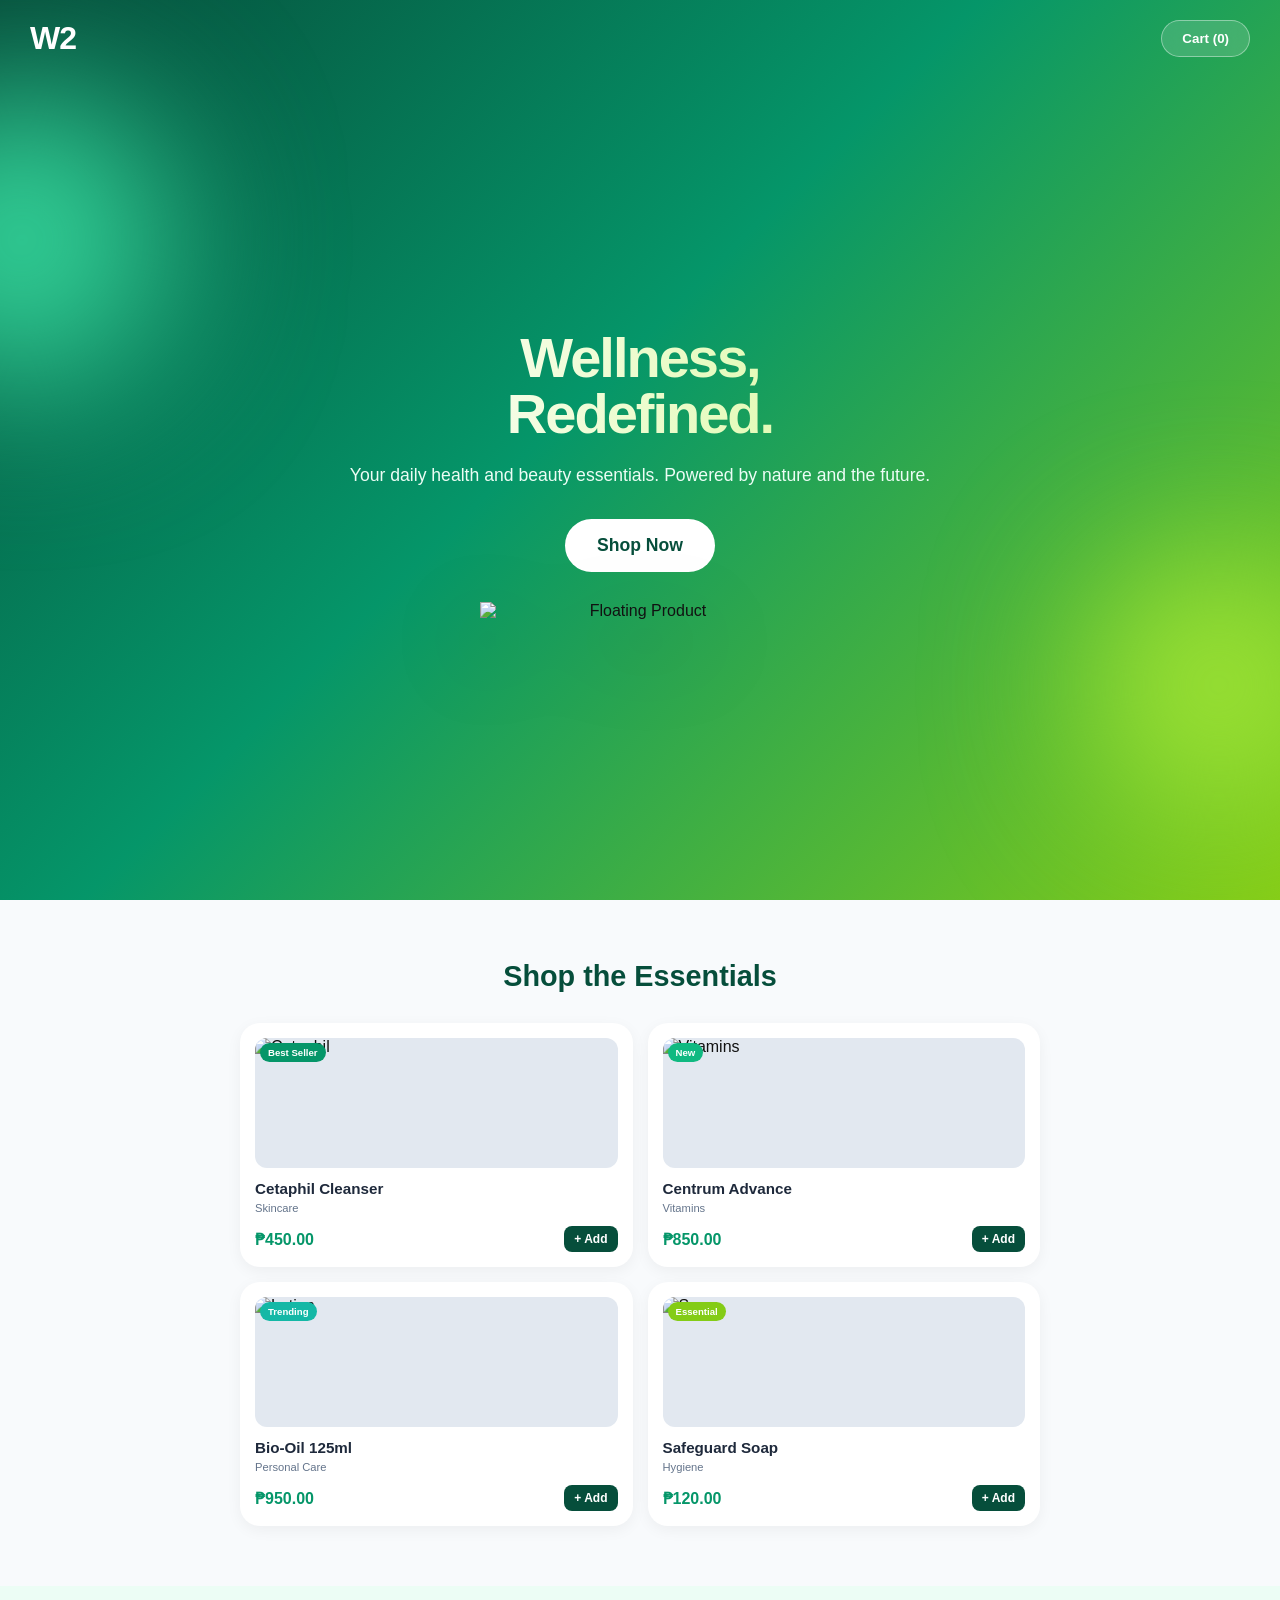
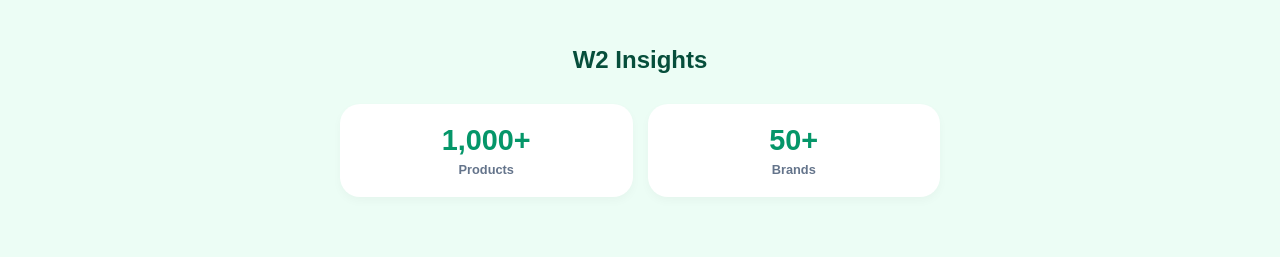
==== commit 2a343885: "Add files via upload" ====
--- a/index.html
+++ b/index.html
@@ -1,1399 +1,125 @@
-
 <!DOCTYPE html>
-<html lang="en">
+<html lang="fil">
 <head>
-<meta charset="UTF-8">
-<meta name="viewport" content="width=device-width, initial-scale=1.0">
-<title>Havenly — Curated Home Essentials</title>
-<style>
-  @import url('https://fonts.googleapis.com/css2?family=Fraunces:opsz,wght@9..144,400;9..144,600;9..144,800&family=Inter:wght@400;500;600;700&display=swap');
-
-  * { margin: 0; padding: 0; box-sizing: border-box; }
-
-  :root {
-    --bg: #f0fdf4;           
-    --surface: #ffffff;      
-    --primary: #10b981;      
-    --primary-dark: #047857; 
-    --primary-light: #d1fae5;
-    --accent: #84cc16;       
-    
-    --forest: #064e3b;       
-    --text: #334155;         
-    --muted: #64748b;        
-    --border: #e2e8f0;       
-    --red: #ef4444;
-    --star: #f59e0b;
-    
-    --shadow-sm: 0 1px 3px rgba(0,0,0,0.05);
-    --shadow-md: 0 10px 25px rgba(6,78,59,0.06);
-    --shadow-lg: 0 20px 40px rgba(6,78,59,0.1);
-    --shadow-pop: 0 4px 6px rgba(0,0,0,0.05), 0 20px 40px rgba(0,0,0,0.1), 0 40px 80px rgba(6,78,59,0.15);
-  }
-
-  body {
-    font-family: 'Inter', sans-serif; line-height: 1.6; color: var(--text);
-    background: var(--bg); scroll-behavior: smooth; scroll-padding-top: 90px; overflow-x: hidden;
-  }
-
-  h1, h2, h3, .serif { font-family: 'Fraunces', Georgia, serif; }
-
-  /* ===== TOP BAR ===== */
-  .topbar { background: var(--forest); color: var(--primary-light); text-align: center; padding: 0.5rem 1rem; font-size: 0.75rem; letter-spacing: 1px; text-transform: uppercase; }
-  .topbar strong { color: var(--accent); }
-
-  /* ===== NAVIGATOR ===== */
-  nav {
-    background: rgba(255, 255, 255, 0.95); backdrop-filter: blur(12px); -webkit-backdrop-filter: blur(12px);
-    padding: 0.9rem 1.2rem; display: flex; justify-content: space-between; align-items: center;
-    position: sticky; top: 0; z-index: 100; border-bottom: 1px solid rgba(16, 185, 129, 0.15);
-    box-shadow: 0 4px 20px rgba(6,78,59,0.04);
-  }
-  .logo { font-family: 'Fraunces', serif; font-size: 1.5rem; font-weight: 800; color: var(--forest); text-decoration: none; letter-spacing: -0.5px; display: flex; align-items: center; gap: 0.35rem; }
-  .logo-dot { color: var(--primary); font-size: 1.8rem; line-height: 0; }
-
-  .nav-links { display: flex; gap: 0.2rem; list-style: none; align-items: center; }
-  .nav-links a { color: var(--text); text-decoration: none; font-size: 0.88rem; font-weight: 600; padding: 0.5rem 0.9rem; border-radius: 100px; transition: all 0.25s; }
-  .nav-links a:hover { background: var(--primary-light); color: var(--forest); }
-  .nav-links a.active { background: var(--primary); color: var(--surface); box-shadow: 0 4px 12px rgba(16,185,129,0.25); }
-
-  .nav-right { display: flex; align-items: center; gap: 0.5rem; }
-
-  .login-btn {
-    background: transparent; color: var(--primary-dark); border: 1.5px solid var(--primary);
-    padding: 0.5rem 1rem; border-radius: 100px; font-size: 0.85rem; font-weight: 700;
-    cursor: pointer; transition: all 0.2s; display: none;
-  }
-  .login-btn:hover { background: var(--primary-light); }
-
-  .icon-btn {
-    background: var(--surface); border: 1.5px solid rgba(16,185,129,0.25); color: var(--primary);
-    width: 42px; height: 42px; border-radius: 50%; cursor: pointer;
-    display: flex; align-items: center; justify-content: center; font-size: 1.1rem;
-    transition: all 0.2s; position: relative;
-    box-shadow: 0 3px 8px rgba(6,78,59,0.05);
-  }
-  .icon-btn:hover { background: var(--primary-light); border-color: var(--primary); transform: translateY(-2px); }
-  .icon-btn:active { transform: translateY(1px); }
-
-  .icon-badge {
-    position: absolute; top: -4px; right: -4px; background: var(--red); color: #fff;
-    font-size: 0.65rem; font-weight: 700; min-width: 18px; height: 18px; border-radius: 50%;
-    display: flex; align-items: center; justify-content: center; padding: 0 4px; border: 2px solid var(--surface);
-  }
-  .icon-badge:empty, .icon-badge[data-count="0"] { display: none; }
-
-  .cart-btn {
-    background: var(--forest); color: var(--surface); border: none; padding: 0.65rem 1.2rem;
-    border-radius: 100px; font-size: 0.9rem; font-weight: 600; cursor: pointer;
-    display: flex; align-items: center; gap: 0.45rem; transition: all 0.25s;
-    box-shadow: 0 4px 14px rgba(6,78,59,0.3);
-  }
-  .cart-btn:hover { background: var(--primary-dark); transform: translateY(-2px); }
-  .cart-btn:active { transform: translateY(1px); }
-  .cart-count { background: var(--accent); color: var(--forest); font-size: 0.72rem; font-weight: 800; min-width: 20px; height: 20px; border-radius: 50%; display: inline-flex; align-items: center; justify-content: center; padding: 0 5px; }
-
-  .hamburger { display: none; background: none; border: none; cursor: pointer; width: 42px; height: 42px; border-radius: 10px; flex-direction: column; justify-content: center; align-items: center; gap: 5px; transition: background 0.2s; }
-  .hamburger:hover { background: var(--primary-light); }
-  .hamburger span { display: block; width: 22px; height: 2px; background: var(--forest); border-radius: 2px; transition: transform 0.3s, opacity 0.3s; }
-  .hamburger.active span:nth-child(1) { transform: translateY(7px) rotate(45deg); }
-  .hamburger.active span:nth-child(2) { opacity: 0; }
-  .hamburger.active span:nth-child(3) { transform: translateY(-7px) rotate(-45deg); }
-
-  /* ===== MOBILE MENU ===== */
-  .mobile-menu {
-    position: fixed; top: 0; right: 0; width: 78%; max-width: 320px; height: 100vh;
-    background: var(--surface); z-index: 250; transform: translateX(100%);
-    transition: transform 0.4s cubic-bezier(0.34, 1.56, 0.64, 1);
-    box-shadow: -20px 0 60px rgba(6,78,59,0.15); padding: 4.5rem 1.5rem 1.5rem;
-    display: flex; flex-direction: column; gap: 0.3rem;
-  }
-  .mobile-menu.active { transform: translateX(0); }
-  .mobile-menu a { color: var(--forest); text-decoration: none; font-size: 1.05rem; font-weight: 600; padding: 0.9rem 1rem; border-radius: 12px; display: flex; align-items: center; gap: 0.8rem; transition: background 0.2s, color 0.2s; font-family: 'Fraunces', serif; }
-  .mobile-menu a:hover, .mobile-menu a.active { background: var(--primary-light); color: var(--primary-dark); }
-  .mobile-menu .menu-icon { font-size: 1.2rem; width: 28px; text-align: center; }
-  .mobile-menu-divider { height: 1px; background: rgba(16,185,129,0.15); margin: 0.8rem 0; }
-  .mobile-menu-footer { margin-top: auto; padding-top: 1rem; border-top: 1px solid rgba(16,185,129,0.15); font-size: 0.75rem; color: var(--muted); text-align: center; letter-spacing: 1px; }
-
-  .mobile-overlay { position: fixed; inset: 0; background: rgba(6,78,59,0.5); backdrop-filter: blur(4px); -webkit-backdrop-filter: blur(4px); opacity: 0; visibility: hidden; transition: opacity 0.3s, visibility 0.3s; z-index: 240; }
-  .mobile-overlay.active { opacity: 1; visibility: visible; }
-
-  /* ===== HERO ===== */
-  .hero { background: linear-gradient(135deg, var(--forest) 0%, #0f766e 100%); color: var(--surface); padding: 4rem 1.5rem 5rem; text-align: center; position: relative; overflow: hidden; }
-  .hero::before { content: ''; position: absolute; top: -50%; right: -20%; width: 500px; height: 500px; background: radial-gradient(circle, rgba(16,185,129,0.25), transparent 70%); border-radius: 50%; }
-  .hero::after { content: ''; position: absolute; bottom: -40%; left: -15%; width: 400px; height: 400px; background: radial-gradient(circle, rgba(132,204,22,0.15), transparent 70%); border-radius: 50%; }
-  .hero-content { position: relative; z-index: 1; max-width: 640px; margin: 0 auto; }
-  .hero-badge { display: inline-block; background: rgba(16,185,129,0.2); color: var(--accent); border: 1px solid rgba(132,204,22,0.4); padding: 0.35rem 1rem; border-radius: 100px; font-size: 0.72rem; letter-spacing: 2px; text-transform: uppercase; margin-bottom: 1.3rem; font-weight: 600; }
-  .hero h1 { font-size: 2.4rem; line-height: 1.15; margin-bottom: 1rem; font-weight: 800; letter-spacing: -1px; text-shadow: 0 2px 10px rgba(0,0,0,0.2); }
-  .hero h1 em { font-style: italic; color: var(--accent); }
-  .hero p { font-size: 1rem; opacity: 0.9; margin-bottom: 1.8rem; max-width: 480px; margin-left: auto; margin-right: auto; }
-  .hero-buttons { display: flex; gap: 0.7rem; justify-content: center; flex-wrap: wrap; }
-  .hero-btn-primary { background: var(--accent); color: var(--forest); padding: 0.85rem 1.8rem; border-radius: 100px; text-decoration: none; font-weight: 800; font-size: 0.9rem; transition: all 0.2s; box-shadow: 0 6px 20px rgba(132,204,22,0.35); }
-  .hero-btn-primary:hover { background: #a3e635; transform: translateY(-3px); }
-  .hero-btn-secondary { background: transparent; color: var(--surface); padding: 0.85rem 1.8rem; border-radius: 100px; text-decoration: none; font-weight: 600; font-size: 0.9rem; border: 1.5px solid rgba(255,255,255,0.3); transition: all 0.2s; }
-  .hero-btn-secondary:hover { background: rgba(255,255,255,0.1); border-color: var(--surface); transform: translateY(-3px); }
-
-  /* ===== TRUST BAR ===== */
-  .trust-bar { background: var(--surface); padding: 1.5rem 1.2rem; display: flex; justify-content: center; gap: 2rem; flex-wrap: wrap; border-bottom: 1px solid var(--border); box-shadow: 0 4px 15px rgba(6,78,59,0.03); position: relative; z-index: 10; }
-  .trust-item { display: flex; align-items: center; gap: 0.6rem; font-size: 0.82rem; color: var(--forest); font-weight: 600; }
-  .trust-item span:first-child { font-size: 1.3rem; }
-
-  /* ===== SECTION ===== */
-  section { padding: 3.5rem 1.2rem; max-width: 1150px; margin: 0 auto; }
-  .section-head { text-align: center; margin-bottom: 2rem; }
-  .section-eyebrow { color: var(--primary); font-size: 0.75rem; letter-spacing: 2px; text-transform: uppercase; font-weight: 800; margin-bottom: 0.5rem; }
-  .section-title { font-size: 2rem; color: var(--forest); line-height: 1.2; font-weight: 800; letter-spacing: -0.5px; }
-  .section-sub { color: var(--muted); font-size: 0.95rem; margin-top: 0.4rem; }
-
-  /* ===== FLASH SALE BANNER ===== */
-  .flash-banner { background: linear-gradient(135deg, var(--primary-dark), var(--forest)); color: #fff; padding: 1.5rem 1.2rem; border-radius: 20px; margin-bottom: 2rem; display: flex; flex-direction: column; gap: 1rem; position: relative; overflow: hidden; box-shadow: 0 10px 30px rgba(6,78,59,0.25); }
-  .flash-banner::before { content: '🌿'; position: absolute; right: -10px; top: -20px; font-size: 8rem; opacity: 0.1; }
-  .flash-banner-content { display: flex; flex-direction: column; gap: 0.8rem; position: relative; z-index: 1; }
-  .flash-banner h3 { font-family: 'Fraunces', serif; font-size: 1.5rem; font-weight: 800; color: var(--surface); }
-  .flash-banner p { font-size: 0.88rem; opacity: 0.9; color: var(--primary-light); }
-  .countdown { display: flex; gap: 0.5rem; align-items: center; }
-  .countdown-box { background: rgba(255,255,255,0.15); backdrop-filter: blur(10px); border-radius: 10px; padding: 0.5rem 0.7rem; text-align: center; min-width: 52px; border: 1px solid rgba(255,255,255,0.2); }
-  .countdown-num { font-family: 'Fraunces', serif; font-size: 1.3rem; font-weight: 800; line-height: 1; color: var(--accent); }
-  .countdown-label { font-size: 0.6rem; text-transform: uppercase; letter-spacing: 1px; opacity: 0.85; margin-top: 0.15rem; }
-  .countdown-sep { font-size: 1.3rem; font-weight: 800; opacity: 0.6; }
-
-  /* ===== CATEGORIES ===== */
-  .category-bar { display: flex; gap: 0.6rem; overflow-x: auto; padding: 0.5rem 0 0.8rem; margin-bottom: 1.2rem; -webkit-overflow-scrolling: touch; justify-content: center; }
-  .category-bar::-webkit-scrollbar { height: 0; }
-  .cat-chip { background: var(--surface); border: 1.5px solid var(--border); color: var(--text); padding: 0.55rem 1.1rem; border-radius: 100px; font-size: 0.85rem; font-weight: 600; cursor: pointer; white-space: nowrap; transition: all 0.25s; }
-  .cat-chip:hover { border-color: var(--primary); color: var(--primary-dark); }
-  .cat-chip.active { background: var(--primary); border-color: var(--primary); color: var(--surface); box-shadow: 0 6px 15px rgba(16,185,129,0.3); transform: translateY(-2px); }
-
-  /* ===== PRODUCT GRID (3D DEPTH) ===== */
-  .products { display: grid; grid-template-columns: repeat(auto-fill, minmax(150px, 1fr)); gap: 1.5rem 1.2rem; padding-bottom: 10px; }
-  .product-wrapper { position: relative; padding: 12px; }
-  
-  .product-wrapper::before {
-    content: '';
-    position: absolute;
-    inset: 0;
-    background: var(--primary); 
-    border-radius: 20px;
-    transition: all 0.3s cubic-bezier(0.34, 1.56, 0.64, 1);
-    box-shadow: 0 4px 10px rgba(16,185,129,0.2);
-  }
-  
-  .product-wrapper:hover::before {
-    transform: translate(6px, 6px);
-    background: var(--primary-dark);
-  }
-
-  .product { 
-    background: var(--surface); 
-    border-radius: 16px; 
-    overflow: hidden; 
-    border: 1px solid rgba(16,185,129,0.1); 
-    transition: all 0.3s cubic-bezier(0.34, 1.56, 0.64, 1); 
-    display: flex; 
-    flex-direction: column; 
-    position: relative; 
-    z-index: 1; 
-    box-shadow: 0 4px 15px rgba(6,78,59,0.05);
-    height: 100%;
-  }
-
-  .product-wrapper:hover .product { 
-    transform: translateY(-4px); 
-    border-color: rgba(16,185,129,0.3);
-  }
-
-  .product-badge { position: absolute; top: 0.7rem; left: 0.7rem; background: var(--forest); color: var(--surface); font-size: 0.6rem; font-weight: 700; padding: 0.25rem 0.6rem; border-radius: 100px; letter-spacing: 0.5px; z-index: 2; text-transform: uppercase; }
-  .product-badge.flash { background: linear-gradient(135deg, var(--primary), var(--primary-dark)); }
-
-  .discount-tag { position: absolute; top: 0.7rem; left: 0.7rem; background: var(--red); color: #fff; font-size: 0.65rem; font-weight: 800; padding: 0.3rem 0.5rem; border-radius: 8px; z-index: 2; }
-  .discount-tag.with-badge { top: 2.2rem; }
-
-  .product-img-wrap { width: 100%; height: 140px; overflow: hidden; background: #f8fafc; cursor: pointer; position: relative; }
-  .product-img { width: 100%; height: 100%; object-fit: cover; display: block; transition: transform 0.5s; }
-  .product-wrapper:hover .product-img { transform: scale(1.08); }
-
-  .wishlist-btn { position: absolute; top: 0.5rem; right: 0.5rem; background: rgba(255,255,255,0.9); border: none; width: 30px; height: 30px; border-radius: 50%; cursor: pointer; display: flex; align-items: center; justify-content: center; font-size: 0.9rem; z-index: 3; transition: all 0.2s; }
-  .wishlist-btn:hover { transform: scale(1.15); background: var(--surface); }
-  .wishlist-btn.active { background: var(--red); }
-  .wishlist-btn.active::after { content: '❤️'; }
-  .wishlist-btn:not(.active)::after { content: '🤍'; }
-
-  .product-info { padding: 0.8rem; display: flex; flex-direction: column; flex: 1; }
-  .product-name { font-family: 'Fraunces', serif; font-size: 0.9rem; font-weight: 700; color: var(--forest); margin-bottom: 0.2rem; line-height: 1.3; cursor: pointer; }
-  .product-name:hover { color: var(--primary); }
-  .product-desc { font-size: 0.7rem; color: var(--muted); margin-bottom: 0.5rem; flex: 1; white-space: nowrap; overflow: hidden; text-overflow: ellipsis; }
-
-  .product-rating { display: flex; align-items: center; gap: 0.25rem; margin-bottom: 0.5rem; font-size: 0.7rem; }
-  .stars-display { display: inline-flex; gap: 1px; color: var(--star); font-size: 0.75rem; letter-spacing: -1px; }
-  .stars-display .empty { color: #cbd5e1; }
-  .rating-count { color: var(--muted); font-size: 0.65rem; }
-
-  .product-bottom { display: flex; align-items: center; justify-content: space-between; gap: 0.5rem; margin-top: auto; }
-  .price-block { display: flex; flex-direction: column; }
-  .product-price { font-size: 1rem; font-weight: 800; color: var(--primary-dark); line-height: 1.2; }
-  .old-price { font-size: 0.7rem; color: var(--muted); text-decoration: line-through; margin-top: 0.1rem; }
-
-  .add-btn { background: var(--forest); color: var(--surface); border: none; width: 32px; height: 32px; border-radius: 50%; font-size: 1rem; cursor: pointer; display: flex; align-items: center; justify-content: center; transition: all 0.2s; flex-shrink: 0; }
-  .add-btn:hover { background: var(--primary); transform: rotate(90deg) scale(1.1); }
-
-  /* ===== FLASH SECTION ===== */
-  .flash-section { background: #dcfce7; color: var(--text); padding: 3.5rem 1.2rem; }
-  .flash-section-inner { max-width: 1150px; margin: 0 auto; }
-  .flash-section .section-title { color: var(--forest); }
-  .flash-section .section-eyebrow { color: var(--primary-dark); }
-  .flash-section .product-wrapper::before { background: var(--primary-dark); }
-  .flash-section .product-wrapper:hover::before { background: var(--forest); }
-
-  /* ===== BEST SELLER SECTION ===== */
-  .bestseller-section { background: var(--surface); padding: 3.5rem 1.2rem; }
-  .bestseller-inner { max-width: 1150px; margin: 0 auto; }
-  .bestseller-section .product-wrapper::before { background: #a7f3d0; }
-  .bestseller-section .product-wrapper:hover::before { background: var(--primary); }
-
-  /* ===== PAYMENT METHODS ===== */
-  .payment-section { background: var(--forest); color: var(--surface); padding: 3rem 1.2rem; text-align: center; }
-  .payment-inner { max-width: 800px; margin: 0 auto; }
-  .payment-section h3 { font-family: 'Fraunces', serif; font-size: 1.5rem; margin-bottom: 1rem; color: var(--accent); }
-  .payment-section p { color: var(--primary-light); margin-bottom: 2rem; font-size: 0.95rem; }
-  .payment-logos { display: flex; justify-content: center; gap: 1rem; flex-wrap: wrap; }
-  .payment-card { background: rgba(255,255,255,0.1); padding: 1rem 1.5rem; border-radius: 12px; border: 1px solid rgba(255,255,255,0.2); font-weight: 700; font-size: 1rem; display: flex; align-items: center; gap: 0.5rem; }
-
-  /* ===== FEEDBACK SECTION ===== */
-  .feedback-section { background: var(--primary-light); padding: 3.5rem 1.2rem; }
-  .feedback-inner { max-width: 600px; margin: 0 auto; background: var(--surface); padding: 2rem; border-radius: 20px; box-shadow: var(--shadow-md); }
-  .feedback-inner h2 { color: var(--forest); text-align: center; margin-bottom: 0.5rem; }
-  .feedback-inner p { text-align: center; color: var(--muted); margin-bottom: 1.5rem; font-size: 0.9rem; }
-  .feedback-form .form-group { margin-bottom: 1rem; }
-  .feedback-form label { display: block; font-weight: 600; font-size: 0.85rem; margin-bottom: 0.4rem; color: var(--forest); }
-  .feedback-form input, .feedback-form textarea, .feedback-form select { width: 100%; padding: 0.8rem; border: 1.5px solid var(--border); border-radius: 10px; font-family: inherit; outline: none; transition: all 0.2s; background: var(--bg); }
-  .feedback-form input:focus, .feedback-form textarea:focus, .feedback-form select:focus { border-color: var(--primary); box-shadow: 0 0 0 3px rgba(16,185,129,0.1); }
-  .feedback-submit { width: 100%; background: var(--primary); color: var(--surface); border: none; padding: 1rem; border-radius: 10px; font-weight: 700; cursor: pointer; transition: all 0.2s; margin-top: 0.5rem; font-size: 1rem; }
-  .feedback-submit:hover { background: var(--primary-dark); transform: translateY(-2px); }
-
-  /* ===== CONTACT (MGA LOGO/ICONS NA LANG) ===== */
-  .contact-section { background: var(--surface); padding: 4rem 1.2rem; }
-  .contact-inner { max-width: 800px; margin: 0 auto; text-align: center; }
-  .contact-icons-row { 
-    display: flex; 
-    justify-content: center; 
-    gap: 1.5rem; 
-    flex-wrap: wrap; 
-    margin-top: 2rem; 
-  }
-  .contact-logo-btn {
-    background: var(--bg);
-    border: 1.5px solid rgba(16,185,129,0.2);
-    width: 70px; height: 70px;
-    border-radius: 50%;
-    display: flex; align-items: center; justify-content: center;
-    font-size: 2rem;
-    cursor: pointer;
-    transition: all 0.3s cubic-bezier(0.34, 1.56, 0.64, 1);
-    box-shadow: 0 4px 10px rgba(6,78,59,0.05);
-  }
-  .contact-logo-btn:hover {
-    transform: translateY(-6px) scale(1.05);
-    background: var(--primary-light);
-    border-color: var(--primary);
-    box-shadow: 0 10px 20px rgba(16,185,129,0.2);
-  }
-  .contact-logo-btn:active {
-    transform: translateY(2px) scale(0.95);
-  }
-
-  /* CONTACT INFO MODAL (Para sa Links) */
-  .contact-info-modal {
-    position: fixed; top: 50%; left: 50%; transform: translate(-50%, -50%) scale(0.85);
-    width: calc(100% - 4rem); max-width: 350px; background: var(--surface);
-    border-radius: 20px; padding: 2rem; z-index: 450;
-    box-shadow: var(--shadow-pop); opacity: 0; visibility: hidden;
-    transition: transform 0.4s cubic-bezier(0.34, 1.56, 0.64, 1), opacity 0.3s, visibility 0.3s;
-    text-align: center;
-  }
-  .contact-info-modal.active {
-    transform: translate(-50%, -50%) scale(1); opacity: 1; visibility: visible;
-  }
-  .contact-info-modal .modal-icon { font-size: 3rem; margin-bottom: 1rem; }
-  .contact-info-modal h3 { font-family: 'Fraunces', serif; color: var(--forest); margin-bottom: 0.5rem; }
-  .contact-info-modal p { color: var(--text); font-size: 1.05rem; font-weight: 600; margin-bottom: 1.5rem; word-break: break-all; }
-  .contact-info-modal a { color: var(--primary); text-decoration: none; font-weight: 700; }
-  .contact-info-modal a:hover { text-decoration: underline; }
-  .contact-info-modal .modal-close-btn {
-    background: var(--primary); color: var(--surface); border: none;
-    padding: 0.8rem 1.5rem; border-radius: 50px; font-weight: 700; cursor: pointer;
-    transition: background 0.2s;
-  }
-  .contact-info-modal .modal-close-btn:hover { background: var(--primary-dark); }
-
-  /* ===== PANELS (CART & WISHLIST) ===== */
-  .panel-overlay { position: fixed; inset: 0; background: rgba(6,78,59,0.6); backdrop-filter: blur(8px); -webkit-backdrop-filter: blur(8px); opacity: 0; visibility: hidden; transition: opacity 0.3s, visibility 0.3s; z-index: 400; }
-  .panel-overlay.active { opacity: 1; visibility: visible; }
-
-  .side-panel { position: fixed; top: 50%; left: 50%; transform: translate(-50%, -50%) scale(0.85); width: calc(100% - 2rem); max-width: 420px; max-height: 85vh; background: var(--surface); z-index: 450; display: flex; flex-direction: column; border-radius: 24px; opacity: 0; visibility: hidden; transition: transform 0.4s cubic-bezier(0.34, 1.56, 0.64, 1), opacity 0.3s, visibility 0.3s; box-shadow: var(--shadow-pop); overflow: hidden; }
-  .side-panel.active { transform: translate(-50%, -50%) scale(1); opacity: 1; visibility: visible; }
-
-  .panel-header { padding: 1.2rem 1.4rem; color: var(--surface); display: flex; justify-content: space-between; align-items: center; flex-shrink: 0; position: relative; z-index: 2; }
-  .cart-header-bg { background: var(--forest); }
-  .wishlist-header-bg { background: var(--primary-dark); }
-  .panel-header h2 { font-size: 1.2rem; font-weight: 600; display: flex; align-items: center; gap: 0.5rem; }
-
-  .close-btn { background: rgba(255,255,255,0.15); border: none; color: var(--surface); width: 34px; height: 34px; border-radius: 50%; font-size: 1rem; cursor: pointer; display: flex; align-items: center; justify-content: center; transition: all 0.2s; }
-  .close-btn:hover { background: rgba(255,255,255,0.3); transform: rotate(90deg) scale(1.05); }
-
-  .panel-items { flex: 1; overflow-y: auto; padding: 1.2rem; background: var(--bg); }
-  .panel-empty { text-align: center; color: var(--muted); padding: 2.5rem 1rem; }
-  .panel-empty-icon { font-size: 3.5rem; margin-bottom: 0.8rem; }
-
-  .panel-item { display: flex; align-items: center; gap: 0.9rem; padding: 0.9rem; margin-bottom: 0.8rem; background: var(--surface); border-radius: 16px; border: 1px solid rgba(16,185,129,0.15); }
-  .panel-item-img { width: 62px; height: 62px; border-radius: 14px; object-fit: cover; background: var(--primary-light); flex-shrink: 0; }
-  .panel-item-info { flex: 1; min-width: 0; }
-  .panel-item-name { font-family: 'Fraunces', serif; font-size: 0.95rem; font-weight: 700; color: var(--forest); white-space: nowrap; overflow: hidden; text-overflow: ellipsis; }
-  .panel-item-price { font-size: 0.85rem; color: var(--primary-dark); font-weight: 800; margin-top: 0.1rem; }
-
-  .qty-controls { display: flex; align-items: center; gap: 0.5rem; margin-top: 0.5rem; }
-  .qty-btn { width: 28px; height: 28px; border-radius: 8px; border: 1px solid rgba(16,185,129,0.4); background: var(--surface); cursor: pointer; font-weight: bold; color: var(--forest); display: flex; align-items: center; justify-content: center; transition: all 0.2s; }
-  .qty-btn:hover { background: var(--primary-light); }
-  .qty-num { font-size: 0.95rem; font-weight: 800; min-width: 20px; text-align: center; color: var(--forest); }
-  
-  .remove-btn { background: var(--surface); border: 1px solid rgba(239,68,68,0.2); color: var(--red); width: 32px; height: 32px; border-radius: 50%; font-size: 0.9rem; cursor: pointer; padding: 0; flex-shrink: 0; display: flex; align-items: center; justify-content: center; transition: all 0.2s; }
-  .remove-btn:hover { background: #fee2e2; transform: scale(1.1) rotate(10deg); }
-
-  .wishlist-add-btn { background: var(--forest); color: var(--surface); border: none; padding: 0.5rem 1rem; border-radius: 8px; font-size: 0.75rem; font-weight: 700; cursor: pointer; margin-top: 0.6rem; display: inline-block; transition: all 0.2s; }
-  .wishlist-add-btn:hover { background: var(--primary); transform: translateY(-2px); }
-
-  .panel-footer { padding: 1.2rem 1.4rem; border-top: 1px solid rgba(16,185,129,0.15); background: var(--surface); flex-shrink: 0; }
-  .panel-total { display: flex; justify-content: space-between; font-size: 1.15rem; font-weight: 800; margin-bottom: 1rem; color: var(--forest); font-family: 'Fraunces', serif; }
-  .checkout-btn { width: 100%; background: var(--primary); color: var(--surface); border: none; padding: 1rem; border-radius: 100px; font-size: 0.95rem; font-weight: 700; cursor: pointer; transition: all 0.2s; box-shadow: 0 6px 18px rgba(16,185,129,0.3); }
-  .checkout-btn:hover { background: var(--primary-dark); transform: translateY(-2px); }
-  .checkout-btn:disabled { background: #cbd5e1; box-shadow: none; cursor: not-allowed; transform: none; }
-
-  /* ===== MODALS (PRODUCT & AUTH) ===== */
-  .product-modal, .auth-modal { position: fixed; top: 50%; left: 50%; transform: translate(-50%, -50%) scale(0.85); width: calc(100% - 2rem); max-width: 720px; max-height: 90vh; background: var(--surface); border-radius: 24px; z-index: 450; opacity: 0; visibility: hidden; transition: transform 0.4s cubic-bezier(0.34, 1.56, 0.64, 1), opacity 0.3s, visibility 0.3s; box-shadow: var(--shadow-pop); overflow: hidden; display: flex; flex-direction: column; }
-  .product-modal.active, .auth-modal.active { transform: translate(-50%, -50%) scale(1); opacity: 1; visibility: visible; }
-  
-  .auth-modal { max-width: 400px; padding: 2rem; }
-  .auth-modal h2 { font-family: 'Fraunces', serif; color: var(--forest); text-align: center; margin-bottom: 1.5rem; }
-  .auth-input { width: 100%; padding: 0.9rem; border: 1.5px solid var(--border); border-radius: 12px; margin-bottom: 1rem; font-family: inherit; outline: none; transition: all 0.2s; background: var(--bg); }
-  .auth-input:focus { border-color: var(--primary); box-shadow: 0 0 0 3px var(--primary-light); }
-  .auth-submit { width: 100%; background: var(--primary); color: var(--surface); border: none; padding: 1rem; border-radius: 12px; font-weight: 700; cursor: pointer; transition: all 0.2s; margin-bottom: 1rem; }
-  .auth-submit:hover { background: var(--primary-dark); }
-  .auth-close { position: absolute; top: 1rem; right: 1rem; background: var(--bg); border: none; width: 32px; height: 32px; border-radius: 50%; cursor: pointer; color: var(--text); }
-
-  .modal-close { position: absolute; top: 1rem; right: 1rem; background: var(--surface); border: none; width: 38px; height: 38px; border-radius: 50%; font-size: 1.1rem; cursor: pointer; display: flex; align-items: center; justify-content: center; z-index: 10; box-shadow: 0 4px 12px rgba(6,78,59,0.15); transition: all 0.2s; color: var(--text); }
-  .modal-close:hover { background: var(--bg); transform: rotate(90deg) scale(1.1); }
-  
-  .modal-body { overflow-y: auto; display: flex; flex-direction: column; }
-  .modal-image-wrap { width: 100%; height: 260px; background: var(--primary-light); overflow: hidden; flex-shrink: 0; }
-  .modal-image { width: 100%; height: 100%; object-fit: cover; display: block; }
-  .modal-info { padding: 1.5rem; background: var(--surface); }
-  .modal-category { display: inline-block; font-size: 0.7rem; color: var(--primary); text-transform: uppercase; letter-spacing: 1.5px; font-weight: 800; margin-bottom: 0.5rem; }
-  .modal-name { font-family: 'Fraunces', serif; font-size: 1.6rem; font-weight: 800; color: var(--forest); line-height: 1.2; margin-bottom: 0.4rem; }
-  .modal-desc { color: var(--muted); font-size: 0.92rem; margin-bottom: 1rem; }
-  .modal-rating-row { display: flex; align-items: center; gap: 0.6rem; padding-bottom: 1rem; margin-bottom: 1rem; border-bottom: 1px solid rgba(16,185,129,0.15); }
-  .modal-stars { color: var(--star); font-size: 1.1rem; letter-spacing: -1px; }
-  .modal-stars .empty { color: #cbd5e1; }
-  .modal-rating-num { font-weight: 800; color: var(--forest); font-size: 1rem; }
-  .modal-rating-count { color: var(--muted); font-size: 0.82rem; }
-  .modal-price-row { display: flex; align-items: baseline; gap: 0.6rem; margin-bottom: 1.2rem; flex-wrap: wrap; }
-  .modal-price { font-family: 'Fraunces', serif; font-size: 1.8rem; font-weight: 800; color: var(--primary-dark); }
-  .modal-old-price { font-size: 1rem; color: var(--muted); text-decoration: line-through; }
-  .modal-discount-badge { background: var(--red); color: #fff; font-size: 0.72rem; font-weight: 800; padding: 0.25rem 0.6rem; border-radius: 8px; }
-  .modal-actions { display: flex; gap: 0.6rem; margin-bottom: 1.5rem; }
-  .modal-add-btn { flex: 1; background: var(--forest); color: var(--surface); border: none; padding: 0.9rem; border-radius: 100px; font-size: 0.92rem; font-weight: 700; cursor: pointer; transition: all 0.2s; }
-  .modal-add-btn:hover { background: var(--primary); transform: translateY(-2px); }
-  
-  .modal-wish-btn { background: var(--surface); border: 1.5px solid rgba(16,185,129,0.3); padding: 0.9rem 1.1rem; border-radius: 100px; font-size: 1.1rem; cursor: pointer; transition: all 0.2s; color: var(--red); }
-  .modal-wish-btn:hover { background: #fee2e2; border-color: var(--red); }
-  .modal-wish-btn.active { background: var(--red); color: #fff; border-color: var(--red); }
-
-  .modal-reviews-title { font-family: 'Fraunces', serif; font-size: 1.1rem; font-weight: 700; color: var(--forest); margin-bottom: 0.8rem; padding-top: 0.8rem; border-top: 1px solid rgba(16,185,129,0.15); }
-  .review-breakdown { display: flex; gap: 1.5rem; margin-bottom: 1.2rem; flex-wrap: wrap; }
-  .review-score-block { text-align: center; flex-shrink: 0; }
-  .review-score-big { font-family: 'Fraunces', serif; font-size: 2.5rem; font-weight: 800; color: var(--forest); line-height: 1; }
-  .review-score-stars { color: var(--star); font-size: 0.9rem; margin: 0.2rem 0; }
-  .review-score-count { font-size: 0.75rem; color: var(--muted); }
-  .review-bars { flex: 1; min-width: 180px; }
-  .review-bar-row { display: flex; align-items: center; gap: 0.5rem; margin-bottom: 0.4rem; font-size: 0.75rem; }
-  .review-bar-label { color: var(--muted); width: 20px; text-align: right; }
-  .review-bar-track { flex: 1; height: 6px; background: var(--primary-light); border-radius: 3px; overflow: hidden; }
-  .review-bar-fill { height: 100%; background: var(--primary); border-radius: 3px; transition: width 0.6s; }
-  .review-bar-count { color: var(--muted); width: 30px; text-align: left; font-size: 0.7rem; }
-  .review-item { padding: 0.8rem 0; border-top: 1px solid rgba(16,185,129,0.1); }
-  .review-header { display: flex; align-items: center; gap: 0.6rem; margin-bottom: 0.3rem; }
-  .review-avatar { width: 32px; height: 32px; border-radius: 50%; background: var(--primary-light); display: flex; align-items: center; justify-content: center; font-weight: 700; color: var(--forest); font-size: 0.8rem; }
-  .review-author { font-size: 0.85rem; font-weight: 700; color: var(--forest); }
-  .review-date { font-size: 0.7rem; color: var(--muted); margin-left: auto; }
-  .review-stars { color: var(--star); font-size: 0.8rem; letter-spacing: 1px; margin-bottom: 0.2rem; }
-  .review-text { font-size: 0.85rem; color: var(--text); line-height: 1.5; }
-
-  /* ===== TOAST & CHAT ===== */
-  .toast { position: fixed; bottom: 2rem; left: 50%; transform: translateX(-50%) translateY(100px); background: var(--forest); color: var(--surface); padding: 0.85rem 1.6rem; border-radius: 100px; font-size: 0.88rem; font-weight: 600; z-index: 600; opacity: 0; transition: transform 0.35s cubic-bezier(0.34,1.56,0.64,1), opacity 0.3s; pointer-events: none; }
-  .toast.show { transform: translateX(-50%) translateY(0); opacity: 1; }
-
-  .reveal { opacity: 0; transform: translateY(30px); transition: opacity 0.7s, transform 0.7s; }
-  .reveal.visible { opacity: 1; transform: translateY(0); }
-
-  .chat-fab { position: fixed; bottom: 2rem; right: 2rem; width: 60px; height: 60px; background: var(--primary); color: var(--surface); border-radius: 50%; display: flex; align-items: center; justify-content: center; font-size: 1.8rem; box-shadow: 0 10px 25px rgba(16,185,129,0.4); cursor: pointer; z-index: 500; transition: all 0.3s; }
-  .chat-fab:hover { transform: scale(1.1) translateY(-5px); background: var(--primary-dark); }
-
-  .chat-window { position: fixed; bottom: 6rem; right: 2rem; width: calc(100% - 4rem); max-width: 350px; height: 500px; max-height: 70vh; background: var(--surface); border-radius: 20px; z-index: 500; display: flex; flex-direction: column; box-shadow: var(--shadow-pop); opacity: 0; visibility: hidden; transform: translateY(20px) scale(0.95); transition: all 0.3s cubic-bezier(0.34, 1.56, 0.64, 1); overflow: hidden; }
-  .chat-window.active { opacity: 1; visibility: visible; transform: translateY(0) scale(1); }
-  .chat-header { background: var(--forest); color: var(--surface); padding: 1rem 1.2rem; display: flex; justify-content: space-between; align-items: center; }
-  .chat-header-info { display: flex; align-items: center; gap: 0.8rem; }
-  .chat-avatar { width: 36px; height: 36px; background: var(--accent); color: var(--forest); border-radius: 50%; display: flex; align-items: center; justify-content: center; font-size: 1.2rem; }
-  .chat-header-text h4 { font-size: 1rem; font-weight: 700; line-height: 1.2; }
-  .chat-header-text p { font-size: 0.75rem; opacity: 0.8; }
-  .chat-close { background: transparent; border: none; color: var(--surface); font-size: 1.2rem; cursor: pointer; }
-  .chat-body { flex: 1; padding: 1rem; overflow-y: auto; background: var(--bg); display: flex; flex-direction: column; gap: 0.8rem; }
-  .chat-msg { display: flex; gap: 0.5rem; max-width: 85%; animation: popIn 0.3s ease-out; }
-  @keyframes popIn { from { opacity: 0; transform: translateY(10px); } to { opacity: 1; transform: translateY(0); } }
-  .chat-msg.bot { align-self: flex-start; }
-  .chat-msg.user { align-self: flex-end; flex-direction: row-reverse; }
-  .msg-bubble { padding: 0.7rem 1rem; border-radius: 16px; font-size: 0.9rem; line-height: 1.4; }
-  .chat-msg.bot .msg-bubble { background: var(--surface); color: var(--text); border-bottom-left-radius: 4px; border: 1px solid var(--border); }
-  .chat-msg.user .msg-bubble { background: var(--primary); color: var(--surface); border-bottom-right-radius: 4px; }
-  .chat-footer { padding: 0.8rem; background: var(--surface); border-top: 1px solid var(--border); display: flex; gap: 0.5rem; }
-  .chat-input { flex: 1; padding: 0.7rem 1rem; border: 1.5px solid var(--border); border-radius: 20px; font-family: inherit; font-size: 0.9rem; outline: none; }
-  .chat-send { background: var(--primary); color: var(--surface); border: none; width: 40px; height: 40px; border-radius: 50%; cursor: pointer; font-size: 1.1rem; display: flex; align-items: center; justify-content: center; }
-
-  /* ===== INIAYOS NA FOOTER ===== */
-  footer { background: var(--forest); color: var(--primary-light); padding: 3rem 1.2rem 1.5rem; }
-  .footer-inner { 
-    max-width: 1100px; 
-    margin: 0 auto; 
-    display: grid; 
-    grid-template-columns: repeat(auto-fit, minmax(200px, 1fr)); 
-    gap: 2rem; 
-    margin-bottom: 2rem; 
-  }
-  .footer-brand .logo { color: var(--surface); font-size: 1.8rem; margin-bottom: 0.8rem; display: block; }
-  .footer-brand p { font-size: 0.9rem; line-height: 1.6; opacity: 0.8; }
-  .footer-col h4 { color: var(--surface); font-size: 1rem; margin-bottom: 1rem; font-weight: 700; letter-spacing: 0.5px; }
-  .footer-col ul { list-style: none; }
-  .footer-col li { margin-bottom: 0.6rem; }
-  .footer-col a { color: var(--primary-light); text-decoration: none; font-size: 0.9rem; transition: color 0.2s; opacity: 0.8; }
-  .footer-col a:hover { color: var(--accent); opacity: 1; }
-  .footer-bottom { border-top: 1px solid rgba(255,255,255,0.1); padding-top: 1.5rem; text-align: center; font-size: 0.85rem; opacity: 0.7; max-width: 1100px; margin: 0 auto; }
-
-  @media (max-width: 768px) {
-    .nav-links { display: none; }
-    .hamburger { display: flex; }
-    .hero h1 { font-size: 2rem; }
-    .icon-btn { width: 38px; height: 38px; font-size: 1rem; }
-    .login-btn { display: none; } 
-    .chat-window { bottom: 0; right: 0; width: 100%; max-width: 100%; height: 100%; max-height: 100%; border-radius: 0; }
-    .chat-fab { bottom: 1.5rem; right: 1.5rem; width: 55px; height: 55px; font-size: 1.5rem; }
-    .product-wrapper { padding: 8px; }
-    .product-img-wrap { height: 120px; }
-    .product-name { font-size: 0.85rem; }
-  }
-  @media (min-width: 700px) {
-    .hero { padding: 5rem 2rem 6rem; }
-    .hero h1 { font-size: 3.2rem; }
-    .products { grid-template-columns: repeat(auto-fill, minmax(200px, 1fr)); }
-    .product-img-wrap { height: 180px; }
-    .section-title { font-size: 2.4rem; }
-    .flash-banner { flex-direction: row; align-items: center; justify-content: space-between; padding: 1.8rem 2rem; }
-    .flash-banner-content { flex-direction: row; align-items: center; gap: 2rem; }
-    .modal-body { flex-direction: row; }
-    .modal-image-wrap { width: 45%; height: auto; }
-    .modal-info { width: 55%; max-height: 85vh; overflow-y: auto; }
-    .login-btn { display: block; }
-  }
-</style>
+  <meta charset="UTF-8">
+  <meta name="viewport" content="width=device-width, initial-scale=1.0">
+  <title>W2 - Future of Wellness</title>
+  <link rel="stylesheet" href="style.css">
 </head>
 <body>
 
-  <div class="topbar">
-    ⚡ FLASH SALE TODAY · Up to <strong>40% OFF</strong> · Free shipping ₱1,500+
-  </div>
-
-  <nav>
-    <a href="#home" class="logo" onclick="setActive('home')">
-      Havenly<span class="logo-dot">.</span>
-    </a>
-    <ul class="nav-links" id="navLinks">
-      <li><a href="#home" class="nav-link" data-section="home">Home</a></li>
-      <li><a href="#flash" class="nav-link" data-section="flash">⚡ Flash Sale</a></li>
-      <li><a href="#bestsellers" class="nav-link" data-section="bestsellers">Bestsellers</a></li>
-      <li><a href="#products" class="nav-link" data-section="products">Shop All</a></li>
-      <li><a href="#contact" class="nav-link" data-section="contact">Contact</a></li>
-    </ul>
-    <div class="nav-right">
-      <button class="login-btn" onclick="openAuthModal()">Log In</button>
-      <button class="icon-btn" onclick="openWishlist()" title="Wishlist">
-        ❤️ <span class="icon-badge" id="wishlistCount" data-count="0"></span>
-      </button>
-      <button class="cart-btn" onclick="openCart()">
-        🛒 <span class="cart-count" id="cartCount">0</span>
-      </button>
-      <button class="hamburger" id="hamburger" onclick="toggleMenu()" aria-label="Menu">
-        <span></span><span></span><span></span>
-      </button>
-    </div>
+  <!-- NAVIGATION -->
+  <nav class="navbar">
+    <div class="logo">W2</div>
+    <button class="btn-glass" id="cartBtn">Cart (0)</button>
   </nav>
 
-  <div class="mobile-overlay" id="mobileOverlay" onclick="closeMenu()"></div>
-  <aside class="mobile-menu" id="mobileMenu">
-    <a href="#home" data-section="home" class="mobile-link"><span class="menu-icon">🏠</span> Home</a>
-    <a href="#flash" data-section="flash" class="mobile-link"><span class="menu-icon">⚡</span> Flash Sale</a>
-    <a href="#bestsellers" data-section="bestsellers" class="mobile-link"><span class="menu-icon">⭐</span> Bestsellers</a>
-    <a href="#products" data-section="products" class="mobile-link"><span class="menu-icon">🛍️</span> Shop All</a>
-    <a href="#feedback" data-section="feedback" class="mobile-link"><span class="menu-icon">💬</span> Feedback</a>
-    <a href="#contact" data-section="contact" class="mobile-link"><span class="menu-icon">📞</span> Contact</a>
-    <div class="mobile-menu-divider"></div>
-    <a href="#" onclick="event.preventDefault(); openAuthModal(); closeMenu();"><span class="menu-icon">👤</span> Log In / Register</a>
-    <a href="#" onclick="event.preventDefault(); openWishlist(); closeMenu();"><span class="menu-icon">❤️</span> Wishlist</a>
-    <a href="#" onclick="event.preventDefault(); openCart(); closeMenu();"><span class="menu-icon">🛒</span> Cart</a>
-    <div class="mobile-menu-footer"><p>HAVENLY · EST. 2025</p></div>
-  </aside>
+  <!-- HERO SECTION -->
+  <header class="hero">
+    <div class="hero-content">
+      <h1>Wellness,<br>Redefined.</h1>
+      <p>Your daily health and beauty essentials. Powered by nature and the future.</p>
+      <button class="btn-primary" onclick="scrollToProducts()">Shop Now</button>
+    </div>
+    
+    <!-- TRANSPARENT FLOATING IMAGE (Pinalitan ang filename) -->
+    <div class="hero-image-container" id="floatingImage">
+      <img src="bote.png" alt="Floating Product">
+    </div>
 
-  <header class="hero" id="home">
-    <div class="hero-content">
-      <div class="hero-badge">✦ Curated Home Essentials</div>
-      <h1>A beautiful home<br><em>starts with Havenly.</em></h1>
-      <p>Hand-picked household products that blend function and design. For people who truly care about their space.</p>
-      <div class="hero-buttons">
-        <a href="#products" class="hero-btn-primary">Shop Collection</a>
-        <a href="#flash" class="hero-btn-secondary">⚡ View Flash Sale</a>
-      </div>
-    </div>
+    <!-- GLOWING CIRCLES -->
+    <div class="glow-circle circle-1"></div>
+    <div class="glow-circle circle-2"></div>
   </header>
 
-  <div class="trust-bar">
-    <div class="trust-item"><span>🚚</span><span>Free Shipping ₱1,500+</span></div>
-    <div class="trust-item"><span>🔄</span><span>30-Day Returns</span></div>
-    <div class="trust-item"><span>✨</span><span>Premium Quality</span></div>
-    <div class="trust-item"><span>💬</span><span>24/7 Support</span></div>
-  </div>
-
-  <section class="flash-section" id="flash">
-    <div class="flash-section-inner">
-      <div class="section-head reveal">
-        <div class="section-eyebrow">— Limited Time Only</div>
-        <h2 class="section-title">⚡ Flash Sale</h2>
-        <p class="section-sub">Hurry, these deals won't last long!</p>
-      </div>
-      <div class="flash-banner reveal">
-        <div class="flash-banner-content">
-          <div>
-            <h3>⚡ Mega Deals · Up to 40% OFF</h3>
-            <p>Sale ends in:</p>
-          </div>
-          <div class="countdown" id="countdown">
-            <div class="countdown-box"><div class="countdown-num" id="cdHours">00</div><div class="countdown-label">Hours</div></div>
-            <div class="countdown-sep">:</div>
-            <div class="countdown-box"><div class="countdown-num" id="cdMins">00</div><div class="countdown-label">Mins</div></div>
-            <div class="countdown-sep">:</div>
-            <div class="countdown-box"><div class="countdown-num" id="cdSecs">00</div><div class="countdown-label">Secs</div></div>
+  <!-- PRODUCT SECTION -->
+  <section class="products" id="products">
+    <h2>Shop the Essentials</h2>
+    
+    <div class="product-grid">
+      
+      <!-- Product 1 -->
+      <div class="product-card">
+        <div class="badge">Best Seller</div>
+        <div class="product-img">
+          <img src="https://images.unsplash.com/photo-1556228578-0d85b1a4d571?q=80&w=500&auto=format&fit=crop" alt="Cetaphil">
+        </div>
+        <div class="product-info">
+          <h3>Cetaphil Cleanser</h3>
+          <p class="category">Skincare</p>
+          <div class="price-row">
+            <span class="price">₱450.00</span>
+            <button class="btn-add" onclick="addToCart('Cetaphil')">+ Add</button>
           </div>
         </div>
       </div>
-      <div class="products" id="flashProducts"></div>
+
+      <!-- Product 2 -->
+      <div class="product-card">
+        <div class="badge" style="background: #10b981;">New</div>
+        <div class="product-img">
+          <img src="https://images.unsplash.com/photo-1584308666744-24d5c474f2ae?q=80&w=500&auto=format&fit=crop" alt="Vitamins">
+        </div>
+        <div class="product-info">
+          <h3>Centrum Advance</h3>
+          <p class="category">Vitamins</p>
+          <div class="price-row">
+            <span class="price">₱850.00</span>
+            <button class="btn-add" onclick="addToCart('Centrum')">+ Add</button>
+          </div>
+        </div>
+      </div>
+
+      <!-- Product 3 -->
+      <div class="product-card">
+        <div class="badge" style="background: #14b8a6;">Trending</div>
+        <div class="product-img">
+          <img src="https://images.unsplash.com/photo-1629198688000-71f23e745b6e?q=80&w=500&auto=format&fit=crop" alt="Lotion">
+        </div>
+        <div class="product-info">
+          <h3>Bio-Oil 125ml</h3>
+          <p class="category">Personal Care</p>
+          <div class="price-row">
+            <span class="price">₱950.00</span>
+            <button class="btn-add" onclick="addToCart('Bio-Oil')">+ Add</button>
+          </div>
+        </div>
+      </div>
+
+      <!-- Product 4 -->
+      <div class="product-card">
+        <div class="badge" style="background: #84cc16;">Essential</div>
+        <div class="product-img">
+          <img src="https://images.unsplash.com/photo-1600857544200-b2f666a9a2ec?q=80&w=500&auto=format&fit=crop" alt="Soap">
+        </div>
+        <div class="product-info">
+          <h3>Safeguard Soap</h3>
+          <p class="category">Hygiene</p>
+          <div class="price-row">
+            <span class="price">₱120.00</span>
+            <button class="btn-add" onclick="addToCart('Safeguard')">+ Add</button>
+          </div>
+        </div>
+      </div>
+
     </div>
   </section>
 
-  <section class="bestseller-section" id="bestsellers">
-    <div class="bestseller-inner">
-      <div class="section-head reveal">
-        <div class="section-eyebrow">— Customer Favorites</div>
-        <h2 class="section-title">⭐ Best Sellers</h2>
-        <p class="section-sub">Loved by hundreds of happy homes</p>
+  <!-- STATS SECTION -->
+  <section class="stats">
+    <h2>W2 Insights</h2>
+    <div class="stats-grid">
+      <div class="stat-box">
+        <h3>1,000+</h3>
+        <p>Products</p>
       </div>
-      <div class="products" id="bestSellerProducts"></div>
-    </div>
-  </section>
-
-  <section id="products">
-    <div class="section-head reveal">
-      <div class="section-eyebrow">— Shop Collection</div>
-      <h2 class="section-title">All Products</h2>
-      <p class="section-sub">Every product, thoughtfully selected.</p>
-    </div>
-    <div class="category-bar reveal" id="categoryBar">
-      <button class="cat-chip active" onclick="filterCategory('all', this)">All</button>
-      <button class="cat-chip" onclick="filterCategory('kitchen', this)">Kitchen</button>
-      <button class="cat-chip" onclick="filterCategory('cleaning', this)">Cleaning</button>
-      <button class="cat-chip" onclick="filterCategory('storage', this)">Storage</button>
-      <button class="cat-chip" onclick="filterCategory('appliance', this)">Appliances</button>
-    </div>
-    <div class="products" id="productList"></div>
-  </section>
-
-  <section class="payment-section reveal">
-    <div class="payment-inner">
-      <h3>Secure Payment Methods</h3>
-      <p>Magbayad nang ligtas at madali gamit ang iyong paboritong paraan.</p>
-      <div class="payment-logos">
-        <div class="payment-card">💙 GCash</div>
-        <div class="payment-card">💚 Maya</div>
-        <div class="payment-card">💳 Credit/Debit Card</div>
-        <div class="payment-card">💵 Cash on Delivery</div>
+      <div class="stat-box">
+        <h3>50+</h3>
+        <p>Brands</p>
       </div>
     </div>
   </section>
 
-  <section class="feedback-section" id="feedback">
-    <div class="feedback-inner reveal">
-      <h2>Customer Feedback</h2>
-      <p>We'd love to hear from you! Leave us a message or review.</p>
-      <form class="feedback-form" onsubmit="event.preventDefault(); showToast('✅ Thank you for your feedback!'); this.reset();">
-        <div class="form-group">
-          <label>Your Name</label>
-          <input type="text" placeholder="Juan Dela Cruz" required>
-        </div>
-        <div class="form-group">
-          <label>Email Address</label>
-          <input type="email" placeholder="juan@email.com" required>
-        </div>
-        <div class="form-group">
-          <label>Rating</label>
-          <select required style="appearance: none;">
-            <option value="" disabled selected>Select a rating</option>
-            <option value="5">⭐⭐⭐⭐⭐ (Excellent)</option>
-            <option value="4">⭐⭐⭐⭐ (Good)</option>
-            <option value="3">⭐⭐⭐ (Average)</option>
-            <option value="2">⭐⭐ (Poor)</option>
-            <option value="1">⭐ (Terrible)</option>
-          </select>
-        </div>
-        <div class="form-group">
-          <label>Your Message / Review</label>
-          <textarea rows="4" placeholder="Tell us about your experience..." required></textarea>
-        </div>
-        <button type="submit" class="feedback-submit">Submit Feedback</button>
-      </form>
-    </div>
-  </section>
-
-  <section class="about-section" id="about">
-    <div class="about-inner">
-      <div class="section-head reveal">
-        <div class="section-eyebrow">— Why Havenly</div>
-        <h2 class="section-title">More than just products</h2>
-        <p class="section-sub">Each item is hand-picked by our team of home enthusiasts</p>
-      </div>
-      <div class="features-grid">
-        <div class="feature reveal"><div class="feature-icon">✦</div><h3>Curated Quality</h3><p>Every product passes through our strict quality check.</p></div>
-        <div class="feature reveal"><div class="feature-icon">🌿</div><h3>Thoughtful Design</h3><p>Where aesthetics meet functionality for the modern home.</p></div>
-        <div class="feature reveal"><div class="feature-icon">📦</div><h3>Careful Packaging</h3><p>Every order is carefully wrapped to arrive in perfect condition.</p></div>
-        <div class="feature reveal"><div class="feature-icon">💚</div><h3>Sustainable Choices</h3><p>We prioritize products that are gentle on the planet.</p></div>
-      </div>
-    </div>
-  </section>
-
-  <!-- BAGONG CONTACT (LOGOS) -->
-  <section class="contact-section" id="contact">
-    <div class="contact-inner">
-      <div class="section-head reveal">
-        <div class="section-eyebrow">— Get in Touch</div>
-        <h2 class="section-title">Contact us</h2>
-        <p class="section-sub">Tap an icon to see the details</p>
-      </div>
-      <div class="contact-icons-row reveal">
-        <button class="contact-logo-btn" onclick="openContactInfo('📱', 'Phone', '+63 912 345 6789', 'tel:+639123456789')" title="Phone">📱</button>
-        <button class="contact-logo-btn" onclick="openContactInfo('✉️', 'Email', 'hello@havenly.ph', 'mailto:hello@havenly.ph')" title="Email">✉️</button>
-        <button class="contact-logo-btn" onclick="openContactInfo('📍', 'Address', '123 Rizal Ave, Manila', null)" title="Address">📍</button>
-        <button class="contact-logo-btn" onclick="openContactInfo('🕐', 'Hours', 'Mon–Sat: 8AM – 8PM', null)" title="Hours">🕐</button>
-        <button class="contact-logo-btn" onclick="openContactInfo('💬', 'Facebook', '/HavenlyPH', 'https://facebook.com')" title="Facebook">💬</button>
-        <button class="contact-logo-btn" onclick="openContactInfo('📸', 'Instagram', '@havenly.ph', 'https://instagram.com')" title="Instagram">📸</button>
-      </div>
-    </div>
-  </section>
-
-  <!-- CONTACT INFO MODAL (Pop-up) -->
-  <div class="panel-overlay" id="contactOverlay" onclick="closeContactInfo()"></div>
-  <div class="contact-info-modal" id="contactInfoModal">
-    <div class="modal-icon" id="ciIcon">📱</div>
-    <h3 id="ciTitle">Phone</h3>
-    <p id="ciValue"></p>
-    <button class="modal-close-btn" onclick="closeContactInfo()">Close</button>
-  </div>
-
-  <!-- CART PANEL -->
-  <div class="panel-overlay" id="cartOverlay" onclick="closeCart()"></div>
-  <aside class="side-panel" id="cartPanel">
-    <div class="panel-header cart-header-bg">
-      <h2>🛒 Your Cart</h2>
-      <button class="close-btn" onclick="closeCart()">✕</button>
-    </div>
-    <div class="panel-items" id="cartItems">
-      <div class="panel-empty"><div class="panel-empty-icon">🛍️</div><p>Your cart is empty</p></div>
-    </div>
-    <div class="panel-footer">
-      <div class="panel-total"><span>Total</span><span id="cartTotal">₱0</span></div>
-      <button class="checkout-btn" id="checkoutBtn" onclick="checkout()" disabled>Checkout</button>
-    </div>
-  </aside>
-
-  <!-- WISHLIST PANEL -->
-  <div class="panel-overlay" id="wishlistOverlay" onclick="closeWishlist()"></div>
-  <aside class="side-panel" id="wishlistPanel">
-    <div class="panel-header wishlist-header-bg">
-      <h2>❤️ Your Wishlist</h2>
-      <button class="close-btn" onclick="closeWishlist()">✕</button>
-    </div>
-    <div class="panel-items" id="wishlistItems">
-      <div class="panel-empty"><div class="panel-empty-icon">🤍</div><p>Your wishlist is empty.</p></div>
-    </div>
-  </aside>
-
-  <!-- PRODUCT MODAL -->
-  <div class="panel-overlay" id="modalOverlay" onclick="closeModal()"></div>
-  <div class="product-modal" id="productModal">
-    <button class="modal-close" onclick="closeModal()">✕</button>
-    <div class="modal-body" id="modalBody"></div>
-  </div>
-
-  <!-- LOG IN MODAL -->
-  <div class="panel-overlay" id="authOverlay" onclick="closeAuthModal()"></div>
-  <div class="auth-modal" id="authModal">
-    <button class="auth-close" onclick="closeAuthModal()">✕</button>
-    <h2>Welcome Back</h2>
-    <form onsubmit="event.preventDefault(); closeAuthModal(); showToast('✅ Logged in successfully!');">
-      <input type="email" class="auth-input" placeholder="Email Address" required>
-      <input type="password" class="auth-input" placeholder="Password" required>
-      <button type="submit" class="auth-submit">Log In</button>
-      <p style="text-align:center; font-size:0.85rem; color:var(--muted);">Wala pang account? <a href="#" style="color:var(--primary); font-weight:600; text-decoration:none;">Register</a></p>
-    </form>
-  </div>
-
-  <div class="toast" id="toast"></div>
-
-  <!-- CHATBOT -->
-  <div class="chat-fab" onclick="toggleChat()">💬</div>
-  <div class="chat-window" id="chatWindow">
-    <div class="chat-header">
-      <div class="chat-header-info">
-        <div class="chat-avatar">🤖</div>
-        <div class="chat-header-text">
-          <h4>Havenly Bot</h4>
-          <p>Online</p>
-        </div>
-      </div>
-      <button class="chat-close" onclick="toggleChat()">✕</button>
-    </div>
-    <div class="chat-body" id="chatBody">
-      <div class="chat-msg bot">
-        <div class="msg-bubble">Kumusta! Ako ang Havenly Assistant. 🤖<br><br>May tanong ka ba tungkol sa shipping, presyo, o sa shop namin? Itype mo lang dito!</div>
-      </div>
-    </div>
-    <div class="chat-footer">
-      <input type="text" class="chat-input" id="chatInput" placeholder="Type your message..." onkeypress="handleChatEnter(event)">
-      <button class="chat-send" onclick="sendChatMessage()">➤</button>
-    </div>
-  </div>
-
-  <footer>
-    <div class="footer-inner">
-      <div class="footer-brand">
-        <div class="logo">Havenly<span class="logo-dot" style="color:var(--accent)">.</span></div>
-        <p>Curated household essentials for people who care about their home.</p>
-      </div>
-      <div class="footer-col">
-        <h4>Shop</h4>
-        <ul>
-          <li><a href="#products">All Products</a></li>
-          <li><a href="#flash">Flash Sale</a></li>
-          <li><a href="#bestsellers">Bestsellers</a></li>
-        </ul>
-      </div>
-      <div class="footer-col">
-        <h4>Company</h4>
-        <ul>
-          <li><a href="#about">About</a></li>
-          <li><a href="#feedback">Feedback</a></li>
-          <li><a href="#contact">Contact</a></li>
-        </ul>
-      </div>
-      <div class="footer-col">
-        <h4>Follow</h4>
-        <ul>
-          <li><a href="https://facebook.com" target="_blank">Facebook</a></li>
-          <li><a href="https://instagram.com" target="_blank">Instagram</a></li>
-          <li><a href="#">TikTok</a></li>
-        </ul>
-      </div>
-    </div>
-    <div class="footer-bottom">
-      <p>&copy; 2025 Havenly. Curated with care. ✦</p>
-    </div>
-  </footer>
-
-<script>
-  const products = [
-    { id: 1, name: 'Non-Stick Frying Pan', desc: '24cm premium coating', price: 599, category: 'kitchen', badge: '',
-      rating: 4.8, reviews: 234, reviewList: [
-        { name: 'Maria C.', rating: 5, date: '2 weeks ago', text: 'Best pan I ever bought. Non-stick works perfectly even after months of use!' },
-        { name: 'Juan D.', rating: 5, date: '1 month ago', text: 'Heavy-duty and premium feel. Worth the price.' }
-      ],
-      img: 'https://images.unsplash.com/photo-1556909212-d5b604d0c90d?w=500&q=80&auto=format&fit=crop' },
-    { id: 2, name: 'Electric Kettle', desc: '1.7L stainless steel', price: 899, oldPrice: 1299, category: 'appliance', badge: 'flash', flash: true,
-      rating: 4.9, reviews: 512, reviewList: [
-        { name: 'Carlo M.', rating: 5, date: '1 week ago', text: 'Boils water super fast. Love the sleek design!' }
-      ],
-      img: 'https://images.unsplash.com/photo-1544787219-7f47ccb76574?w=500&q=80&auto=format&fit=crop' },
-    { id: 3, name: 'Storage Box Set', desc: '3-piece organizer', price: 349, category: 'storage', badge: '',
-      rating: 4.6, reviews: 89, reviewList: [
-        { name: 'Liza P.', rating: 5, date: '2 weeks ago', text: 'Perfect for organizing my closet.' }
-      ],
-      img: 'https://images.unsplash.com/photo-1600585152220-90363fe7e115?w=500&q=80&auto=format&fit=crop' },
-    { id: 4, name: 'LED Desk Lamp', desc: 'Touch control, USB', price: 449, oldPrice: 649, category: 'appliance', badge: 'flash', flash: true,
-      rating: 4.7, reviews: 156, reviewList: [],
-      img: 'https://images.unsplash.com/photo-1507473885765-e6ed057f782c?w=500&q=80&auto=format&fit=crop' },
-    { id: 5, name: 'Broom & Dustpan', desc: 'Soft bristle set', price: 199, category: 'cleaning', badge: '',
-      rating: 4.5, reviews: 67, reviewList: [],
-      img: 'https://images.unsplash.com/photo-1585421514738-01798e348b17?w=500&q=80&auto=format&fit=crop' },
-    { id: 6, name: 'Water Filter Pitcher', desc: '2.5L capacity', price: 749, oldPrice: 999, category: 'kitchen', badge: 'flash', flash: true,
-      rating: 4.8, reviews: 342, reviewList: [],
-      img: 'https://images.unsplash.com/photo-1610824352934-c10d87b700cc?w=500&q=80&auto=format&fit=crop' },
-    { id: 7, name: 'Kitchen Knife Set', desc: '5-piece with block', price: 1299, category: 'kitchen', badge: '',
-      rating: 4.9, reviews: 487, reviewList: [],
-      img: 'https://images.unsplash.com/photo-1593618998160-e34014e67546?w=500&q=80&auto=format&fit=crop' },
-    { id: 8, name: 'Laundry Basket', desc: 'Foldable, 40L', price: 299, category: 'storage', badge: '',
-      rating: 4.4, reviews: 78, reviewList: [],
-      img: 'https://images.unsplash.com/photo-1626806787461-102c1bfaaea1?w=500&q=80&auto=format&fit=crop' },
-    { id: 9, name: 'Wall Clock', desc: 'Silent sweep, 12 inch', price: 399, oldPrice: 599, category: 'appliance', badge: 'flash', flash: true,
-      rating: 4.6, reviews: 123, reviewList: [],
-      img: 'https://images.unsplash.com/photo-1563861826100-9cb868fdbe1c?w=500&q=80&auto=format&fit=crop' },
-    { id: 10, name: 'Rice Cooker', desc: '1.8L non-stick', price: 1099, category: 'kitchen', badge: '',
-      rating: 4.8, reviews: 298, reviewList: [],
-      img: 'https://images.unsplash.com/photo-1512058564366-18510be2db19?w=500&q=80&auto=format&fit=crop' },
-    { id: 11, name: 'Dish Rack', desc: '2-tier stainless', price: 549, category: 'kitchen', badge: '',
-      rating: 4.7, reviews: 187, reviewList: [],
-      img: 'https://images.unsplash.com/photo-1584346133934-a3afd2a33c4c?w=500&q=80&auto=format&fit=crop' },
-    { id: 12, name: 'Air Freshener', desc: 'Lavender, 300ml', price: 149, oldPrice: 249, category: 'cleaning', badge: 'flash', flash: true,
-      rating: 4.5, reviews: 156, reviewList: [],
-      img: 'https://images.unsplash.com/photo-1585771724684-38269d6639fd?w=500&q=80&auto=format&fit=crop' }
-  ];
-
-  const bestSellers = [...products].sort((a, b) => b.reviews - a.reviews).slice(0, 4);
-  const flashProducts = products.filter(p => p.flash);
-
-  let cart = [];
-  let wishlist = JSON.parse(localStorage.getItem('havenlyWishlist') || '[]');
-  let currentCategory = 'all';
-
-  function renderStars(rating, size = '0.75rem') {
-    let stars = '';
-    for (let i = 1; i <= 5; i++) {
-      if (i <= Math.floor(rating)) stars += '★';
-      else if (i === Math.ceil(rating) && rating % 1 >= 0.3) stars += '★';
-      else stars += '<span class="empty">★</span>';
-    }
-    return `<span class="stars-display" style="font-size:${size}">${stars}</span>`;
-  }
-
-  function productCard(p) {
-    const discount = p.oldPrice ? Math.round((1 - p.price / p.oldPrice) * 100) : 0;
-    const inWishlist = wishlist.includes(p.id);
-    return `
-      <div class="product-wrapper">
-        <div class="product">
-          ${p.badge === 'flash' ? '<span class="product-badge flash">⚡ Flash</span>' : ''}
-          ${discount > 0 ? `<span class="discount-tag ${p.badge === 'flash' ? 'with-badge' : ''}">-${discount}%</span>` : ''}
-          <button class="wishlist-btn ${inWishlist ? 'active' : ''}" onclick="event.stopPropagation(); toggleWishlist(${p.id})" title="${inWishlist ? 'Remove from wishlist' : 'Add to wishlist'}"></button>
-          <div class="product-img-wrap" onclick="openModal(${p.id})">
-            <img class="product-img" src="${p.img}" alt="${p.name}" loading="lazy"
-                 onerror="this.style.display='none';this.parentElement.innerHTML='<div style=\\'display:flex;align-items:center;justify-content:center;height:100%;font-size:2rem;\\'>📦</div>'">
-          </div>
-          <div class="product-info">
-            <div class="product-name" onclick="openModal(${p.id})">${p.name}</div>
-            <div class="product-desc">${p.desc}</div>
-            <div class="product-rating">
-              ${renderStars(p.rating)}
-              <span class="rating-count">${p.rating} (${p.reviews})</span>
-            </div>
-            <div class="product-bottom">
-              <div class="price-block">
-                <div class="product-price">₱${p.price.toLocaleString()}</div>
-                ${p.oldPrice ? `<div class="old-price">₱${p.oldPrice.toLocaleString()}</div>` : ''}
-              </div>
-              <button class="add-btn" onclick="event.stopPropagation(); addToCart(${p.id})" title="Add to cart">+</button>
-            </div>
-          </div>
-        </div>
-      </div>
-    `;
-  }
-
-  function renderProducts() {
-    const list = document.getElementById('productList');
-    const filtered = currentCategory === 'all' ? products : products.filter(p => p.category === currentCategory);
-    list.innerHTML = filtered.map(productCard).join('');
-    observeNew(list);
-  }
-
-  function renderFlash() {
-    const el = document.getElementById('flashProducts');
-    el.innerHTML = flashProducts.map(productCard).join('');
-    observeNew(el);
-  }
-
-  function renderBestsellers() {
-    const el = document.getElementById('bestSellerProducts');
-    el.innerHTML = bestSellers.map(productCard).join('');
-    observeNew(el);
-  }
-
-  function renderWishlistPanel() {
-    const el = document.getElementById('wishlistItems');
-    const items = products.filter(p => wishlist.includes(p.id));
-
-    if (items.length === 0) {
-      el.innerHTML = `<div class="panel-empty"><div class="panel-empty-icon">🤍</div><p>Your wishlist is empty.</p></div>`;
-    } else {
-      el.innerHTML = items.map(item => `
-        <div class="panel-item">
-          <img class="panel-item-img" src="${item.img}" alt="${item.name}" onerror="this.style.display='none'">
-          <div class="panel-item-info">
-            <div class="panel-item-name">${item.name}</div>
-            <div class="panel-item-price">₱${item.price.toLocaleString()}</div>
-            <button class="wishlist-add-btn" onclick="addToCart(${item.id}); showToast('Added to cart');">+ Add to Cart</button>
-          </div>
-          <button class="remove-btn" onclick="toggleWishlist(${item.id})">✕</button>
-        </div>
-      `).join('');
-    }
-
-    const badge = document.getElementById('wishlistCount');
-    badge.textContent = wishlist.length;
-    badge.setAttribute('data-count', wishlist.length);
-  }
-
-  function refreshAll() {
-    renderFlash();
-    renderBestsellers();
-    renderProducts();
-    renderWishlistPanel();
-  }
-
-  function observeNew(parent) {
-    parent.querySelectorAll('.product-wrapper').forEach(el => {
-      el.classList.add('reveal');
-      observer.observe(el);
-    });
-  }
-
-  function toggleWishlist(id) {
-    const idx = wishlist.indexOf(id);
-    const product = products.find(p => p.id === id);
-    if (idx > -1) {
-      wishlist.splice(idx, 1);
-      showToast(`🤍 Removed from wishlist`);
-    } else {
-      wishlist.push(id);
-      showToast(`❤️ ${product.name} saved`);
-    }
-    localStorage.setItem('havenlyWishlist', JSON.stringify(wishlist));
-    refreshAll(); 
-    if(document.getElementById('productModal').classList.contains('active')) {
-        const isWish = wishlist.includes(id);
-        const btn = document.querySelector('.modal-wish-btn');
-        if(btn) {
-            btn.classList.toggle('active', isWish);
-            btn.innerHTML = isWish ? '❤️' : '🤍';
-        }
-    }
-  }
-
-  function openWishlist() {
-    document.getElementById('wishlistOverlay').classList.add('active');
-    document.getElementById('wishlistPanel').classList.add('active');
-    document.body.style.overflow = 'hidden';
-  }
-  function closeWishlist() {
-    document.getElementById('wishlistOverlay').classList.remove('active');
-    document.getElementById('wishlistPanel').classList.remove('active');
-    if(!document.getElementById('modalOverlay').classList.contains('active') && !document.getElementById('cartPanel').classList.contains('active')) {
-        document.body.style.overflow = '';
-    }
-  }
-
-  function openModal(id) {
-    const p = products.find(x => x.id === id);
-    if (!p) return;
-
-    const discount = p.oldPrice ? Math.round((1 - p.price / p.oldPrice) * 100) : 0;
-    const inWishlist = wishlist.includes(p.id);
-
-    const ratingDist = { 5: 0, 4: 0, 3: 0, 2: 0, 1: 0 };
-    const total = p.reviews;
-    ratingDist[5] = Math.round(total * (p.rating >= 4.7 ? 0.75 : 0.55));
-    ratingDist[4] = Math.round(total * (p.rating >= 4.7 ? 0.18 : 0.3));
-    ratingDist[3] = Math.round(total * 0.08);
-    ratingDist[2] = Math.round(total * 0.03);
-    ratingDist[1] = total - ratingDist[5] - ratingDist[4] - ratingDist[3] - ratingDist[2];
-
-    const reviewList = p.reviewList || [];
-    const reviewsHTML = reviewList.map(r => `
-      <div class="review-item">
-        <div class="review-header">
-          <div class="review-avatar">${r.name.split(' ').map(n => n[0]).join('').slice(0,2)}</div>
-          <div class="review-author">${r.name}</div>
-          <div class="review-date">${r.date}</div>
-        </div>
-        <div class="review-stars">${'★'.repeat(r.rating)}${'☆'.repeat(5 - r.rating)}</div>
-        <div class="review-text">${r.text}</div>
-      </div>
-    `).join('');
-
-    const barsHTML = [5,4,3,2,1].map(n => {
-      const pct = total > 0 ? Math.round((ratingDist[n] / total) * 100) : 0;
-      return `
-        <div class="review-bar-row">
-          <div class="review-bar-label">${n}★</div>
-          <div class="review-bar-track"><div class="review-bar-fill" style="width:${pct}%"></div></div>
-          <div class="review-bar-count">${ratingDist[n]}</div>
-        </div>
-      `;
-    }).join('');
-
-    document.getElementById('modalBody').innerHTML = `
-      <div class="modal-image-wrap">
-        <img class="modal-image" src="${p.img}" alt="${p.name}"
-             onerror="this.style.display='none';this.parentElement.innerHTML='<div style=\\'display:flex;align-items:center;justify-content:center;height:100%;font-size:5rem;\\'>📦</div>'">
-      </div>
-      <div class="modal-info">
-        <div class="modal-category">${p.category}</div>
-        <h2 class="modal-name">${p.name}</h2>
-        <p class="modal-desc">${p.desc}</p>
-        <div class="modal-rating-row">
-          ${renderStars(p.rating, '1rem')}
-          <span class="modal-rating-num">${p.rating}</span>
-          <span class="modal-rating-count">(${p.reviews} reviews)</span>
-        </div>
-        <div class="modal-price-row">
-          <div class="modal-price">₱${p.price.toLocaleString()}</div>
-          ${p.oldPrice ? `<div class="modal-old-price">₱${p.oldPrice.toLocaleString()}</div>` : ''}
-          ${discount > 0 ? `<span class="modal-discount-badge">-${discount}% OFF</span>` : ''}
-        </div>
-        <div class="modal-actions">
-          <button class="modal-add-btn" onclick="addToCart(${p.id}); closeModal();">🛒 Add to Cart</button>
-          <button class="modal-wish-btn ${inWishlist ? 'active' : ''}" onclick="toggleWishlist(${p.id})" title="Wishlist">
-            ${inWishlist ? '❤️' : '🤍'}
-          </button>
-        </div>
-        <div class="modal-reviews-title">Customer Reviews</div>
-        <div class="review-breakdown">
-          <div class="review-score-block">
-            <div class="review-score-big">${p.rating}</div>
-            <div class="review-score-stars">${renderStars(p.rating, '0.9rem')}</div>
-            <div class="review-score-count">${p.reviews} reviews</div>
-          </div>
-          <div class="review-bars">${barsHTML}</div>
-        </div>
-        ${reviewsHTML}
-      </div>
-    `;
-
-    document.getElementById('modalOverlay').classList.add('active');
-    document.getElementById('productModal').classList.add('active');
-    document.body.style.overflow = 'hidden';
-  }
-
-  function closeModal() {
-    document.getElementById('modalOverlay').classList.remove('active');
-    document.getElementById('productModal').classList.remove('active');
-    if(!document.getElementById('cartPanel').classList.contains('active') && !document.getElementById('wishlistPanel').classList.contains('active')) {
-        document.body.style.overflow = '';
-    }
-  }
-
-  function filterCategory(cat, btn) {
-    currentCategory = cat;
-    document.querySelectorAll('.cat-chip').forEach(c => c.classList.remove('active'));
-    btn.classList.add('active');
-    renderProducts();
-  }
-
-  function addToCart(id) {
-    const product = products.find(p => p.id === id);
-    const existing = cart.find(item => item.id === id);
-    if (existing) existing.qty++;
-    else cart.push({ ...product, qty: 1 });
-    updateCart();
-    showToast(`✦ ${product.name} added to cart`);
-  }
-
-  function updateCart() {
-    const countEl = document.getElementById('cartCount');
-    const itemsEl = document.getElementById('cartItems');
-    const totalEl = document.getElementById('cartTotal');
-    const checkoutBtn = document.getElementById('checkoutBtn');
-
-    const totalQty = cart.reduce((sum, item) => sum + item.qty, 0);
-    countEl.textContent = totalQty;
-
-    if (cart.length === 0) {
-      itemsEl.innerHTML = `<div class="panel-empty"><div class="panel-empty-icon">🛍️</div><p>Your cart is empty</p></div>`;
-      totalEl.textContent = '₱0';
-      checkoutBtn.disabled = true;
-      return;
-    }
-
-    itemsEl.innerHTML = cart.map(item => `
-      <div class="panel-item">
-        <img class="panel-item-img" src="${item.img}" alt="${item.name}" onerror="this.style.display='none'">
-        <div class="panel-item-info">
-          <div class="panel-item-name">${item.name}</div>
-          <div class="panel-item-price">₱${(item.price * item.qty).toLocaleString()}</div>
-          <div class="qty-controls">
-            <button class="qty-btn" onclick="changeQty(${item.id}, -1)">−</button>
-            <span class="qty-num">${item.qty}</span>
-            <button class="qty-btn" onclick="changeQty(${item.id}, 1)">+</button>
-          </div>
-        </div>
-        <button class="remove-btn" onclick="removeItem(${item.id})">✕</button>
-      </div>
-    `).join('');
-
-    const total = cart.reduce((sum, item) => sum + item.price * item.qty, 0);
-    totalEl.textContent = `₱${total.toLocaleString()}`;
-    checkoutBtn.disabled = false;
-  }
-
-  function changeQty(id, delta) {
-    const item = cart.find(i => i.id === id);
-    if (!item) return;
-    item.qty += delta;
-    if (item.qty <= 0) cart = cart.filter(i => i.id !== id);
-    updateCart();
-  }
-
-  function removeItem(id) {
-    cart = cart.filter(i => i.id !== id);
-    updateCart();
-  }
-
-  function openCart() {
-    document.getElementById('cartOverlay').classList.add('active');
-    document.getElementById('cartPanel').classList.add('active');
-    document.body.style.overflow = 'hidden';
-  }
-  function closeCart() {
-    document.getElementById('cartOverlay').classList.remove('active');
-    document.getElementById('cartPanel').classList.remove('active');
-    if(!document.getElementById('modalOverlay').classList.contains('active') && !document.getElementById('wishlistPanel').classList.contains('active')) {
-        document.body.style.overflow = '';
-    }
-  }
-
-  // ===== CONTACT LOGO POP-UP LOGIC =====
-  function openContactInfo(icon, title, value, link) {
-    document.getElementById('ciIcon').textContent = icon;
-    document.getElementById('ciTitle').textContent = title;
-    
-    const valEl = document.getElementById('ciValue');
-    if (link) {
-      // Kung may link (tulad ng email, phone, o facebook), gawing clickable
-      let href = link;
-      if (title === 'Facebook') href = link; // Gagamitin yung buong link
-      valEl.innerHTML = `<a href="${href}" target="_blank" rel="noopener">${value}</a>`;
-    } else {
-      // Kung address o hours lang, text lang
-      valEl.textContent = value;
-    }
-
-    document.getElementById('contactOverlay').classList.add('active');
-    document.getElementById('contactInfoModal').classList.add('active');
-    document.body.style.overflow = 'hidden';
-  }
-
-  function closeContactInfo() {
-    document.getElementById('contactOverlay').classList.remove('active');
-    document.getElementById('contactInfoModal').classList.remove('active');
-    document.body.style.overflow = '';
-  }
-
-  function openAuthModal() {
-    document.getElementById('authOverlay').classList.add('active');
-    document.getElementById('authModal').classList.add('active');
-    document.body.style.overflow = 'hidden';
-  }
-  function closeAuthModal() {
-    document.getElementById('authOverlay').classList.remove('active');
-    document.getElementById('authModal').classList.remove('active');
-    document.body.style.overflow = '';
-  }
-
-  function toggleMenu() {
-    document.getElementById('mobileMenu').classList.toggle('active');
-    document.getElementById('mobileOverlay').classList.toggle('active');
-    document.getElementById('hamburger').classList.toggle('active');
-  }
-  function closeMenu() {
-    document.getElementById('mobileMenu').classList.remove('active');
-    document.getElementById('mobileOverlay').classList.remove('active');
-    document.getElementById('hamburger').classList.remove('active');
-  }
-
-  function setActive(section) {
-    document.querySelectorAll('.nav-link').forEach(link => {
-      link.classList.toggle('active', link.dataset.section === section);
-    });
-    document.querySelectorAll('.mobile-link').forEach(link => {
-      link.classList.toggle('active', link.dataset.section === section);
-    });
-  }
-
-  function handleScroll() {
-    const sections = ['home', 'flash', 'bestsellers', 'products', 'feedback', 'contact'];
-    const scrollPos = window.scrollY + 140;
-    for (let i = sections.length - 1; i >= 0; i--) {
-      const el = document.getElementById(sections[i]);
-      if (el && el.offsetTop <= scrollPos) {
-        setActive(sections[i]);
-        break;
-      }
-    }
-  }
-
-  function checkout() {
-    if (cart.length === 0) return;
-    const total = cart.reduce((sum, item) => sum + item.price * item.qty, 0);
-    alert(`✦ Order Confirmed\n\nTotal: ₱${total.toLocaleString()}\n\nThank you for shopping with Havenly! 🛍️`);
-    cart = [];
-    updateCart();
-    closeCart();
-  }
-
-  let toastTimer;
-  function showToast(message) {
-    const toast = document.getElementById('toast');
-    toast.textContent = message;
-    toast.classList.add('show');
-    clearTimeout(toastTimer);
-    toastTimer = setTimeout(() => toast.classList.remove('show'), 2200);
-  }
-
-  function startCountdown() {
-    const endTime = new Date().getTime() + (24 * 60 * 60 * 1000);
-    function update() {
-      const now = new Date().getTime();
-      const diff = endTime - now;
-      if (diff <= 0) {
-        document.getElementById('countdown').innerHTML = '<div style="font-weight:700;">Sale ended!</div>';
-        return;
-      }
-      const h = Math.floor(diff / (1000 * 60 * 60));
-      const m = Math.floor((diff % (1000 * 60 * 60)) / (1000 * 60));
-      const s = Math.floor((diff % (1000 * 60)) / 1000);
-      document.getElementById('cdHours').textContent = String(h).padStart(2, '0');
-      document.getElementById('cdMins').textContent = String(m).padStart(2, '0');
-      document.getElementById('cdSecs').textContent = String(s).padStart(2, '0');
-    }
-    update();
-    setInterval(update, 1000);
-  }
-
-  const observer = new IntersectionObserver((entries) => {
-    entries.forEach(entry => {
-      if (entry.isIntersecting) {
-        entry.target.classList.add('visible');
-        observer.unobserve(entry.target);
-      }
-    });
-  }, { threshold: 0.1 });
-
-  document.querySelectorAll('.reveal').forEach(el => observer.observe(el));
-
-  document.querySelectorAll('a[href^="#"]').forEach(link => {
-    link.addEventListener('click', function(e) {
-      const targetId = this.getAttribute('href');
-      if (targetId === '#') return;
-      const target = document.querySelector(targetId);
-      if (target) {
-        e.preventDefault();
-        target.scrollIntoView({ behavior: 'smooth' });
-        closeMenu();
-      }
-    });
-  });
-
-  document.addEventListener('keydown', function(e) {
-    if (e.key === 'Escape') {
-      closeModal();
-      closeCart();
-      closeWishlist();
-      closeAuthModal();
-      closeContactInfo();
-      closeMenu();
-    }
-  });
-
-  const chatWindow = document.getElementById('chatWindow');
-  const chatBody = document.getElementById('chatBody');
-  const chatInput = document.getElementById('chatInput');
-
-  function toggleChat() {
-    chatWindow.classList.toggle('active');
-    if (chatWindow.classList.contains('active')) {
-      setTimeout(() => chatInput.focus(), 300);
-    }
-  }
-
-  function handleChatEnter(e) {
-    if (e.key === 'Enter') {
-      sendChatMessage();
-    }
-  }
-
-  function sendChatMessage() {
-    const text = chatInput.value.trim();
-    if (!text) return;
-    appendMessage('user', text);
-    chatInput.value = '';
-    const typingId = 'typing-' + Date.now();
-    chatBody.innerHTML += `
-      <div class="chat-msg bot" id="${typingId}">
-        <div class="typing-indicator">
-          <div class="typing-dot"></div><div class="typing-dot"></div><div class="typing-dot"></div>
-        </div>
-      </div>`;
-    chatBody.scrollTop = chatBody.scrollHeight;
-    setTimeout(() => {
-      document.getElementById(typingId)?.remove();
-      const reply = getBotReply(text);
-      appendMessage('bot', reply);
-    }, 1000);
-  }
-
-  function appendMessage(sender, text) {
-    const msgDiv = document.createElement('div');
-    msgDiv.className = `chat-msg ${sender}`;
-    msgDiv.innerHTML = `<div class="msg-bubble">${text}</div>`;
-    chatBody.appendChild(msgDiv);
-    chatBody.scrollTop = chatBody.scrollHeight;
-  }
-
-  function getBotReply(input) {
-    const text = input.toLowerCase();
-    if (text.match(/\b(hi|hello|hey|kumusta|kamusta|good morning|good afternoon)\b/)) {
-      return "Kumusta! 👋 Ako si Havenly Assistant. Paano kita matutulungan ngayon? Pwede kang magtanong tungkol sa shipping, presyo, o mga products.";
-    }
-    if (text.match(/\b(shipping|delivery|deliver|padala|tagal|how long|free)\b/)) {
-      return "🚚 **Shipping Info:**<br>• Libre ang shipping sa orders na ₱1,500 pataas!<br>• Karaniwang 1-3 days ang delivery sa Metro Manila, at 3-5 days sa probinsya.<br>• Maaari mong i-track ang order mo via email.";
-    }
-    if (text.match(/\b(payment|bayad|gcash|maya|card|credit|bank|paypal|cod)\b/)) {
-      return "💳 **Payment Options:**<br>Tumatanggap kami ng GCash, Maya, Credit/Debit Cards (Visa/Mastercard), at Cash on Delivery (COD) para sa mga order na taga-Metro Manila.";
-    }
-    if (text.match(/\b(legit|scam|trust|safe|totoong|peke)\b/)) {
-      return "✅ **100% Legit at Secure!**<br>Ligtas ang iyong payment information. Kami ay isang curated home essentials shop na nagbebenta lamang ng quality products.";
-    }
-    if (text.match(/\b(price|magkano|presyo|how much|cost|mahal|mura)\b/)) {
-      return "💰 Ang aming mga produkto ay nagsisimula sa ₱149 hanggang ₱1,299. Pwede mong i-scroll pababa sa 'All Products' section para makita ang buong listahan at presyo.";
-    }
-    return "Pasensya na, hindi ko masyadong naintindihan. 🤖 Pero pwede mo akong tanungin tungkol sa: <br>• Shipping & Delivery<br>• Payment Methods<br>• Returns & Refunds<br>• Presyo ng Products<br>• Contact Info";
-  }
-
-  window.addEventListener('scroll', handleScroll);
-  refreshAll();
-  updateCart();
-  setActive('home');
-  startCountdown();
-
-</script>
-
+  <script src="script.js"></script>
 </body>
-</html>
+</html>
--- a/style.css
+++ b/style.css
@@ -0,0 +1,287 @@
+/* --- MGA PANGUNAHING SETTINGS --- */
+* {
+  margin: 0;
+  padding: 0;
+  box-sizing: border-box;
+  font-family: 'Segoe UI', Tahoma, Geneva, Verdana, sans-serif;
+}
+
+body {
+  background-color: #f8f9fa;
+  color: #111;
+  overflow-x: hidden; 
+}
+
+/* --- NAVIGATION --- */
+.navbar {
+  position: absolute; 
+  top: 0;
+  left: 0;
+  width: 100%;
+  padding: 20px 30px;
+  display: flex;
+  justify-content: space-between;
+  align-items: center;
+  z-index: 10;
+}
+
+.logo {
+  font-size: 2rem;
+  font-weight: 900;
+  color: white;
+  letter-spacing: -1px;
+}
+
+.btn-glass {
+  background: rgba(255, 255, 255, 0.15);
+  border: 1px solid rgba(255, 255, 255, 0.4);
+  color: white;
+  padding: 10px 20px;
+  border-radius: 30px;
+  backdrop-filter: blur(10px);
+  font-weight: bold;
+  cursor: pointer;
+}
+
+/* --- HERO SECTION (GREEN PALETTE) --- */
+.hero {
+  position: relative;
+  background: linear-gradient(135deg, #064e3b 0%, #059669 45%, #84cc16 100%);
+  min-height: 100vh;
+  display: flex;
+  flex-direction: column;
+  justify-content: center;
+  align-items: center;
+  text-align: center;
+  padding: 100px 20px 50px 20px;
+  overflow: hidden; 
+}
+
+.hero-content {
+  position: relative;
+  z-index: 2; 
+  max-width: 600px;
+}
+
+.hero-content h1 {
+  font-size: 3.5rem;
+  line-height: 1;
+  font-weight: 900;
+  color: white;
+  letter-spacing: -2px;
+  margin-bottom: 20px;
+  background: linear-gradient(to right, #ffffff, #d9f99d);
+  -webkit-background-clip: text;
+  -webkit-text-fill-color: transparent;
+}
+
+.hero-content p {
+  font-size: 1.1rem;
+  color: #ecfdf5;
+  margin-bottom: 30px;
+  line-height: 1.5;
+}
+
+.btn-primary {
+  background: white;
+  color: #064e3b;
+  border: none;
+  padding: 16px 32px;
+  border-radius: 30px;
+  font-size: 1.1rem;
+  font-weight: bold;
+  cursor: pointer;
+  transition: transform 0.2s;
+}
+
+.btn-primary:active {
+  transform: scale(0.95);
+}
+
+/* --- TRANSPARENT FLOATING IMAGE --- */
+.hero-image-container {
+  margin-top: 30px;
+  width: 100%;
+  max-width: 320px;
+  position: relative;
+  z-index: 3;
+  display: flex;
+  justify-content: center;
+  animation: float 4s ease-in-out infinite; 
+  will-change: transform; 
+}
+
+.hero-image-container img {
+  width: 100%;
+  max-height: 350px;
+  object-fit: contain; 
+  /* Inalis ang mix-blend-mode para lumabas ang totoong transparency */
+  filter: drop-shadow(0px 30px 40px rgba(0, 0, 0, 0.6)); 
+}
+
+@keyframes float {
+  0% { transform: translateY(0px); }
+  50% { transform: translateY(-20px); }
+  100% { transform: translateY(0px); }
+}
+
+/* --- GLOWING CIRCLES (GREEN VIBES) --- */
+.glow-circle {
+  position: absolute;
+  border-radius: 50%;
+  filter: blur(80px); 
+  z-index: 1;
+}
+
+.circle-1 {
+  width: 300px;
+  height: 300px;
+  background: #34d399; 
+  top: 10%;
+  left: -10%;
+}
+
+.circle-2 {
+  width: 250px;
+  height: 250px;
+  background: #a3e635; 
+  bottom: 10%;
+  right: -5%;
+}
+
+/* --- PRODUCT SECTION --- */
+.products {
+  padding: 60px 20px;
+  background: #f8fafc; 
+}
+
+.products h2 {
+  text-align: center;
+  margin-bottom: 30px;
+  font-size: 1.8rem;
+  color: #064e3b; 
+  font-weight: 800;
+}
+
+.product-grid {
+  display: grid;
+  grid-template-columns: 1fr 1fr; 
+  gap: 15px;
+  max-width: 800px;
+  margin: 0 auto;
+}
+
+.product-card {
+  background: white;
+  border-radius: 20px;
+  padding: 15px;
+  position: relative;
+  box-shadow: 0 4px 15px rgba(0,0,0,0.05);
+  display: flex;
+  flex-direction: column;
+}
+
+.badge {
+  position: absolute;
+  top: 20px;
+  left: 20px;
+  background: #059669; 
+  color: white;
+  font-size: 0.6rem;
+  font-weight: bold;
+  padding: 4px 8px;
+  border-radius: 10px;
+  z-index: 2;
+}
+
+.product-img {
+  width: 100%;
+  height: 130px;
+  border-radius: 12px;
+  margin-bottom: 12px;
+  overflow: hidden;
+  background: #e2e8f0;
+}
+
+.product-img img {
+  width: 100%;
+  height: 100%;
+  object-fit: cover;
+}
+
+.product-info h3 {
+  font-size: 0.95rem;
+  color: #1e293b;
+  margin-bottom: 4px;
+  line-height: 1.2;
+}
+
+.category {
+  font-size: 0.7rem;
+  color: #64748b;
+  margin-bottom: 12px;
+}
+
+.price-row {
+  display: flex;
+  justify-content: space-between;
+  align-items: center;
+  margin-top: auto; 
+}
+
+.price {
+  font-weight: 900;
+  color: #059669; 
+  font-size: 1rem;
+}
+
+.btn-add {
+  background: #064e3b;
+  color: white;
+  border: none;
+  padding: 6px 10px;
+  border-radius: 8px;
+  font-weight: bold;
+  font-size: 0.75rem;
+  cursor: pointer;
+}
+
+/* --- STATS SECTION --- */
+.stats {
+  padding: 60px 20px;
+  background: #ecfdf5; 
+}
+
+.stats h2 {
+  text-align: center;
+  margin-bottom: 30px;
+  color: #064e3b;
+}
+
+.stats-grid {
+  display: grid;
+  grid-template-columns: 1fr 1fr;
+  gap: 15px;
+  max-width: 600px;
+  margin: 0 auto;
+}
+
+.stat-box {
+  background: white;
+  padding: 20px;
+  border-radius: 20px;
+  text-align: center;
+  box-shadow: 0 4px 10px rgba(0,0,0,0.03);
+}
+
+.stat-box h3 {
+  font-size: 1.8rem;
+  color: #059669;
+  margin-bottom: 5px;
+}
+
+.stat-box p {
+  font-size: 0.8rem;
+  color: #64748b;
+  font-weight: bold;
+}
